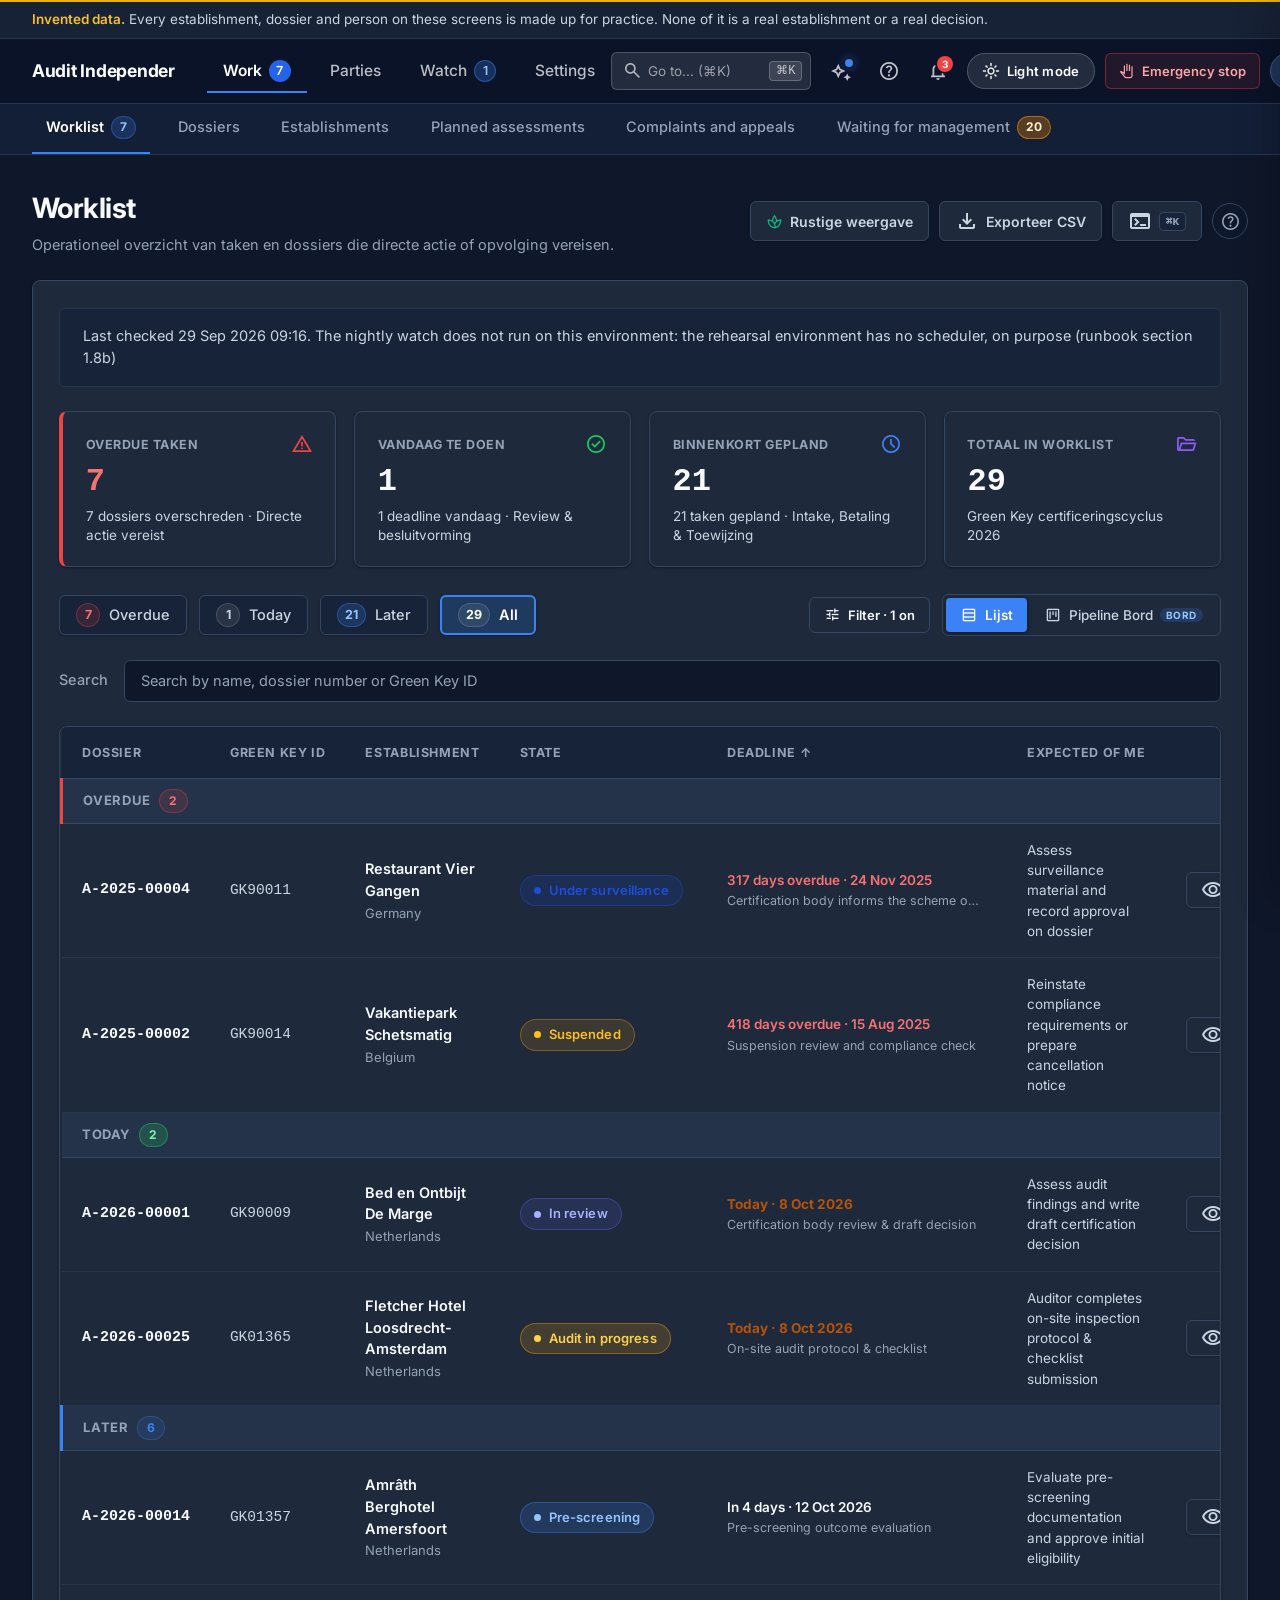
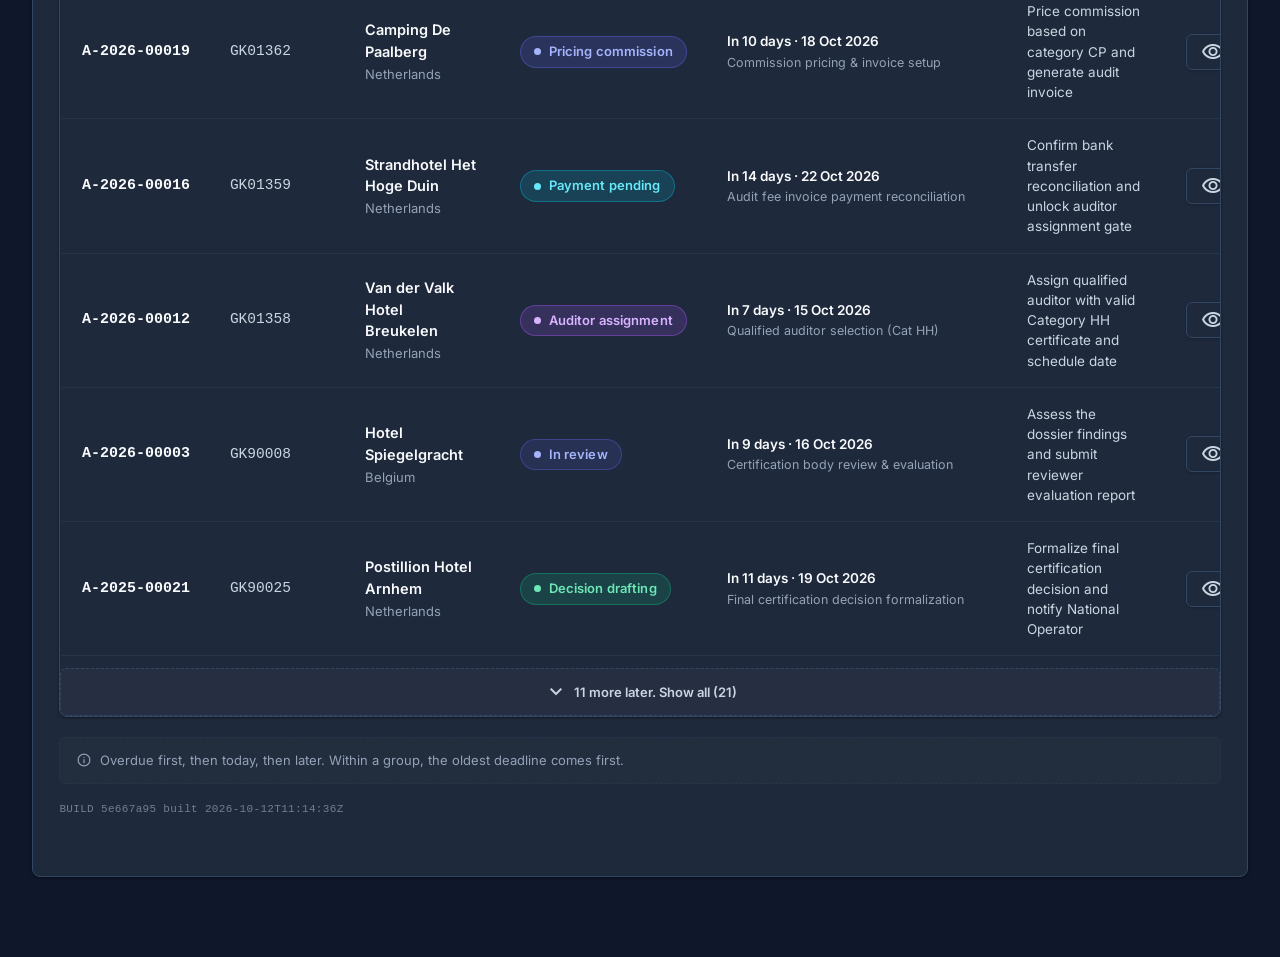
==== index.html @ bd691eee "feat: Audit Independer Dashboard Redesign - Rehearsal Frontend Parity" ====
<!DOCTYPE html>
<html lang="en">

<head>
  <meta charset="utf-8" />
  <meta name="viewport" content="width=device-width, initial-scale=1.0" />
  <title>Audit Independer — Worklist</title>
  <meta name="description" content="Audit Independer certification body dashboard for Green Key accreditation." />
  <link rel="preconnect" href="https://fonts.googleapis.com" />
  <link rel="preconnect" href="https://fonts.gstatic.com" crossorigin />
  <link href="https://fonts.googleapis.com/css2?family=Inter:wght@400;500;600;700&display=swap" rel="stylesheet" />
  <link href="https://fonts.googleapis.com/css2?family=Material+Symbols+Outlined:wght,FILL@100..700,0..1&display=swap"
    rel="stylesheet" />
  <link rel="stylesheet" href="styles.css" />
</head>

<body>
  <!-- ═══════════════════════ REHEARSAL BANNER ═══════════════════════ -->
  <div class="env-banner">
    <strong>Invented data.</strong> Every establishment, dossier and person on these screens is made up for practice.
    None of it is a real establishment or a real decision.
  </div>

  <!-- ═══════════════════════ TOPBAR NAVIGATION ═══════════════════════ -->
  <header class="topbar" id="topbar">
    <div class="topbar-inner">
      <div class="topbar-left">
        <div class="brand" id="brand-home" onclick="showWorklist()" title="Naar Worklist overzicht">
          <span class="brand-name">Audit Independer</span>
        </div>
        <nav class="main-nav" id="main-nav">
          <a href="#" class="nav-link active" id="nav-work" onclick="showWorkView(); event.preventDefault();">
            <span>Work</span>
            <span class="nav-pill" id="nav-work-pill">7</span>
          </a>
          <a href="#" class="nav-link" id="nav-parties" onclick="showPartiesNav(); event.preventDefault();">Parties</a>
          <a href="#" class="nav-link" id="nav-watch" onclick="showWatchNav(); event.preventDefault();">
            <span>Watch</span>
            <span class="nav-pill" id="nav-watch-pill">1</span>
          </a>
          <a href="#" class="nav-link" id="nav-settings"
            onclick="showSettingsNav(); event.preventDefault();">Settings</a>
        </nav>
      </div>

      <div class="topbar-right">
        <div class="search-box" onclick="openCommandPalette()" title="Go to... (⌘K)">
          <span class="material-symbols-outlined search-icon">search</span>
          <input type="text" placeholder="Go to... (⌘K)" class="search-input" id="search-input"
            readonly />
          <kbd class="search-shortcut">⌘K</kbd>
        </div>
        <button class="action-icon-btn whats-new-btn" title="What's new" onclick="openWhatsNewModal()" id="btn-whats-new">
          <span class="material-symbols-outlined">auto_awesome</span>
          <span class="whats-new-dot" title="Nieuwe updates"></span>
        </button>
        <button class="action-icon-btn help-btn" title="Help & Documentatie (?)" onclick="openHelpModal()" id="btn-help-topbar">
          <span class="material-symbols-outlined">help_outline</span>
        </button>
        <div class="notif-wrapper" id="notif-wrapper">
          <button class="action-icon-btn" title="Notificaties" onclick="toggleNotifications()" id="notif-bell-btn">
            <span class="material-symbols-outlined">notifications</span>
            <span class="notif-pill" id="notif-pill-badge">3</span>
          </button>
          <div class="notifications-popover hidden" id="notifications-popover">
            <div class="notif-popover-header">
              <span class="notif-popover-title">Notificaties</span>
              <button class="notif-popover-action" onclick="markAllNotificationsRead()">Alles gelezen</button>
            </div>
            <div class="notif-popover-list" id="notif-popover-list">
              <div class="notif-item urgent" onclick="showDossier('A-2025-00004'); toggleNotifications();">
                <div class="notif-item-icon">
                  <span class="material-symbols-outlined" style="color:var(--status-overdue);">warning</span>
                </div>
                <div class="notif-item-content">
                  <div class="notif-item-title">Surveillance deadline overschreden</div>
                  <div class="notif-item-desc">Dossier <strong>A-2025-00004</strong> (Restaurant Vier Gangen) is 317
                    dagen overdue.</div>
                  <div class="notif-item-time">Vandaag · 09:16</div>
                </div>
              </div>
              <div class="notif-item review" onclick="showDossier('A-2026-00001'); toggleNotifications();">
                <div class="notif-item-icon">
                  <span class="material-symbols-outlined" style="color:#f59e0b;">rate_review</span>
                </div>
                <div class="notif-item-content">
                  <div class="notif-item-title">Auditrapport wacht op 4-ogen review</div>
                  <div class="notif-item-desc">Dossier <strong>A-2026-00001</strong> (Bed en Ontbijt De Marge) rapport
                    ontvangen.</div>
                  <div class="notif-item-time">Gisteren · 16:45</div>
                </div>
              </div>
              <div class="notif-item info" onclick="showEstablishmentDetail('GK01357'); toggleNotifications();">
                <div class="notif-item-icon">
                  <span class="material-symbols-outlined" style="color:#3b82f6;">assignment</span>
                </div>
                <div class="notif-item-content">
                  <div class="notif-item-title">Pre-screening aanvraag gereed</div>
                  <div class="notif-item-desc">Vestiging <strong>GK01357</strong> (Amrâth Berghotel) wacht op toewijzing
                    auditor.</div>
                  <div class="notif-item-time">24 Sep 2026</div>
                </div>
              </div>
            </div>
            <div class="notif-popover-footer">
              <a href="#" onclick="showWatchMessages(); toggleNotifications(); event.preventDefault();">Bekijk alle
                logberichten in Watch →</a>
            </div>
          </div>
        </div>
        <button class="theme-toggle-btn" id="theme-toggle-btn" title="Wissel tussen Light en Dark mode"
          onclick="toggleTheme()" aria-label="Wissel thema">
          <span class="material-symbols-outlined theme-toggle-icon" id="theme-toggle-icon">dark_mode</span>
          <span class="theme-toggle-text" id="theme-toggle-text">Dark mode</span>
        </button>

        <!-- Emergency Stop (Rehearsal style) -->
        <button class="emergency-stop-btn" onclick="openEmergencyStopModal()" title="Emergency stop: blokkeer verzending van notificaties en rapporten">
          <span class="material-symbols-outlined" style="font-size:16px;">pan_tool</span>
          <span>Emergency stop</span>
        </button>


        <!-- User Avatar & Profile Menu (Screenshot 4) -->
        <div class="user-profile-menu-wrap" id="user-profile-menu-wrap">
          <div class="user-avatar" id="topbar-user-avatar" onclick="toggleUserProfileMenu()" title="Profiel & thema instellingen (George)">G</div>
          <div class="user-profile-dropdown hidden" id="user-profile-dropdown">
            <div class="user-profile-header">
              <div class="profile-name">George</div>
              <div class="profile-role-sub">George · Administrator</div>
            </div>
            <div class="profile-theme-quick-switch">
              <button class="theme-icon-quick-btn" id="btn-quick-light" onclick="setThemeMode('light');" title="Light mode"><span class="material-symbols-outlined">light_mode</span></button>
              <button class="theme-icon-quick-btn active" id="btn-quick-dark" onclick="setThemeMode('dark');" title="Dark mode"><span class="material-symbols-outlined">dark_mode</span></button>
              <button class="theme-icon-quick-btn" id="btn-quick-auto" onclick="setThemeMode('auto');" title="Auto / System"><span class="material-symbols-outlined">desktop_windows</span></button>
            </div>
            <div class="profile-menu-items">
              <a href="#" class="profile-menu-item" onclick="showToast('E-mail client', 'Standaard e-mailprogramma gekoppeld.', 'info'); toggleUserProfileMenu(); event.preventDefault();">
                <span class="material-symbols-outlined">mail</span>
                <span>My mail program: Standard mail progr...</span>
              </a>
              <a href="#" class="profile-menu-item" onclick="showSettingsNav(); showSettingsThemes(); toggleUserProfileMenu(); event.preventDefault();">
                <span class="material-symbols-outlined">palette</span>
                <span>My theme</span>
              </a>
              <a href="#" class="profile-menu-item" onclick="makePasswordLinkForSelectedUser(); toggleUserProfileMenu(); event.preventDefault();">
                <span class="material-symbols-outlined">vpn_key</span>
                <span>My password</span>
              </a>
              <a href="#" class="profile-menu-item reset-item" onclick="resetPracticeEnv(); toggleUserProfileMenu(); event.preventDefault();">
                <span class="material-symbols-outlined">refresh</span>
                <span>Reset the practice environment</span>
              </a>
              <div class="profile-divider"></div>
              <a href="#" class="profile-menu-item signout-item" onclick="showToast('Afmelden', 'U bent afgemeld van de oefenomgeving.', 'info'); toggleUserProfileMenu(); event.preventDefault();">
                <span class="material-symbols-outlined">logout</span>
                <span>Sign out</span>
              </a>
            </div>
          </div>
        </div>
      </div>
    </div>
  </header>

  <!-- ═══════════════════════ SUB-NAVIGATION BAR ═══════════════════════ -->
  <div class="sub-nav">
    <!-- Work Subnav -->
    <div class="sub-nav-inner" id="subnav-work">
      <a href="#" class="sub-nav-link active" id="sub-worklist" onclick="showWorklist(); event.preventDefault();">
        <span>Worklist</span>
        <span class="sub-pill">7</span>
      </a>
      <a href="#" class="sub-nav-link" id="sub-dossiers" onclick="showDossiersList(); event.preventDefault();">
        <span>Dossiers</span>
      </a>
      <a href="#" class="sub-nav-link" id="sub-establishments"
        onclick="showEstablishmentsList(); event.preventDefault();">Establishments</a>
      <a href="#" class="sub-nav-link" id="sub-planned"
        onclick="showPlannedAssessmentsList(); event.preventDefault();">Planned assessments</a>
      <a href="#" class="sub-nav-link" id="sub-complaints"
        onclick="showComplaintsList(); event.preventDefault();">Complaints and appeals</a>
      <a href="#" class="sub-nav-link" id="sub-waiting-mgmt"
        onclick="showWaitingManagement(); event.preventDefault();">
        <span>Waiting for management</span>
        <span class="sub-pill warning-pill">20</span>
      </a>
    </div>

    <!-- Parties Subnav -->
    <div class="sub-nav-inner hidden" id="subnav-parties">
      <a href="#" class="sub-nav-link active" id="sub-auditors" onclick="showAuditorsList(); event.preventDefault();">
        <span>Auditors</span>
      </a>
      <a href="#" class="sub-nav-link" id="sub-national-operators" onclick="showNationalOperators(); event.preventDefault();">
        <span>National Operators</span>
      </a>
      <a href="#" class="sub-nav-link" id="sub-relationship-mgmt"
        onclick="showRelationshipMgmt(); event.preventDefault();">
        <span>Relationship management</span>
      </a>
      <a href="#" class="sub-nav-link" id="sub-parties-requests" onclick="showPartiesRequests(); event.preventDefault();">
        <span>Requests</span>
      </a>
      <a href="#" class="sub-nav-link" id="sub-parties-outreach" onclick="showPartiesOutreach(); event.preventDefault();">
        <span>Outreach</span>
      </a>
      <a href="#" class="sub-nav-link" id="sub-parties-mail-texts" onclick="showPartiesMailTexts(); event.preventDefault();">
        <span>Mail texts</span>
      </a>
    </div>

    <!-- Watch Subnav -->
    <div class="sub-nav-inner hidden" id="subnav-watch">
      <a href="#" class="sub-nav-link active" id="sub-watch-daily"
        onclick="showWatchDailySummary(); event.preventDefault();">Daily summary</a>
      <a href="#" class="sub-nav-link" id="sub-watch-office"
        onclick="showWatchOfficeOverview(); event.preventDefault();">Office overview</a>
      <a href="#" class="sub-nav-link" id="sub-watch-deadlines"
        onclick="showWatchDeadlines(); event.preventDefault();">Deadlines</a>
      <a href="#" class="sub-nav-link" id="sub-watch-imports"
        onclick="showWatchImportRuns(); event.preventDefault();">Import runs</a>
      <a href="#" class="sub-nav-link" id="sub-watch-messages"
        onclick="showWatchMessages(); event.preventDefault();">Messages</a>
      <a href="#" class="sub-nav-link" id="sub-watch-bounces"
        onclick="showWatchBounces(); event.preventDefault();">Bounces</a>
      <a href="#" class="sub-nav-link" id="sub-watch-payments"
        onclick="showWatchPayments(); event.preventDefault();">Payments and bookings</a>
      <a href="#" class="sub-nav-link" id="sub-watch-sentback" onclick="showWatchSentBack(); event.preventDefault();">
        <span>Sent-back files</span>
        <span class="sub-pill">1</span>
      </a>
    </div>

    <!-- Settings Subnav -->
    <div class="sub-nav-inner hidden" id="subnav-settings">
      <a href="#" class="sub-nav-link" id="sub-settings-users"
        onclick="showSettingsUsersRoles(); event.preventDefault();">Users and roles</a>
      <a href="#" class="sub-nav-link" id="sub-settings-price-list"
        onclick="showSettingsPriceList(); event.preventDefault();">Price list</a>
      <a href="#" class="sub-nav-link" id="sub-settings-price-rules"
        onclick="showSettingsPriceRules(); event.preventDefault();">Price rules</a>
      <a href="#" class="sub-nav-link" id="sub-settings-tax-rates"
        onclick="showSettingsTaxRates(); event.preventDefault();">Tax rates in Moneybird</a>
      <a href="#" class="sub-nav-link" id="sub-settings-health-safety"
        onclick="showSettingsHealthSafety(); event.preventDefault();">Health and safety: points of attention</a>
      <a href="#" class="sub-nav-link" id="sub-settings-form-languages"
        onclick="showSettingsFormLanguages(); event.preventDefault();">Form languages</a>
      <a href="#" class="sub-nav-link" id="sub-settings-working-days"
        onclick="showSettingsWorkingDays(); event.preventDefault();">Working-day calendar</a>
      <a href="#" class="sub-nav-link" id="sub-settings-assumptions"
        onclick="showSettingsAssumptions(); event.preventDefault();">Assumptions</a>
      <a href="#" class="sub-nav-link" id="sub-settings-themes"
        onclick="showSettingsThemes(); event.preventDefault();">Themes</a>
    </div>
  </div>

  <!-- ═══════════════════════ WORKLIST VIEW ═══════════════════════ -->
  <main class="page-wrapper" id="worklist-view">
    <div class="page-title-row">
      <div class="page-title-area">
        <h1 class="page-title">Worklist</h1>
        <div class="page-subtitle">Operationeel overzicht van taken en dossiers die directe actie of opvolging vereisen.
        </div>
      </div>
      <div class="page-actions-group">
        <button class="tool-btn calm-mode-btn" id="calm-mode-btn" onclick="toggleCalmMode()" title="Wissel tussen Rustige weergave en Uitgebreide dashboard-weergave">
          <span class="material-symbols-outlined" id="calm-mode-icon" style="font-size:17px; color:#10b981;">spa</span>
          <span id="calm-mode-label">Rustige weergave</span>
        </button>
        <button class="tool-btn" onclick="exportWorklistCSV()" title="Download huidige werklijst als CSV bestand">
          <span class="material-symbols-outlined">download</span>
          <span>Exporteer CSV</span>
        </button>
        <button class="tool-btn" onclick="openCommandPalette()" title="Snelmenu (⌘K)">
          <span class="material-symbols-outlined">terminal</span>
          <kbd>⌘K</kbd>
        </button>
        <button class="page-help-btn" onclick="openShortcutsModal()" title="Toetsenbordsneltoetsen (?)">
          <span class="material-symbols-outlined">help_outline</span>
        </button>
      </div>
    </div>

    <div class="worklist-container" id="worklist-container-el">
      <div class="system-notice-box">
        Last checked 29 Sep 2026 09:16. The nightly watch does not run on this environment: the rehearsal environment
        has no scheduler, on purpose (runbook section 1.8b)
      </div>

      <!-- Compact Calm Status Bar (Visible in Calm Mode) -->
      <div class="calm-metrics-strip hidden" id="calm-metrics-strip">
        <div class="calm-metric-pill overdue" onclick="document.querySelector('[data-filter=overdue]').click()" title="Filter op achterstallige dossiers">
          <span class="calm-metric-dot overdue"></span>
          <span class="calm-metric-num">7</span>
          <span>Overdue taken</span>
        </div>
        <div class="calm-metric-pill today" onclick="document.querySelector('[data-filter=today]').click()" title="Filter op taken voor vandaag">
          <span class="calm-metric-dot today"></span>
          <span class="calm-metric-num">1</span>
          <span>Deadlines vandaag</span>
        </div>
        <div class="calm-metric-pill later" onclick="document.querySelector('[data-filter=later]').click()" title="Filter op binnenkort geplande taken">
          <span class="calm-metric-dot later"></span>
          <span class="calm-metric-num">21</span>
          <span>Binnenkort gepland</span>
        </div>
        <div class="calm-metric-pill total" onclick="showDossiersList()" title="Bekijk alle dossiers">
          <span class="calm-metric-dot total"></span>
          <span class="calm-metric-num">29</span>
          <span>Dossiers in cyclus</span>
        </div>
        <div class="calm-mode-badge-indicator">
          <span class="material-symbols-outlined" style="font-size:14px; color:#10b981;">verified</span>
          <span>Focus-modus actief</span>
        </div>
      </div>

      <!-- Executive Metric Highlights (Full Dashboard Mode) -->
      <div class="metrics-summary-strip" id="metrics-summary-strip">
        <div class="metric-summary-card overdue-card" onclick="document.querySelector('[data-filter=overdue]').click()">
          <div class="metric-card-top">
            <span class="metric-card-label">Overdue Taken</span>
            <span class="material-symbols-outlined metric-card-icon" style="color:var(--status-overdue);">warning</span>
          </div>
          <div class="metric-card-val" style="color:var(--status-overdue-text);">7</div>
          <div class="metric-card-desc">7 dossiers overschreden · Directe actie vereist</div>
        </div>

        <div class="metric-summary-card" onclick="document.querySelector('[data-filter=today]').click()">
          <div class="metric-card-top">
            <span class="metric-card-label">Vandaag Te Doen</span>
            <span class="material-symbols-outlined metric-card-icon" style="color:#22c55e;">check_circle</span>
          </div>
          <div class="metric-card-val">1</div>
          <div class="metric-card-desc">1 deadline vandaag · Review & besluitvorming</div>
        </div>

        <div class="metric-summary-card" onclick="document.querySelector('[data-filter=later]').click()">
          <div class="metric-card-top">
            <span class="metric-card-label">Binnenkort Gepland</span>
            <span class="material-symbols-outlined metric-card-icon" style="color:#3b82f6;">schedule</span>
          </div>
          <div class="metric-card-val">21</div>
          <div class="metric-card-desc">21 taken gepland · Intake, Betaling & Toewijzing</div>
        </div>

        <div class="metric-summary-card" onclick="showDossiersList()">
          <div class="metric-card-top">
            <span class="metric-card-label">Totaal in Worklist</span>
            <span class="material-symbols-outlined metric-card-icon" style="color:#8b5cf6;">folder_open</span>
          </div>
          <div class="metric-card-val">29</div>
          <div class="metric-card-desc">Green Key certificeringscyclus 2026</div>
        </div>
      </div>

      <!-- Toolbar Row: Filter Pills + Filter Popover + View Mode Toggle -->
      <div class="worklist-toolbar-row">
        <div class="filter-pills-row" id="worklist-filter-pills">
          <button class="filter-pill-btn" data-filter="overdue">
            <span class="pill-number overdue">7</span> Overdue
          </button>
          <button class="filter-pill-btn" data-filter="today">
            <span class="pill-number today">1</span> Today
          </button>
          <button class="filter-pill-btn" data-filter="later">
            <span class="pill-number later">21</span> Later
          </button>
          <button class="filter-pill-btn active" data-filter="all">
            <span class="pill-number all">29</span> All
          </button>
        </div>

        <div class="worklist-filter-controls">
          <div class="filter-popover-wrapper" id="filter-popover-wrapper">
            <button class="filter-popover-trigger-btn" id="filter-popover-trigger-btn" onclick="toggleWorklistFilterPopover()">
              <span class="material-symbols-outlined" style="font-size:17px;">tune</span>
              <span id="worklist-filter-count-label">Filter · 1 on</span>
            </button>
            <div class="filter-popover-menu hidden" id="worklist-filter-popover">
              <div class="filter-popover-title">Weergave filter</div>
              <label class="filter-popover-option">
                <input type="checkbox" id="check-me" checked onchange="handleWorklistFilterCheckboxChange()" />
                <span>Only what involves me</span>
              </label>
              <label class="filter-popover-option">
                <input type="checkbox" id="check-others" onchange="handleWorklistFilterCheckboxChange()" />
                <span>Also what waits on others</span>
              </label>
              <div class="filter-popover-footer">
                <button class="filter-popover-reset" onclick="resetWorklistFilters()">Reset filters</button>
              </div>
            </div>
          </div>

          <div class="view-mode-toggle" id="worklist-view-mode-toggle" role="tablist" aria-label="Weergave modus">
            <button class="view-mode-btn active" id="btn-view-table" onclick="setWorklistViewMode('table')"
              title="Tabel weergave (V)">
              <span class="material-symbols-outlined" style="font-size:18px;">table_rows</span>
              <span>Lijst</span>
            </button>
            <button class="view-mode-btn" id="btn-view-kanban" onclick="setWorklistViewMode('kanban')"
              title="Pipeline Kanban Bord (V)">
              <span class="material-symbols-outlined" style="font-size:18px;">view_kanban</span>
              <span>Pipeline Bord</span>
              <span class="kanban-badge-new">Bord</span>
            </button>
          </div>
        </div>
      </div>

      <!-- Search Row -->
      <div class="search-controls-row">
        <div class="search-input-group full-width">
          <label for="worklist-search">Search</label>
          <input type="text" class="worklist-search-field" id="worklist-search"
            placeholder="Search by name, dossier number or Green Key ID" />
        </div>
      </div>

      <!-- Table View Container -->
      <div class="table-responsive" id="worklist-table-container">
        <table class="standard-table" id="worklist-table-elem">
          <thead>
            <tr>
              <th>Dossier</th>
              <th>Green Key ID</th>
              <th>Establishment</th>
              <th>State</th>
              <th>Deadline ↑</th>
              <th>Expected of me</th>
              <th></th>
            </tr>
          </thead>
          <tbody>
            <!-- OVERDUE SECTION -->
            <tr class="table-section-row section-overdue-header">
              <td colspan="7">
                <div class="table-section-tag">
                  <span>OVERDUE</span>
                  <span class="table-section-count overdue">2</span>
                </div>
              </td>
            </tr>
            <tr class="clickable-row dossier-item-row" data-dossier-id="A-2025-00004" data-group="overdue"
              onclick="openDossierPeek('A-2025-00004')">
              <td class="col-dossier-id">A-2025-00004</td>
              <td class="col-gkid">GK90011</td>
              <td>
                <div class="est-name">Restaurant Vier Gangen</div>
                <div class="est-country">Germany</div>
              </td>
              <td>
                <span class="status-badge surveillance">Under surveillance</span>
              </td>
              <td>
                <div class="deadline-title overdue">317 days overdue · 24 Nov 2025</div>
                <div class="deadline-sub">Certification body informs the scheme owner</div>
              </td>
              <td class="expected-cell">
                Assess surveillance material and record approval on dossier
              </td>
              <td class="open-btn-cell">
                <button class="open-row-btn" onclick="event.stopPropagation(); showDossier('A-2025-00004', 'worklist')">
                  <span class="material-symbols-outlined">visibility</span> Open
                </button>
              </td>
            </tr>
            <tr class="clickable-row dossier-item-row" data-dossier-id="A-2025-00002" data-group="overdue"
              onclick="openDossierPeek('A-2025-00002')">
              <td class="col-dossier-id">A-2025-00002</td>
              <td class="col-gkid">GK90014</td>
              <td>
                <div class="est-name">Vakantiepark Schetsmatig</div>
                <div class="est-country">Belgium</div>
              </td>
              <td>
                <span class="status-badge suspended">Suspended</span>
              </td>
              <td>
                <div class="deadline-title overdue">418 days overdue · 15 Aug 2025</div>
                <div class="deadline-sub">Suspension review and compliance check</div>
              </td>
              <td class="expected-cell">
                Reinstate compliance requirements or prepare cancellation notice
              </td>
              <td class="open-btn-cell">
                <button class="open-row-btn" onclick="event.stopPropagation(); showDossier('A-2025-00002', 'worklist')">
                  <span class="material-symbols-outlined">visibility</span> Open
                </button>
              </td>
            </tr>

            <!-- TODAY SECTION -->
            <tr class="table-section-row section-today-header">
              <td colspan="7">
                <div class="table-section-tag">
                  <span>TODAY</span>
                  <span class="table-section-count today">2</span>
                </div>
              </td>
            </tr>
            <tr class="clickable-row dossier-item-row" data-dossier-id="A-2026-00001" data-group="today"
              onclick="openDossierPeek('A-2026-00001')">
              <td class="col-dossier-id">A-2026-00001</td>
              <td class="col-gkid">GK90009</td>
              <td>
                <div class="est-name">Bed en Ontbijt De Marge</div>
                <div class="est-country">Netherlands</div>
              </td>
              <td>
                <span class="status-badge review">In review</span>
              </td>
              <td>
                <div class="deadline-title" style="color:#b45309; font-weight:700;">Today · 8 Oct 2026</div>
                <div class="deadline-sub">Certification body review & draft decision</div>
              </td>
              <td class="expected-cell">
                Assess audit findings and write draft certification decision
              </td>
              <td class="open-btn-cell">
                <button class="open-row-btn" onclick="event.stopPropagation(); showDossier('A-2026-00001', 'worklist')">
                  <span class="material-symbols-outlined">visibility</span> Open
                </button>
              </td>
            </tr>
            <tr class="clickable-row dossier-item-row" data-dossier-id="A-2026-00025" data-group="today"
              onclick="openDossierPeek('A-2026-00025')">
              <td class="col-dossier-id">A-2026-00025</td>
              <td class="col-gkid">GK01365</td>
              <td>
                <div class="est-name">Fletcher Hotel Loosdrecht-Amsterdam</div>
                <div class="est-country">Netherlands</div>
              </td>
              <td>
                <span class="status-badge audit">Audit in progress</span>
              </td>
              <td>
                <div class="deadline-title" style="color:#b45309; font-weight:700;">Today · 8 Oct 2026</div>
                <div class="deadline-sub">On-site audit protocol & checklist</div>
              </td>
              <td class="expected-cell">
                Auditor completes on-site inspection protocol & checklist submission
              </td>
              <td class="open-btn-cell">
                <button class="open-row-btn" onclick="event.stopPropagation(); showDossier('A-2026-00025', 'worklist')">
                  <span class="material-symbols-outlined">visibility</span> Open
                </button>
              </td>
            </tr>

            <!-- LATER SECTION -->
            <tr class="table-section-row section-later-header">
              <td colspan="7">
                <div class="table-section-tag">
                  <span>LATER</span>
                  <span class="table-section-count later">6</span>
                </div>
              </td>
            </tr>
            <tr class="clickable-row dossier-item-row" data-dossier-id="A-2026-00014" data-group="later"
              onclick="openDossierPeek('A-2026-00014')">
              <td class="col-dossier-id">A-2026-00014</td>
              <td class="col-gkid">GK01357</td>
              <td>
                <div class="est-name">Amrâth Berghotel Amersfoort</div>
                <div class="est-country">Netherlands</div>
              </td>
              <td>
                <span class="status-badge prescreening">Pre-screening</span>
              </td>
              <td>
                <div class="deadline-title">In 4 days · 12 Oct 2026</div>
                <div class="deadline-sub">Pre-screening outcome evaluation</div>
              </td>
              <td class="expected-cell">
                Evaluate pre-screening documentation and approve initial eligibility
              </td>
              <td class="open-btn-cell">
                <button class="open-row-btn" onclick="event.stopPropagation(); showDossier('A-2026-00014', 'worklist')">
                  <span class="material-symbols-outlined">visibility</span> Open
                </button>
              </td>
            </tr>
            <tr class="clickable-row dossier-item-row" data-dossier-id="A-2026-00019" data-group="later"
              onclick="openDossierPeek('A-2026-00019')">
              <td class="col-dossier-id">A-2026-00019</td>
              <td class="col-gkid">GK01362</td>
              <td>
                <div class="est-name">Camping De Paalberg</div>
                <div class="est-country">Netherlands</div>
              </td>
              <td>
                <span class="status-badge pricing">Pricing commission</span>
              </td>
              <td>
                <div class="deadline-title">In 10 days · 18 Oct 2026</div>
                <div class="deadline-sub">Commission pricing & invoice setup</div>
              </td>
              <td class="expected-cell">
                Price commission based on category CP and generate audit invoice
              </td>
              <td class="open-btn-cell">
                <button class="open-row-btn" onclick="event.stopPropagation(); showDossier('A-2026-00019', 'worklist')">
                  <span class="material-symbols-outlined">visibility</span> Open
                </button>
              </td>
            </tr>
            <tr class="clickable-row dossier-item-row" data-dossier-id="A-2026-00016" data-group="later"
              onclick="openDossierPeek('A-2026-00016')">
              <td class="col-dossier-id">A-2026-00016</td>
              <td class="col-gkid">GK01359</td>
              <td>
                <div class="est-name">Strandhotel Het Hoge Duin</div>
                <div class="est-country">Netherlands</div>
              </td>
              <td>
                <span class="status-badge payment">Payment pending</span>
              </td>
              <td>
                <div class="deadline-title">In 14 days · 22 Oct 2026</div>
                <div class="deadline-sub">Audit fee invoice payment reconciliation</div>
              </td>
              <td class="expected-cell">
                Confirm bank transfer reconciliation and unlock auditor assignment gate
              </td>
              <td class="open-btn-cell">
                <button class="open-row-btn" onclick="event.stopPropagation(); showDossier('A-2026-00016', 'worklist')">
                  <span class="material-symbols-outlined">visibility</span> Open
                </button>
              </td>
            </tr>
            <tr class="clickable-row dossier-item-row" data-dossier-id="A-2026-00012" data-group="later"
              onclick="openDossierPeek('A-2026-00012')">
              <td class="col-dossier-id">A-2026-00012</td>
              <td class="col-gkid">GK01358</td>
              <td>
                <div class="est-name">Van der Valk Hotel Breukelen</div>
                <div class="est-country">Netherlands</div>
              </td>
              <td>
                <span class="status-badge assignment">Auditor assignment</span>
              </td>
              <td>
                <div class="deadline-title">In 7 days · 15 Oct 2026</div>
                <div class="deadline-sub">Qualified auditor selection (Cat HH)</div>
              </td>
              <td class="expected-cell">
                Assign qualified auditor with valid Category HH certificate and schedule date
              </td>
              <td class="open-btn-cell">
                <button class="open-row-btn" onclick="event.stopPropagation(); showDossier('A-2026-00012', 'worklist')">
                  <span class="material-symbols-outlined">visibility</span> Open
                </button>
              </td>
            </tr>
            <tr class="clickable-row dossier-item-row" data-dossier-id="A-2026-00003" data-group="later"
              onclick="openDossierPeek('A-2026-00003')">
              <td class="col-dossier-id">A-2026-00003</td>
              <td class="col-gkid">GK90008</td>
              <td>
                <div class="est-name">Hotel Spiegelgracht</div>
                <div class="est-country">Belgium</div>
              </td>
              <td>
                <span class="status-badge review">In review</span>
              </td>
              <td>
                <div class="deadline-title">In 9 days · 16 Oct 2026</div>
                <div class="deadline-sub">Certification body review & evaluation</div>
              </td>
              <td class="expected-cell">
                Assess the dossier findings and submit reviewer evaluation report
              </td>
              <td class="open-btn-cell">
                <button class="open-row-btn" onclick="event.stopPropagation(); showDossier('A-2026-00003', 'worklist')">
                  <span class="material-symbols-outlined">visibility</span> Open
                </button>
              </td>
            </tr>
            <tr class="clickable-row dossier-item-row" data-dossier-id="A-2025-00021" data-group="later"
              onclick="openDossierPeek('A-2025-00021')">
              <td class="col-dossier-id">A-2025-00021</td>
              <td class="col-gkid">GK90025</td>
              <td>
                <div class="est-name">Postillion Hotel Arnhem</div>
                <div class="est-country">Netherlands</div>
              </td>
              <td>
                <span class="status-badge decision">Decision drafting</span>
              </td>
              <td>
                <div class="deadline-title">In 11 days · 19 Oct 2026</div>
                <div class="deadline-sub">Final certification decision formalization</div>
              </td>
              <td class="expected-cell">
                Formalize final certification decision and notify National Operator
              </td>
              <td class="open-btn-cell">
                <button class="open-row-btn" onclick="event.stopPropagation(); showDossier('A-2025-00021', 'worklist')">
                  <span class="material-symbols-outlined">visibility</span> Open
                </button>
              </td>
            </tr>
          </tbody>
        </table>
        <button class="show-more-later-btn" id="btn-show-more-later" onclick="toggleMoreLaterItems()">
          <span class="material-symbols-outlined">expand_more</span>
          <span>11 more later. Show all (21)</span>
        </button>
      </div>
      <!-- Pipeline Kanban Board Container -->
      <div class="kanban-board-wrapper hidden" id="worklist-kanban-container">
        <!-- Rendered dynamically by renderKanbanBoard() in app.js -->
      </div>
      <div class="worklist-footnote-bar">
        <span class="material-symbols-outlined" style="font-size:16px; color:var(--text-muted);">info</span>
        <span>Overdue first, then today, then later. Within a group, the oldest deadline comes first.</span>
      </div>
      <div class="worklist-build-bar">
        <span class="mono">BUILD 5e667a95 built 2026-10-12T11:14:36Z</span>
      </div>
    </div>
  </main>

  <!-- ═══════════════════════ DOSSIERS LIST VIEW ═══════════════════════ -->
  <main class="page-wrapper hidden" id="dossiers-list-view">
    <div class="page-title-row">
      <div class="page-title-area">
        <h1 class="page-title">Dossiers</h1>
        <div class="page-subtitle">Certificeringsdossiers voor alle aangesloten vestigingen binnen het Green Key schema.
        </div>
      </div>
      <div class="page-actions-group">
        <button class="tool-btn" onclick="exportDossiersCSV()" title="Exporteer alle getoonde dossiers naar CSV">
          <span class="material-symbols-outlined">download</span>
          <span>Exporteer CSV</span>
        </button>
        <button class="page-help-btn" onclick="openShortcutsModal()" title="Toetsenbordsneltoetsen (?)">
          <span class="material-symbols-outlined">help_outline</span>
        </button>
      </div>
    </div>

    <!-- Filter Toggle Pills: Open 24 vs Closed 2 -->
    <div class="filter-pills-row" style="margin-bottom: 1.25rem;">
      <button class="filter-pill-btn active" id="btn-dossiers-open" onclick="toggleDossiersStateTab('open')">
        <span>Open</span>
        <span class="pill-number later" id="open-count-badge" style="margin-left: 4px;">24</span>
      </button>
      <button class="filter-pill-btn" id="btn-dossiers-closed" onclick="toggleDossiersStateTab('closed')">
        <span>Closed</span>
        <span class="pill-number all" id="closed-count-badge" style="margin-left: 4px;">2</span>
      </button>
    </div>

    <!-- Filters Box -->
    <div class="filters-box">
      <div class="filters-header-row">
        <span class="filters-title">Filters</span>
        <button class="filters-reset-link" onclick="resetDossierFilters()">Reset</button>
      </div>

      <div class="filters-grid">
        <div class="filter-field-group">
          <label class="filter-field-label">State</label>
          <select class="filter-select-input" id="dossier-filter-state" onchange="applyDossiersFilters()">
            <option value="all">All</option>
            <option value="Under surveillance">Under surveillance</option>
            <option value="In review">In review</option>
            <option value="Suspended">Suspended</option>
            <option value="Certified">Certified</option>
            <option value="Refused">Refused</option>
          </select>
        </div>
        <div class="filter-field-group">
          <label class="filter-field-label">Waiting on</label>
          <select class="filter-select-input" id="dossier-filter-waiting" onchange="applyDossiersFilters()">
            <option value="all">All</option>
            <option value="Us · Coordinator">Us · Coordinator</option>
            <option value="Us · Reviewer">Us · Reviewer</option>
            <option value="Us · Decider">Us · Decider</option>
            <option value="Establishment">Establishment</option>
            <option value="National Operator">National Operator</option>
          </select>
        </div>
        <div class="filter-field-group">
          <label class="filter-field-label">Deadline</label>
          <select class="filter-select-input" id="dossier-filter-deadline" onchange="applyDossiersFilters()">
            <option value="all">All</option>
            <option value="overdue">Overdue</option>
            <option value="tomorrow">Tomorrow</option>
            <option value="later">Later</option>
          </select>
        </div>
        <div class="filter-field-group">
          <label class="filter-field-label">Type</label>
          <select class="filter-select-input" id="dossier-filter-type" onchange="applyDossiersFilters()">
            <option value="all">All</option>
            <option value="First certification">First certification</option>
            <option value="Recertification">Recertification</option>
          </select>
        </div>
        <div class="filter-field-group">
          <label class="filter-field-label">Country</label>
          <select class="filter-select-input" id="dossier-filter-country" onchange="applyDossiersFilters()"
            style="border-color: #3b82f6;">
            <option value="all">All</option>
            <option value="Belgium">Belgium</option>
            <option value="Germany">Germany</option>
            <option value="Netherlands">Netherlands</option>
          </select>
        </div>
      </div>

      <div class="dossiers-search-row">
        <div class="dossiers-search-box">
          <span class="material-symbols-outlined dossiers-search-icon">search</span>
          <input type="text" class="dossiers-search-input" id="dossiers-search-input"
            placeholder="Search by name, dossier number or Green Key ID" oninput="applyDossiersFilters()" />
        </div>
      </div>
    </div>

    <!-- Dossiers Table Container -->
    <div class="worklist-container" style="padding: 0; overflow: hidden;">
      <div class="table-responsive">
        <table class="standard-table" id="dossiers-main-table">
          <thead>
            <tr>
              <th>Dossier</th>
              <th>Green Key ID</th>
              <th>Establishment</th>
              <th>Type</th>
              <th>State</th>
              <th>Waiting on</th>
              <th>Deadline</th>
              <th></th>
            </tr>
          </thead>
          <tbody id="dossiers-table-body">
            <!-- Populated via JavaScript for complete interactivity and filtering -->
          </tbody>
        </table>
      </div>
    </div>
  </main>

  <!-- ═══════════════════════ ESTABLISHMENTS LIST VIEW ═══════════════════════ -->
  <main class="page-wrapper hidden" id="establishments-list-view">
    <div class="page-title-row">
      <h1 class="page-title">Establishments</h1>
      <button class="page-help-btn" title="Help">
        <span class="material-symbols-outlined">help_outline</span>
      </button>
    </div>

    <div class="worklist-container" style="padding: 0; overflow: hidden;">
      <!-- Table top action bar with search, filter icon, columns icon -->
      <div
        style="display: flex; align-items: center; justify-content: flex-end; padding: 0.85rem 1.25rem; border-bottom: 1px solid var(--border-subtle); gap: 0.75rem;">
        <div class="dossiers-search-box">
          <span class="material-symbols-outlined dossiers-search-icon">search</span>
          <input type="text" class="dossiers-search-input" id="est-search-input" placeholder="Search"
            oninput="applyEstablishmentsSearch()" style="width: 220px;" />
        </div>
        <button class="icon-toggle-btn" title="Filter results">
          <span class="material-symbols-outlined" style="font-size: 17px;">tune</span>
          <span class="badge-sup">0</span>
        </button>
        <button class="icon-toggle-btn" title="Toggle columns">
          <span class="material-symbols-outlined" style="font-size: 17px;">view_column</span>
        </button>
      </div>

      <div class="table-responsive">
        <table class="standard-table" id="establishments-table">
          <thead>
            <tr>
              <th>Reference</th>
              <th>Name</th>
              <th>Country</th>
              <th>National Operator</th>
              <th>Categories</th>
              <th>Expiry <span class="material-symbols-outlined"
                  style="font-size: 14px; vertical-align: middle;">arrow_downward</span></th>
              <th></th>
            </tr>
          </thead>
          <tbody id="establishments-table-body">
            <!-- Populated via JavaScript with all establishments from screenshots -->
          </tbody>
        </table>
      </div>

      <!-- Pagination bar matching screenshot -->
      <div class="pagination-bar">
        <div>Showing 1 to 10 of 10,343 results</div>
        <div style="display: flex; align-items: center; gap: 1.5rem;">
          <div style="display: flex; align-items: center; gap: 6px;">
            <span>Per page</span>
            <span style="display: inline-flex; gap: 4px;">
              <button class="page-num-btn">5</button>
              <button class="page-num-btn active">10</button>
              <button class="page-num-btn">25</button>
              <button class="page-num-btn">50</button>
            </span>
          </div>
          <div class="pagination-pages">
            <button class="page-num-btn active">1</button>
            <button class="page-num-btn">2</button>
            <button class="page-num-btn">3</button>
            <button class="page-num-btn">4</button>
            <span>...</span>
            <button class="page-num-btn">1,034</button>
            <button class="page-num-btn">1,035</button>
          </div>
        </div>
      </div>
    </div>
  </main>

  <!-- ═══════════════════════ ESTABLISHMENT DETAIL VIEW ═══════════════════════ -->
  <main class="page-wrapper hidden" id="establishment-detail-view">
    <!-- Back to Establishments button -->
    <div class="dossier-back-row">
      <button class="back-to-worklist-btn" onclick="navigateBackFromEstablishment()">
        <span class="material-symbols-outlined">arrow_back</span>
        <span>Back</span>
      </button>
    </div>

    <div class="page-title-row" style="margin-bottom: 0.5rem;">
      <h1 class="page-title" id="est-detail-name">Amrâth Berghotel Amersfoort</h1>
      <button class="page-help-btn" title="Help">
        <span class="material-symbols-outlined">help_outline</span>
      </button>
    </div>

    <!-- Metadata line with tags -->
    <div class="est-meta-line" id="est-detail-meta">
      <span>Green Key ID <strong id="est-detail-gkid" class="mono"
          style="color: var(--text-primary);">GK01357</strong></span>
      <span>·</span>
      <span id="est-detail-country">Netherlands</span>
      <span>·</span>
      <span id="est-detail-category-type">Hotels and hostels</span>
      <span>·</span>
      <span id="est-detail-no">KMVK (Netherlands)</span>
      <span class="est-badge-opened" id="est-detail-status-badge">Dossier opened</span>
    </div>

    <!-- Tabs bar -->
    <div class="est-tabs-bar">
      <button class="est-tab-btn active" id="tab-est-btn-overview" onclick="switchEstTab('overview')">Overview</button>
      <button class="est-tab-btn" id="tab-est-btn-dossiers" onclick="switchEstTab('dossiers')">
        <span>Dossiers</span>
        <span class="tab-badge" id="est-tab-dossiers-count">1</span>
      </button>
      <button class="est-tab-btn" id="tab-est-btn-details" onclick="switchEstTab('details')">Details</button>
      <button class="est-tab-btn" id="tab-est-btn-history" onclick="switchEstTab('history')">
        <span>History</span>
        <span class="tab-badge">3</span>
      </button>
    </div>

    <!-- TAB 1: OVERVIEW -->
    <div id="est-pane-overview">
      <div class="stepper-card" style="margin-bottom: 1.25rem;">
        <div style="font-size: 13px; color: var(--text-secondary); margin-bottom: 1rem;">
          A dossier is open, at «Pre-screening». 1 thing is still missing before this dossier can be decided, and 1
          before an audit can be invoiced.
        </div>

        <div class="stepper-row">
          <div class="step-node current">
            <div class="step-circle">1</div>
            <div class="step-name">Application</div>
            <div class="step-state">now</div>
          </div>
          <div class="step-line"></div>
          <div class="step-node">
            <div class="step-circle">2</div>
            <div class="step-name">Auditor</div>
            <div class="step-state">pending</div>
          </div>
          <div class="step-line"></div>
          <div class="step-node">
            <div class="step-circle">3</div>
            <div class="step-name">Assessment</div>
            <div class="step-state">pending</div>
          </div>
          <div class="step-line"></div>
          <div class="step-node">
            <div class="step-circle">4</div>
            <div class="step-name">Audit</div>
            <div class="step-state">pending</div>
          </div>
          <div class="step-line"></div>
          <div class="step-node">
            <div class="step-circle">5</div>
            <div class="step-name">Review</div>
            <div class="step-state">pending</div>
          </div>
          <div class="step-line"></div>
          <div class="step-node">
            <div class="step-circle">6</div>
            <div class="step-name">Decision</div>
            <div class="step-state">pending</div>
          </div>
          <div class="step-line"></div>
          <div class="step-node">
            <div class="step-circle">7</div>
            <div class="step-name">Inform NO</div>
            <div class="step-state">pending</div>
          </div>
          <div class="step-line"></div>
          <div class="step-node">
            <div class="step-circle">8</div>
            <div class="step-name">Certificate</div>
            <div class="step-state">pending</div>
          </div>
        </div>

        <div class="stepper-callout" style="margin-top: 1rem;">
          <div class="stepper-callout-title">Now: the Coordinator</div>
          <div class="stepper-callout-text">
            Writes down the outcome of the pre-screening the National Operator sent.
            <a href="#" onclick="openDossierFromEst(); event.preventDefault();"
              style="color: #60a5fa; text-decoration: underline; margin-left: 4px;">Open the dossier</a>
          </div>
        </div>

        <div style="margin-top: 1rem;">
          <button class="steel-button" id="btn-open-dossier-main" onclick="openDossierFromEst()">Open dossier
            A-2026-00014</button>
        </div>
      </div>

      <!-- Two column grid -->
      <div class="est-two-column-grid">
        <!-- Left: Still missing -->
        <div class="dossier-card">
          <div class="card-header-bar" style="cursor: default;">
            <div class="card-header-title-group">
              <span class="card-header-title">Still missing</span>
            </div>
            <span style="font-size: 12px; color: var(--text-muted);">2 of 3 items</span>
          </div>
          <div class="card-body-content">
            <p class="body-paragraph" style="margin-bottom: 1rem;">2 of 3 items. Each one says what it holds up.</p>

            <div class="dossier-subheading">NEEDED BEFORE A DECISION</div>
            <div class="missing-item-card">
              <div class="missing-item-main">
                <span class="material-symbols-outlined missing-item-icon">warning</span>
                <div>
                  <div class="missing-item-title">The gate of the decision</div>
                  <div class="missing-item-desc">The open dossier has no assessment yet, so the gate cannot judge yet.
                  </div>
                </div>
              </div>
              <button class="missing-item-btn" onclick="openDossierFromEst()">Open the dossier</button>
            </div>

            <div class="dossier-subheading" style="margin-top: 1.25rem;">NEEDED BEFORE INVOICING</div>
            <div class="missing-item-card">
              <div class="missing-item-main">
                <span class="material-symbols-outlined missing-item-icon">warning</span>
                <div>
                  <div class="missing-item-title">VAT number</div>
                  <div class="missing-item-desc">Not on file: invoices carry 21% VAT, and the number is asked. Assumed
                    until the board decides.</div>
                </div>
              </div>
              <button class="missing-item-btn" onclick="switchEstTab('details')">See the details</button>
            </div>

            <div
              style="margin-top: 1.25rem; padding-top: 0.75rem; border-top: 1px solid var(--border-subtle); font-size: 12.5px; color: var(--text-muted); display: flex; align-items: center; gap: 6px;">
              <span class="material-symbols-outlined" style="font-size: 16px;">arrow_right</span>
              <span>Already in: <strong>1</strong></span>
            </div>

            <div class="body-note" style="margin-top: 1rem;">
              Last read: FEE export «September25_2026.xlsx», the version of 2 October 2026 (14 columns, tab «Green Key
              (FEE)»), read in on 2 Oct 2026
            </div>
          </div>
        </div>

        <!-- Right: Certificate and Dossiers -->
        <div>
          <!-- Certificate card -->
          <div class="dossier-card" style="margin-bottom: 1.25rem;">
            <div class="card-header-bar" style="cursor: default;">
              <span class="card-header-title">Certificate</span>
            </div>
            <div class="card-body-content">
              <p class="body-note" style="margin-bottom: 0.75rem;">As delivered by Green Key. We did not decide on it.
              </p>
              <table class="info-subtable">
                <tbody>
                  <tr>
                    <td>Expires</td>
                    <td id="est-cert-expires" style="color: var(--text-primary); font-weight: 600;">29 Apr 2027</td>
                  </tr>
                  <tr>
                    <td>Decision date</td>
                    <td>Not delivered</td>
                  </tr>
                  <tr>
                    <td>Previous procedure</td>
                    <td>No</td>
                  </tr>
                </tbody>
              </table>
            </div>
          </div>

          <!-- Dossiers card -->
          <div class="dossier-card">
            <div class="card-header-bar" style="cursor: default;">
              <span class="card-header-title">Dossiers</span>
            </div>
            <div class="card-body-content" style="padding: 0;">
              <table class="standard-table">
                <thead>
                  <tr>
                    <th>Dossier</th>
                    <th>Type</th>
                    <th>State</th>
                    <th>Opened</th>
                  </tr>
                </thead>
                <tbody id="est-overview-dossiers-body">
                  <tr class="clickable-row" onclick="openDossierFromEst()">
                    <td class="col-dossier-id" id="est-overview-dossier-num">A-2026-00014</td>
                    <td style="color: var(--text-secondary);">First certification</td>
                    <td><span class="status-badge review" style="font-size: 11px;">Pre-screening</span></td>
                    <td style="color: var(--text-muted); font-size: 12px;">24 Sep 2026</td>
                  </tr>
                </tbody>
              </table>
            </div>
          </div>
        </div>
      </div>
    </div>

    <!-- TAB 2: DOSSIERS TAB -->
    <div id="est-pane-dossiers" class="hidden">
      <div class="worklist-container" style="padding: 0;">
        <table class="standard-table">
          <thead>
            <tr>
              <th>Dossier</th>
              <th>Type</th>
              <th>State</th>
              <th>Opened</th>
              <th></th>
            </tr>
          </thead>
          <tbody id="est-dossiers-tab-body">
            <tr class="clickable-row" onclick="openDossierFromEst()">
              <td class="col-dossier-id" id="est-dossiers-tab-num">A-2026-00014</td>
              <td style="color: var(--text-secondary);">First certification</td>
              <td><span class="status-badge review">Pre-screening</span></td>
              <td style="color: var(--text-muted);">24 Sep 2026</td>
              <td class="open-btn-cell">
                <button class="open-row-btn" onclick="openDossierFromEst()">
                  <span class="material-symbols-outlined">visibility</span> Open
                </button>
              </td>
            </tr>
          </tbody>
        </table>
      </div>
    </div>

    <!-- TAB 3: DETAILS TAB -->
    <div id="est-pane-details" class="hidden">
      <div class="worklist-container" style="padding: 0;">
        <table class="standard-table" id="est-details-table">
          <thead>
            <tr>
              <th style="width: 25%;">Field</th>
              <th style="width: 30%;">Value</th>
              <th style="width: 30%;">Source</th>
              <th style="width: 15%;">Since</th>
            </tr>
          </thead>
          <tbody id="est-details-table-body">
            <!-- Dynamically populated from metadata database -->
          </tbody>
        </table>
      </div>
    </div>

    <!-- TAB 4: HISTORY TAB -->
    <div id="est-pane-history" class="hidden">
      <div class="worklist-container" style="padding: 0;">
        <table class="standard-table">
          <thead>
            <tr>
              <th>Date</th>
              <th>Action</th>
              <th>Source</th>
              <th>By</th>
            </tr>
          </thead>
          <tbody>
            <tr>
              <td class="mono">24 Sep 2026 09:15</td>
              <td>Dossier A-2026-00014 created and set to Pre-screening</td>
              <td>System</td>
              <td>Officer</td>
            </tr>
            <tr>
              <td class="mono">15 Sep 2026 14:22</td>
              <td>Establishment imported from Green Key planning export</td>
              <td>Planning export</td>
              <td>Scheduler</td>
            </tr>
            <tr>
              <td class="mono">15 Sep 2026 14:20</td>
              <td>Coordinates and address verified</td>
              <td>Registry</td>
              <td>System</td>
            </tr>
          </tbody>
        </table>
      </div>
    </div>
  </main>

  <!-- ═══════════════════════ PLANNED ASSESSMENTS LIST VIEW ═══════════════════════ -->
  <main class="page-wrapper hidden" id="planned-assessments-list-view">
    <div class="page-title-row">
      <h1 class="page-title">Planned assessments</h1>
      <button class="page-help-btn" title="Help">
        <span class="material-symbols-outlined">help_outline</span>
      </button>
    </div>

    <div class="worklist-container" style="padding: 0; overflow: hidden;">
      <div
        style="display: flex; align-items: center; justify-content: flex-end; padding: 0.85rem 1.25rem; border-bottom: 1px solid var(--border-subtle); gap: 0.75rem;">
        <div class="dossiers-search-box">
          <span class="material-symbols-outlined dossiers-search-icon">search</span>
          <input type="text" class="dossiers-search-input" placeholder="Search" style="width: 200px;" />
        </div>
        <button class="icon-toggle-btn" title="Toggle columns">
          <span class="material-symbols-outlined" style="font-size: 17px;">view_column</span>
        </button>
      </div>

      <div class="table-responsive">
        <table class="standard-table">
          <thead>
            <tr>
              <th>Establishment</th>
              <th>National Operator</th>
              <th>Kind of assessment</th>
              <th>Window opens <span class="material-symbols-outlined"
                  style="font-size: 14px; vertical-align: middle;">arrow_downward</span></th>
              <th>Window closes</th>
              <th>Where it stands</th>
              <th>Time left in the window</th>
              <th></th>
            </tr>
          </thead>
          <tbody>
            <tr class="clickable-row" onclick="showPlannedAssessmentDetail('GK01357')">
              <td>
                <div class="est-name">Amrâth Berghotel Amersfoort</div>
                <div class="est-country mono">GK01357</div>
              </td>
              <td style="color: var(--text-secondary);">KMVK (Netherlands)</td>
              <td style="color: var(--text-secondary);">Surveillance</td>
              <td style="color: var(--text-primary); font-weight: 500;">1 Oct 2027</td>
              <td style="color: var(--text-secondary);">31 Oct 2027</td>
              <td style="color: var(--text-secondary);">Announced — the round is not open yet</td>
              <td>
                <span class="badge-no-warning">No warning</span>
              </td>
              <td class="open-btn-cell">
                <button class="open-row-btn" onclick="event.stopPropagation(); showPlannedAssessmentDetail('GK01357')">
                  <span class="material-symbols-outlined">visibility</span> Open
                </button>
              </td>
            </tr>
          </tbody>
        </table>
      </div>

      <div class="pagination-bar">
        <div>Showing 1 result</div>
        <div style="display: flex; align-items: center; gap: 8px;">
          <span>Per page</span>
          <select class="filter-select-input" style="height: 26px; padding: 0 6px;">
            <option>10</option>
            <option>25</option>
            <option>50</option>
          </select>
        </div>
      </div>
    </div>
  </main>

  <!-- ═══════════════════════ PLANNED ASSESSMENT DETAIL VIEW ═══════════════════════ -->
  <main class="page-wrapper hidden" id="planned-assessment-detail-view">
    <div class="dossier-back-row">
      <button class="back-to-worklist-btn" onclick="showPlannedAssessmentsList()">
        <span class="material-symbols-outlined">arrow_back</span>
        <span>Back to Planned assessments</span>
      </button>
    </div>

    <div class="page-title-row" style="margin-bottom: 1.25rem;">
      <h1 class="page-title">Surveillance — Amrâth Berghotel Amersfoort</h1>
      <button class="page-help-btn" title="Help">
        <span class="material-symbols-outlined">help_outline</span>
      </button>
    </div>

    <!-- WHAT IS PLANNED METADATA -->
    <div class="dossier-meta-card">
      <div class="dossier-subheading" style="margin-bottom: 0.75rem;">WHAT IS PLANNED</div>
      <div class="dossier-meta-grid" style="grid-template-columns: repeat(6, 1fr); padding-top: 0; border-top: none;">
        <div class="meta-col">
          <div class="meta-col-label">Establishment</div>
          <div class="meta-col-val">
            <a href="#" onclick="showEstablishmentDetail('GK01357'); event.preventDefault();"
              style="color: #60a5fa; text-decoration: underline; font-weight: 600;">Amrâth Berghotel Amersfoort</a>
            <div class="mono" style="font-size: 11.5px; color: var(--text-muted);">GK01357</div>
          </div>
        </div>
        <div class="meta-col">
          <div class="meta-col-label">Kind of assessment</div>
          <div class="meta-col-val">Surveillance</div>
        </div>
        <div class="meta-col">
          <div class="meta-col-label">Window opens</div>
          <div class="meta-col-val">1 Oct 2027</div>
        </div>
        <div class="meta-col">
          <div class="meta-col-label">Window closes</div>
          <div class="meta-col-val">31 Oct 2027</div>
        </div>
        <div class="meta-col">
          <div class="meta-col-label">Window, as delivered</div>
          <div class="meta-col-val">October 2027</div>
        </div>
        <div class="meta-col">
          <div class="meta-col-label">National Operator</div>
          <div class="meta-col-val">KMVK (Netherlands)</div>
        </div>
      </div>
      <div
        style="margin-top: 1rem; padding-top: 0.75rem; border-top: 1px solid var(--border-subtle); font-size: 12px; color: var(--text-muted);">
        Source: <strong style="color: var(--text-primary);">Entered by hand</strong> · Recorded on 24 Sep 2026
      </div>
    </div>

    <!-- WHAT HAPPENS NOW -->
    <div class="dossier-card">
      <div class="card-header-bar" style="cursor: default;">
        <span class="card-header-title">WHAT HAPPENS NOW</span>
      </div>
      <div class="card-body-content">
        <p class="body-paragraph" style="margin-bottom: 1rem;">Next: open the round on the screen of the establishment.
        </p>
        <button class="steel-button" onclick="showEstablishmentDetail('GK01357')">To the establishment</button>
      </div>
    </div>

    <!-- WHERE IT STANDS -->
    <div class="dossier-card">
      <div class="card-header-bar" style="cursor: default;">
        <span class="card-header-title">WHERE IT STANDS</span>
      </div>
      <div class="card-body-content">
        <div style="font-size: 14.5px; font-weight: 700; color: var(--text-primary); margin-bottom: 3px;">Announced —
          the round is not open yet</div>
        <div class="body-paragraph">No round of this kind has been opened on this establishment</div>

        <div class="dossier-subheading" style="margin-top: 1.25rem;">TIME LEFT IN THE WINDOW</div>
        <div style="margin-bottom: 4px;">
          <span class="badge-no-warning">No warning</span>
        </div>
        <div style="font-size: 12.5px; color: var(--text-muted);">The window opens on 1 Oct 2027.</div>
      </div>
    </div>
  </main>

  <!-- ═══════════════════════ COMPLAINTS AND APPEALS VIEW ═══════════════════════ -->
  <main class="page-wrapper hidden" id="complaints-list-view">
    <div class="page-title-row">
      <h1 class="page-title">Complaints and appeals</h1>
      <button class="page-help-btn" title="Help">
        <span class="material-symbols-outlined">help_outline</span>
      </button>
    </div>
    <p style="font-size: 13px; color: var(--text-secondary); margin-bottom: 1.25rem;">
      A complaint has no screen of its own: its steps are the buttons in its row.
    </p>

    <div class="worklist-container" style="padding: 0; overflow: hidden;">
      <div
        style="display: flex; align-items: center; justify-content: flex-end; padding: 0.85rem 1.25rem; border-bottom: 1px solid var(--border-subtle);">
        <div class="dossiers-search-box">
          <span class="material-symbols-outlined dossiers-search-icon">search</span>
          <input type="text" class="dossiers-search-input" placeholder="Search" style="width: 200px;" />
        </div>
      </div>

      <div class="table-responsive">
        <table class="standard-table">
          <thead>
            <tr>
              <th>No.</th>
              <th>Reference</th>
              <th>Kind</th>
              <th>Complainant</th>
              <th>State</th>
              <th>Outcome</th>
            </tr>
          </thead>
          <tbody>
            <tr class="clickable-row" onclick="showDossier('A-2026-00003', 'dossiers')">
              <td style="font-weight: 600; color: var(--text-primary);">1</td>
              <td class="col-dossier-id mono">GK90008</td>
              <td><span class="cat-pill">Complaint</span></td>
              <td style="color: var(--text-secondary);">Anonymous</td>
              <td><span class="status-badge surveillance">Under investigation</span></td>
              <td style="color: var(--text-secondary);">Not decided</td>
            </tr>
          </tbody>
        </table>
      </div>

      <div class="pagination-bar">
        <div>Showing 1 result</div>
        <div style="display: flex; align-items: center; gap: 8px;">
          <span>Per page</span>
          <select class="filter-select-input" style="height: 26px; padding: 0 6px;">
            <option>10</option>
            <option>25</option>
            <option>50</option>
          </select>
        </div>
      </div>
    </div>
  </main>

  <!-- ═══════════════════════ AUDITORS LIST VIEW ═══════════════════════ -->
  <main class="page-wrapper hidden" id="auditors-list-view">
    <div class="page-title-row">
      <div class="title-with-help">
        <h1 class="page-title">Auditors</h1>
        <button class="page-help-btn" title="Help">
          <span class="material-symbols-outlined">help_outline</span>
        </button>
      </div>

      <!-- Right search and toolbar -->
      <div class="auditors-toolbar">
        <div class="auditor-search-box">
          <span class="material-symbols-outlined auditor-search-icon">search</span>
          <input type="text" class="auditor-search-input" id="auditors-search-input" placeholder="Search"
            oninput="filterAuditorsTable()" />
        </div>
        <button class="filter-badge-btn" title="Filters">
          <span class="material-symbols-outlined" style="font-size: 16px;">filter_alt</span>
          <span class="filter-count-badge">0</span>
        </button>
        <button class="action-icon-btn" title="Toggle columns">
          <span class="material-symbols-outlined" style="font-size: 18px;">view_column</span>
        </button>
      </div>
    </div>

    <div class="worklist-container" style="padding: 0; overflow: hidden; margin-top: 1rem;">
      <div class="table-responsive">
        <table class="standard-table">
          <thead>
            <tr>
              <th>Name</th>
              <th>Country</th>
              <th>Work area</th>
              <th>State</th>
              <th>Contract</th>
              <th>Last evaluated</th>
              <th>Legal hold</th>
              <th>Chains barred</th>
              <th style="text-align: right; width: 80px;"></th>
            </tr>
          </thead>
          <tbody id="auditors-table-body">
            <!-- Dynamically populated via app.js -->
          </tbody>
        </table>
      </div>

      <div class="pagination-bar">
        <div id="auditors-count-text">Showing 9 of 48 results</div>
        <div style="display: flex; align-items: center; gap: 8px;">
          <span>Per page</span>
          <select class="filter-select-input" style="height: 26px; padding: 0 6px;">
            <option>10</option>
            <option>25</option>
            <option>50</option>
          </select>
        </div>
      </div>
    </div>
  </main>

  <!-- ═══════════════════════ AUDITOR DETAIL VIEW ═══════════════════════ -->
  <main class="page-wrapper hidden" id="auditor-detail-view">
    <!-- Breadcrumb / Back button -->
    <div style="margin-bottom: 1.25rem;">
      <button class="back-link-btn" onclick="showAuditorsList()">
        <span class="material-symbols-outlined" style="font-size: 16px;">arrow_back</span>
        <span>Back to Auditors</span>
      </button>
    </div>

    <!-- Auditor Header -->
    <div class="auditor-header-block">
      <div class="auditor-header-top">
        <div class="auditor-title-row">
          <h1 class="auditor-title" id="auditor-detail-name">AIDONIS DIMITRIS</h1>
          <button class="page-help-btn" title="Help">
            <span class="material-symbols-outlined" style="font-size: 18px;">help_outline</span>
          </button>
        </div>
      </div>
      <div class="auditor-meta-row">
        <span id="auditor-detail-meta">Auditor · Greece (GR) · auditor-46e0d3dec78d@example.test · Last evaluated: Never
          recorded</span>
        <span class="auditor-warning-badge" id="auditor-detail-badge">
          <span class="material-symbols-outlined" style="font-size: 14px;">warning</span>
          <span id="auditor-detail-badge-text">Candidate: cannot be planned</span>
        </span>
      </div>
    </div>

    <!-- Auditor Tabs Navigation -->
    <div class="auditor-tabs-container">
      <button class="auditor-tab-btn active" id="tab-auditor-overview" onclick="switchAuditorTab('overview')">
        Overview
      </button>
      <button class="auditor-tab-btn" id="tab-auditor-prices" onclick="switchAuditorTab('prices')">
        <span>Prices</span>
        <span class="auditor-tab-pill" id="auditor-prices-pill">0 of 0</span>
      </button>
      <button class="auditor-tab-btn" id="tab-auditor-competence" onclick="switchAuditorTab('competence')">
        <span>Competence</span>
        <span class="auditor-tab-pill" id="auditor-comp-pill">0</span>
      </button>
      <button class="auditor-tab-btn" id="tab-auditor-documents" onclick="switchAuditorTab('documents')">
        <span>Documents</span>
        <span class="auditor-tab-pill" id="auditor-docs-pill">0</span>
      </button>
      <button class="auditor-tab-btn" id="tab-auditor-history" onclick="switchAuditorTab('history')">
        <span>History</span>
        <span class="auditor-tab-pill" id="auditor-hist-pill">1</span>
      </button>
    </div>

    <!-- ─── TAB 1: OVERVIEW ─── -->
    <div class="auditor-tab-pane-content" id="pane-auditor-overview">
      <div class="auditor-lead-box" id="auditor-lead-box">
        <p class="auditor-lead-primary" id="auditor-lead-text">Not active in the register (Candidate), so nobody can
          plan this auditor. 8 things are still missing.</p>
        <p class="auditor-lead-secondary" id="auditor-lead-sub">Nothing can be recorded on this auditor with your role.
        </p>
      </div>

      <div class="auditor-overview-grid">
        <!-- Left: Missing Checklist -->
        <div class="auditor-missing-section">
          <h2 class="auditor-section-heading">Still missing</h2>
          <div class="auditor-section-subheading" id="auditor-missing-count-text">8 of 8 items. Each one says what it
            holds up.</div>

          <div id="auditor-missing-checklist-container">
            <div class="auditor-group-tag">NEEDED BEFORE THIS AUDITOR CAN BE PLANNED</div>
            <div class="auditor-missing-list">
              <div class="auditor-missing-item">
                <span class="material-symbols-outlined auditor-missing-icon">warning</span>
                <div class="auditor-missing-content">
                  <div class="auditor-missing-title">Active in the register</div>
                  <div class="auditor-missing-desc">Now: Candidate.</div>
                </div>
              </div>
              <div class="auditor-missing-item">
                <span class="material-symbols-outlined auditor-missing-icon">warning</span>
                <div class="auditor-missing-content">
                  <div class="auditor-missing-title">Auditor Agreement, signed and valid</div>
                  <div class="auditor-missing-desc">Not on file.</div>
                </div>
              </div>
              <div class="auditor-missing-item">
                <span class="material-symbols-outlined auditor-missing-icon">warning</span>
                <div class="auditor-missing-content">
                  <div class="auditor-missing-title">Auditor Certificate, signed and valid</div>
                  <div class="auditor-missing-desc">Not on file.</div>
                </div>
              </div>
              <div class="auditor-missing-item">
                <span class="material-symbols-outlined auditor-missing-icon">warning</span>
                <div class="auditor-missing-content">
                  <div class="auditor-missing-title">Code of Conduct, signed and valid</div>
                  <div class="auditor-missing-desc">Not on file.</div>
                </div>
              </div>
              <div class="auditor-missing-item">
                <span class="material-symbols-outlined auditor-missing-icon">warning</span>
                <div class="auditor-missing-content">
                  <div class="auditor-missing-title">Competence for at least one category</div>
                  <div class="auditor-missing-desc">Nothing recorded: an assignment asks for a category he is qualified
                    for.</div>
                </div>
              </div>
              <div class="auditor-missing-item">
                <span class="material-symbols-outlined auditor-missing-icon">warning</span>
                <div class="auditor-missing-content">
                  <div class="auditor-missing-title">VAT number</div>
                  <div class="auditor-missing-desc">Without it the self-billed invoice is not paid out, and he cannot be
                    admitted to the register.</div>
                </div>
              </div>
            </div>

            <div class="auditor-group-tag" style="margin-top: 1.75rem;">NEEDED FOR PRICES AND PAYMENT</div>
            <div class="auditor-missing-list">
              <div class="auditor-missing-item">
                <span class="material-symbols-outlined auditor-missing-icon">warning</span>
                <div class="auditor-missing-content">
                  <div class="auditor-missing-title">Prices</div>
                  <div class="auditor-missing-desc">0 of 0 filled in. Without prices no audit can be paid.</div>
                </div>
              </div>
              <div class="auditor-missing-item">
                <span class="material-symbols-outlined auditor-missing-icon">warning</span>
                <div class="auditor-missing-content">
                  <div class="auditor-missing-title">Travel base</div>
                  <div class="auditor-missing-desc">Sets the travel estimate.</div>
                </div>
              </div>
            </div>
          </div>

          <div class="auditor-footer-note" id="auditor-source-note">
            Came in from the list «GR auditors (Data, 28 Sept 2026)», delivered 28 Sep 2026.
          </div>
        </div>

        <!-- Right: Summary cards -->
        <div class="auditor-side-panels">
          <div class="auditor-side-card">
            <h3 class="auditor-side-title">Competence</h3>
            <p class="auditor-side-desc" id="auditor-side-comp">No competence has been recorded.</p>
          </div>

          <div class="auditor-side-card">
            <h3 class="auditor-side-title">Assignments</h3>
            <p class="auditor-side-desc" id="auditor-side-assign">Not assigned to a dossier yet.</p>
          </div>

          <div class="auditor-side-card">
            <h3 class="auditor-side-title">Restrictions</h3>
            <table class="auditor-restrictions-table">
              <tbody>
                <tr>
                  <td>Legal hold</td>
                  <td id="auditor-side-hold">Nothing on file</td>
                </tr>
                <tr>
                  <td>Ties on file</td>
                  <td id="auditor-side-ties">Nothing on file</td>
                </tr>
                <tr>
                  <td>Chains barred</td>
                  <td id="auditor-side-chains">Nothing on file</td>
                </tr>
              </tbody>
            </table>
            <div class="auditor-side-subnote">Each can be added under «More actions».</div>
          </div>
        </div>
      </div>
    </div>

    <!-- ─── TAB 2: PRICES ─── -->
    <div class="auditor-tab-pane hidden" id="pane-auditor-prices">
      <div class="auditor-section-block">
        <h3 class="auditor-block-title">Prices</h3>
        <p class="auditor-block-text" style="margin-bottom: 0.75rem;">Price link sent: never.</p>
        <p class="auditor-block-text" id="auditor-prices-desc" style="margin-bottom: 0.75rem;">No prices yet: he is not
          qualified for any category.</p>
        <p class="auditor-block-text" style="color: var(--text-muted); font-size: 12.5px; margin-bottom: 0.5rem;">
          Travel costs: the auditor's own rate. · No travel base on record: the travel estimate says so. · VAT number:
          not on file
        </p>
        <p class="auditor-block-text" style="color: var(--text-muted); font-size: 12.5px;">
          Prices are the purchase price per audit, in euro, as the auditor fills them in. A Coordinator accepts them
          before they count.
        </p>
      </div>

      <div class="auditor-section-block">
        <h3 class="auditor-block-title">VAT number</h3>
        <p class="auditor-block-text" id="auditor-vat-val"
          style="font-weight: 600; color: var(--text-primary); margin-bottom: 0.35rem;">None on file</p>
        <p class="auditor-block-text" id="auditor-vat-sub">No VAT number has been recorded for this auditor here.</p>
      </div>
    </div>

    <!-- ─── TAB 3: COMPETENCE ─── -->
    <div class="auditor-tab-pane hidden" id="pane-auditor-competence">
      <div class="auditor-section-block">
        <h3 class="auditor-block-title">Competence</h3>
        <p class="auditor-block-text" id="auditor-comp-desc">No competence has been recorded.</p>
      </div>

      <div class="auditor-section-block">
        <h3 class="auditor-block-title">Work area</h3>
        <p class="auditor-block-text" id="auditor-workarea-val">No work area recorded</p>
      </div>

      <div class="auditor-section-block">
        <h3 class="auditor-block-title">Legal hold</h3>
        <p class="auditor-block-text" id="auditor-comp-hold">No hold</p>
      </div>

      <div class="auditor-section-block">
        <h3 class="auditor-block-title">Ties on file</h3>
        <p class="auditor-block-text" id="auditor-comp-ties">None on file</p>
      </div>

      <div class="auditor-section-block">
        <h3 class="auditor-block-title">Chains barred</h3>
        <p class="auditor-block-text" id="auditor-comp-chains">None</p>
      </div>
    </div>

    <!-- ─── TAB 4: DOCUMENTS ─── -->
    <div class="auditor-tab-pane hidden" id="pane-auditor-documents">
      <div class="auditor-section-block">
        <h3 class="auditor-block-title">Signed documents</h3>
        <p class="auditor-block-text" id="auditor-signed-docs-text">No document has been recorded.</p>
      </div>

      <div class="auditor-section-block">
        <h3 class="auditor-block-title">Where this auditor came from</h3>
        <table class="auditor-camefrom-table">
          <thead>
            <tr>
              <th style="width: 45%;">List</th>
              <th style="width: 15%;">Country</th>
              <th style="width: 18%;">Delivered</th>
              <th style="width: 22%;">Company, as the list names it</th>
            </tr>
          </thead>
          <tbody id="auditor-camefrom-body">
            <tr>
              <td>GR auditors (Data, 28 Sept 2026)</td>
              <td>GR</td>
              <td>28 Sep 2026</td>
              <td>Q-CERT</td>
            </tr>
          </tbody>
        </table>
      </div>
    </div>

    <!-- ─── TAB 5: HISTORY ─── -->
    <div class="auditor-tab-pane hidden" id="pane-auditor-history">
      <div class="auditor-section-block">
        <h3 class="auditor-block-title">What happened</h3>
        <div class="auditor-history-trail-row" id="auditor-history-row">
          <span>5 Oct 2026 20:42</span>
          <span>Recorded</span>
          <span>The scheduler</span>
        </div>
      </div>

      <div class="auditor-section-block">
        <h3 class="auditor-block-title">Assignments</h3>
        <p class="auditor-block-text" id="auditor-history-assignments">This auditor has not been assigned to a dossier.
        </p>
      </div>
    </div>

    <!-- Build footer -->
    <div class="build-footer">
      <span>BUILD 6d3ef5cb</span> · <span>built 2026-10-06T21:25:47Z</span>
    </div>
  </main>

  <!-- ═══════════════════════ RELATIONSHIP MANAGEMENT VIEW ═══════════════════════ -->
  <main class="page-wrapper hidden" id="relationship-mgmt-view">
    <div class="page-title-row">
      <div class="title-with-help">
        <h1 class="page-title">Relationship management</h1>
        <button class="page-help-btn" title="Help">
          <span class="material-symbols-outlined">help_outline</span>
        </button>
      </div>
    </div>

    <div class="rel-table-container">
      <div class="rel-header-controls">
        <input type="text" class="rel-search-input" id="rel-search-input"
          placeholder="Search by name, number, country or contact person" oninput="filterRelationshipTable()" />

        <div class="rel-filter-row">
          <div class="rel-filter-pills" id="rel-filter-pills">
            <button class="rel-filter-pill active" data-relfilter="all" onclick="setRelFilter('all')">All 58</button>
            <button class="rel-filter-pill" data-relfilter="establishments"
              onclick="setRelFilter('establishments')">Establishments 3</button>
            <button class="rel-filter-pill" data-relfilter="auditors" onclick="setRelFilter('auditors')">Auditors
              1</button>
            <button class="rel-filter-pill" data-relfilter="national-operators"
              onclick="setRelFilter('national-operators')">National Operators 54</button>
            <button class="rel-filter-pill" data-relfilter="auditing-companies"
              onclick="setRelFilter('auditing-companies')">Auditing companies 0</button>
            <button class="rel-filter-pill" data-relfilter="open-actions" onclick="setRelFilter('open-actions')">Open
              actions only 0</button>
          </div>

          <div class="rel-sort-info">
            <span>Sort:</span>
            <strong>needs attention first</strong>
          </div>
        </div>
      </div>

      <div class="table-responsive">
        <table class="standard-table">
          <thead>
            <tr>
              <th>Name</th>
              <th>Kind</th>
              <th>Country</th>
              <th>Contact person</th>
              <th>Last contact</th>
              <th>Open actions</th>
              <th>Next action</th>
              <th style="text-align: right; width: 80px;"></th>
            </tr>
          </thead>
          <tbody id="rel-table-body">
            <!-- Dynamically populated via app.js -->
          </tbody>
        </table>
      </div>
    </div>
  </main>

  <!-- ═══════════════════════ RELATIONSHIP DETAIL VIEW ═══════════════════════ -->
  <main class="page-wrapper hidden" id="relationship-detail-view">
    <div style="margin-bottom: 1.25rem;">
      <button class="back-link-btn" onclick="showRelationshipMgmt()">
        <span class="material-symbols-outlined">arrow_back</span>
        <span>Back to Relationship management</span>
      </button>
    </div>

    <div class="page-title-row" style="margin-bottom: 0.5rem;">
      <div class="title-with-help">
        <h1 class="page-title" id="rel-detail-title">Camping Het Lege Veld — Establishment</h1>
        <button class="page-help-btn" title="Help">
          <span class="material-symbols-outlined">help_outline</span>
        </button>
      </div>
    </div>

    <!-- Top Card -->
    <div class="rel-detail-top-card">
      <div style="font-size: 13px; color: var(--text-muted);" id="rel-detail-type">Establishment · Netherlands (NL)
      </div>

      <div class="rel-action-toolbar">
        <button class="steel-button" style="padding: 4px 12px; font-size: 12px;">Log a call</button>
        <button class="steel-button" style="padding: 4px 12px; font-size: 12px;">Add a note</button>
        <button class="steel-button" style="padding: 4px 12px; font-size: 12px;">Send by e-mail</button>
      </div>

      <div class="rel-info-three-col">
        <div class="rel-info-item">
          <label>Contact person</label>
          <span id="rel-detail-contact">No contacts recorded.</span>
        </div>
        <div class="rel-info-item">
          <label>E-mail</label>
          <span id="rel-detail-email">—</span>
        </div>
        <div class="rel-info-item">
          <label>Telephone</label>
          <span id="rel-detail-phone">—</span>
        </div>
      </div>
    </div>

    <!-- Middle Grid (Timeline on left, Open follow-ups / Linked / Other contacts on right) -->
    <div class="rel-middle-grid">
      <!-- Left: Timeline -->
      <div class="rel-card-box" style="margin-bottom: 0;">
        <h3>Timeline</h3>
        <p id="rel-detail-timeline">Nothing has been recorded or found for this party.</p>
      </div>

      <!-- Right: Side cards -->
      <div style="display: flex; flex-direction: column; gap: 1.25rem;">
        <div class="rel-card-box" style="margin-bottom: 0;">
          <h3>Open follow-ups</h3>
          <p id="rel-detail-followups">Nothing outstanding for this party.</p>
        </div>

        <div class="rel-card-box" style="margin-bottom: 0;">
          <h3>Linked</h3>
          <div id="rel-detail-linked">
            <a href="#" onclick="showEstablishmentsList(); return false;"
              style="color: #93c5fd; font-size: 13px; text-decoration: underline; display: block; margin-bottom: 4px;">The
              establishment in its screen</a>
            <span style="color: var(--text-muted); font-size: 12.5px;">No planned assessments</span>
          </div>
        </div>

        <div class="rel-card-box" style="margin-bottom: 0;">
          <h3>Other contact persons</h3>
          <p id="rel-detail-other-contacts">No other contact persons.</p>
        </div>
      </div>
    </div>

    <!-- Bottom Card 1: Contacts -->
    <div class="rel-card-box">
      <h3>Contacts</h3>
      <div class="rel-action-toolbar" style="margin-top: 0; margin-bottom: 12px;">
        <button class="steel-button" style="padding: 4px 12px; font-size: 12px;">Record a contact</button>
        <button class="steel-button" style="padding: 4px 12px; font-size: 12px;">Record a commitment</button>
        <button class="steel-button" style="padding: 4px 12px; font-size: 12px;">Remove the contact details</button>
      </div>
      <p id="rel-detail-contacts-desc">No contacts recorded.</p>
    </div>

    <!-- Bottom Card 2: Retention -->
    <div class="rel-card-box">
      <h3>Retention</h3>
      <p style="color: var(--text-muted); font-size: 12.5px; line-height: 1.5;" id="rel-detail-retention">
        Cannot judge — Cannot judge: the period establishment_contact_data_removed has no moment to count from — cannot
        be resolved: this establishment has no ended certification agreement for this scheme
      </p>
    </div>
  </main>

  <!-- ═══════════════════════ PARTIES: MAIL TEXTS VIEW ═══════════════════════ -->
  <main class="page-wrapper hidden" id="parties-mail-texts-view">
    <div class="page-title-row">
      <h1 class="page-title">Mail texts</h1>
      <button class="page-help-btn" onclick="showMailTextsHelp()" title="Help">
        <span class="material-symbols-outlined">help_outline</span>
      </button>
    </div>

    <div class="fl-subtitle" style="margin-bottom: 24px;">
      The two mails of the outreach round, in five languages. Only a confirmed text is sent: where a language has none, the English one goes. A changed text is a new version; every mail keeps which version and language it was.
    </div>

    <!-- Section 1: The mail to establishments -->
    <div class="mail-texts-section">
      <h2 class="mail-texts-section-title">The mail to establishments</h2>
      <div class="table-responsive">
        <table class="standard-table mail-texts-table">
          <thead>
            <tr>
              <th style="width: 140px;">Language</th>
              <th>Subject and text</th>
              <th style="width: 330px;">Standing</th>
              <th style="width: 250px; text-align: right;"></th>
            </tr>
          </thead>
          <tbody id="mail-texts-establishments-tbody">
            <!-- Rendered in app.js -->
          </tbody>
        </table>
      </div>
    </div>

    <!-- Section 2: The mail to auditors -->
    <div class="mail-texts-section" style="margin-top: 32px;">
      <h2 class="mail-texts-section-title">The mail to auditors</h2>
      <div class="table-responsive">
        <table class="standard-table mail-texts-table">
          <thead>
            <tr>
              <th style="width: 140px;">Language</th>
              <th>Subject and text</th>
              <th style="width: 330px;">Standing</th>
              <th style="width: 250px; text-align: right;"></th>
            </tr>
          </thead>
          <tbody id="mail-texts-auditors-tbody">
            <!-- Rendered in app.js -->
          </tbody>
        </table>
      </div>
    </div>

    <div class="rehearsal-build-footer">Build a2554722 built 2026-10-11T22:09:14Z</div>
  </main>

  <!-- ═══════════════════════ WATCH: DAILY SUMMARY VIEW ═══════════════════════ -->
  <main class="page-wrapper hidden" id="watch-daily-summary-view">
    <div class="page-title-row">
      <h1 class="page-title">Daily summary</h1>
      <button class="page-help-btn" title="Help">
        <span class="material-symbols-outlined">help_outline</span>
      </button>
    </div>

    <div class="watch-notice-card">
      <div class="watch-notice-title">The nightly watch does not run in this environment</div>
      <div class="watch-notice-body">
        This environment says so in its settings: the rehearsal environment has no scheduler, on purpose (runbook
        section 1.8b). A day without a summary is therefore shown in grey and not as missing. This is read from a
        setting; it does not prove whether anything runs here.
      </div>
    </div>

    <p class="watch-lead-text">
      One summary per day, also on quiet days. A day without one means nothing was composed that day; nobody can say
      what the monitor saw. Nothing on this screen is sent.
    </p>

    <div class="table-responsive">
      <table class="standard-table">
        <thead>
          <tr>
            <th style="width: 170px;">Day</th>
            <th>Summary</th>
            <th style="width: 150px;">What it says</th>
          </tr>
        </thead>
        <tbody id="watch-daily-summary-tbody">
          <!-- Rendered in app.js -->
        </tbody>
      </table>
    </div>
  </main>

  <!-- ═══════════════════════ WATCH: OFFICE OVERVIEW VIEW ═══════════════════════ -->
  <main class="page-wrapper hidden" id="watch-office-overview-view">
    <!-- Top info bar with clock -->
    <div class="office-header-row">
      <div class="office-title-area">
        <h1 class="page-title" style="margin-bottom: 0;">Office overview</h1>
      </div>
      <div class="office-clock-area">
        <div class="office-clock-time">
          <span class="material-symbols-outlined office-clock-icon">schedule</span>
          <span id="office-clock-digits">16:13</span>
        </div>
        <div class="office-clock-date">Wednesday 7 October 2026 · week 41 · updated just now</div>
      </div>
    </div>

    <!-- Alert / notification badges banner -->
    <div class="office-alerts-row">
      <div class="office-alert-chip chip-muted">Monitoring does not run in this environment</div>
      <div class="office-alert-chip chip-warning">
        <span class="material-symbols-outlined chip-icon">warning</span>
        No import today
      </div>
      <div class="office-alert-chip chip-muted">Sending is off</div>
      <div class="office-alert-chip chip-warning">
        <span class="material-symbols-outlined chip-icon">warning</span>
        Moneybird not connected
      </div>
      <div class="office-alert-chip chip-warning">
        <span class="material-symbols-outlined chip-icon">warning</span>
        20 questions waiting for management
      </div>
    </div>

    <!-- Continent filter bar -->
    <div class="office-continents-bar">
      <div class="office-continent-pills" id="office-continent-filters">
        <button class="office-continent-btn active" data-continent="all" onclick="setOfficeContinent('all', this)">All
          10,343</button>
        <button class="office-continent-btn" data-continent="europe" onclick="setOfficeContinent('europe', this)">Europe
          8,593</button>
        <button class="office-continent-btn" data-continent="americas"
          onclick="setOfficeContinent('americas', this)">Americas 581</button>
        <button class="office-continent-btn" data-continent="asia" onclick="setOfficeContinent('asia', this)">Asia
          1,020</button>
        <button class="office-continent-btn" data-continent="africa" onclick="setOfficeContinent('africa', this)">Africa
          133</button>
        <button class="office-continent-btn" data-continent="oceania"
          onclick="setOfficeContinent('oceania', this)">Oceania 30</button>
      </div>
      <div class="office-continent-actions">
        <span class="office-next-label">Next: Europe</span>
        <button class="office-pin-link" onclick="pinContinent()">Pin this continent</button>
      </div>
    </div>

    <!-- 3-Column KPI Dashboard Layout -->
    <div class="office-columns-grid">
      <!-- COLUMN 1: TODAY -->
      <div class="office-panel-card">
        <div class="office-panel-header">
          <span class="office-panel-name">TODAY</span>
          <span class="office-panel-sub" id="office-today-sub">Wed 7 Oct · All</span>
        </div>
        <div class="office-kpi-grid">
          <div class="office-kpi-box">
            <div class="office-kpi-num color-warning">11</div>
            <div class="office-kpi-label">deadlines today</div>
          </div>
          <div class="office-kpi-box">
            <div class="office-kpi-num color-danger">4,833</div>
            <div class="office-kpi-label">overdue deadlines</div>
          </div>
          <div class="office-kpi-box">
            <div class="office-kpi-num">0</div>
            <div class="office-kpi-label">new applications</div>
          </div>
          <div class="office-kpi-box">
            <div class="office-kpi-num">0</div>
            <div class="office-kpi-label">requests completed</div>
          </div>
        </div>

        <div class="office-panel-section">
          <div class="office-section-heading">AUDITS TODAY</div>
          <div class="office-empty-text">None</div>
        </div>

        <div class="office-panel-section">
          <div class="office-section-heading">DUE TODAY</div>
          <div class="office-item-list">
            <div class="office-list-item">
              <a href="#" class="office-item-name" onclick="showEstablishmentsList(); return false;">Hotel Arena
                Amsterdam</a>
              <span class="office-item-reason">Window for the renewal on-site audit (inherited cycle)</span>
            </div>
            <div class="office-list-item">
              <a href="#" class="office-item-name" onclick="showEstablishmentsList(); return false;">Hotel Lac Salin</a>
              <span class="office-item-reason">Certificate expired (inherited cycle)</span>
            </div>
            <div class="office-list-item">
              <a href="#" class="office-item-name" onclick="showEstablishmentsList(); return false;">Ibis budget Madrid
                Centro las Ventas</a>
              <span class="office-item-reason">Certificate expired (inherited cycle)</span>
            </div>
            <div class="office-list-item">
              <a href="#" class="office-item-name" onclick="showEstablishmentsList(); return false;">Ibis Madrid Centro
                las Ventas</a>
              <span class="office-item-reason">Certificate expired (inherited cycle)</span>
            </div>
            <div class="office-more-link-row">
              <button class="office-more-btn" onclick="showWatchDeadlines()">+ 7 more</button>
            </div>
          </div>
        </div>
      </div>

      <!-- COLUMN 2: THIS WEEK -->
      <div class="office-panel-card">
        <div class="office-panel-header">
          <span class="office-panel-name">THIS WEEK</span>
          <span class="office-panel-sub" id="office-week-sub">5 Oct – 11 Oct · All</span>
        </div>

        <div class="office-chart-section">
          <div class="office-section-heading" style="margin-bottom: 6px;">AUDITS PER DAY</div>
          <div class="office-barchart-container">
            <div class="office-chart-bars">
              <div class="office-bar-col">
                <span class="office-bar-count">0</span>
                <div class="office-bar-slot">
                  <div class="office-bar-fill" style="height: 0px;"></div>
                </div>
                <span class="office-bar-day">Mon</span>
              </div>
              <div class="office-bar-col">
                <span class="office-bar-count">0</span>
                <div class="office-bar-slot">
                  <div class="office-bar-fill" style="height: 0px;"></div>
                </div>
                <span class="office-bar-day">Tue</span>
              </div>
              <div class="office-bar-col today-active">
                <span class="office-bar-count">0</span>
                <div class="office-bar-slot">
                  <div class="office-bar-fill" style="height: 0px;"></div>
                </div>
                <span class="office-bar-day">Wed</span>
              </div>
              <div class="office-bar-col">
                <span class="office-bar-count">0</span>
                <div class="office-bar-slot">
                  <div class="office-bar-fill" style="height: 0px;"></div>
                </div>
                <span class="office-bar-day">Thu</span>
              </div>
              <div class="office-bar-col">
                <span class="office-bar-count">0</span>
                <div class="office-bar-slot">
                  <div class="office-bar-fill" style="height: 0px;"></div>
                </div>
                <span class="office-bar-day">Fri</span>
              </div>
              <div class="office-bar-col">
                <span class="office-bar-count">0</span>
                <div class="office-bar-slot">
                  <div class="office-bar-fill" style="height: 0px;"></div>
                </div>
                <span class="office-bar-day">Sat</span>
              </div>
              <div class="office-bar-col">
                <span class="office-bar-count" style="color: #93c5fd;">1</span>
                <div class="office-bar-slot">
                  <div class="office-bar-fill has-data" style="height: 38px;"></div>
                </div>
                <span class="office-bar-day">Sun</span>
              </div>
            </div>
          </div>
        </div>

        <div class="office-kpi-grid">
          <div class="office-kpi-box">
            <div class="office-kpi-num">1</div>
            <div class="office-kpi-label">reviews and decisions due</div>
          </div>
          <div class="office-kpi-box">
            <div class="office-kpi-num">1</div>
            <div class="office-kpi-label">Audit Fee not paid, audit within 30 days</div>
          </div>
          <div class="office-kpi-box">
            <div class="office-kpi-num">0</div>
            <div class="office-kpi-label">surveillance windows opening</div>
          </div>
          <div class="office-kpi-box">
            <div class="office-kpi-num">7</div>
            <div class="office-kpi-label">dossiers without an auditor</div>
          </div>
        </div>

        <div class="office-panel-section">
          <div class="office-section-heading">NEEDS ATTENTION THIS WEEK</div>
          <div class="office-item-list">
            <div class="office-list-item">
              <a href="#" class="office-item-name" onclick="openEstablishmentByRef('GK03232'); return false;">Hostel
                Drieluik</a>
              <span class="office-item-tag tag-warning">Audit Fee not paid</span>
            </div>
            <div class="office-list-item">
              <a href="#" class="office-item-name" onclick="showEstablishmentsList(); return false;">Congrescentrum
                Proefopstelling</a>
              <span class="office-item-tag tag-muted">no auditor</span>
            </div>
            <div class="office-list-item">
              <a href="#" class="office-item-name" onclick="showEstablishmentsList(); return false;">Camping De
                Verzonnen Duinen</a>
              <span class="office-item-tag tag-muted">no auditor</span>
            </div>
            <div class="office-list-item">
              <a href="#" class="office-item-name" onclick="openEstablishmentByRef('GK01357'); return false;">Amrâth
                Berghotel Amersfoort</a>
              <span class="office-item-tag tag-muted">no auditor</span>
            </div>
            <div class="office-more-link-row">
              <button class="office-more-btn" onclick="showWorklist()">+ 4 more</button>
            </div>
          </div>
        </div>
      </div>

      <!-- COLUMN 3: THIS MONTH -->
      <div class="office-panel-card">
        <div class="office-panel-header">
          <span class="office-panel-name">THIS MONTH</span>
          <span class="office-panel-sub" id="office-month-sub">October 2026 · All</span>
        </div>

        <div class="office-kpi-grid">
          <div class="office-kpi-box">
            <div class="office-kpi-num">288</div>
            <div class="office-kpi-label">certificates expiring this month</div>
          </div>
          <div class="office-kpi-box">
            <div class="office-kpi-num">996</div>
            <div class="office-kpi-label">to be invited to recertify (month 18)</div>
          </div>
          <div class="office-kpi-box">
            <div class="office-kpi-num">4</div>
            <div class="office-kpi-label">dossiers opened</div>
          </div>
          <div class="office-kpi-box">
            <div class="office-kpi-num">0</div>
            <div class="office-kpi-label">certification decisions taken</div>
          </div>
          <div class="office-kpi-box">
            <div class="office-kpi-num">0</div>
            <div class="office-kpi-label">new auditors signed</div>
          </div>
          <div class="office-kpi-box">
            <div class="office-kpi-num color-warning" style="font-size: 14.5px; font-weight: 600; line-height: 1.4;">
              Cannot tell</div>
            <div class="office-kpi-label">invoices: Moneybird is not connected</div>
          </div>
        </div>

        <div class="office-panel-section">
          <div class="office-section-heading">COUNTRIES WITH THE MOST EXPIRING CERTIFICATES</div>
          <div class="office-country-list">
            <div class="office-country-row">
              <span class="office-country-name">Germany (DE)</span>
              <span class="office-country-count">46</span>
            </div>
            <div class="office-country-row">
              <span class="office-country-name">Denmark (DK)</span>
              <span class="office-country-count">46</span>
            </div>
            <div class="office-country-row">
              <span class="office-country-name">United Arab Emirates (AE)</span>
              <span class="office-country-count">31</span>
            </div>
          </div>
        </div>
      </div>
    </div>

    <!-- Footer meta bar -->
    <div class="office-footer-bar">
      <span class="office-footer-left">Numbers come from the same counts as the worklist and the deadlines. The week
        runs Monday to Sunday, Dutch time.</span>
      <span class="office-footer-center">BUILD 4d0e7feb built 2026-10-06T21:39:47Z</span>
      <span class="office-footer-right">Health and safety criteria: <strong>5 criteria marked</strong></span>
    </div>
  </main>

  <!-- ═══════════════════════ WATCH: DEADLINES VIEW ═══════════════════════ -->
  <main class="page-wrapper hidden" id="watch-deadlines-view">
    <div class="page-title-row">
      <h1 class="page-title">Deadlines</h1>
      <button class="page-help-btn" onclick="showDeadlinesHelp()" title="Help">
        <span class="material-symbols-outlined">help_outline</span>
      </button>
    </div>

    <!-- Search & Filter Controls -->
    <div class="deadlines-controls-row">
      <div class="search-box" style="width: 260px;">
        <span class="material-symbols-outlined search-icon">search</span>
        <input type="text" placeholder="Search" class="search-input" id="deadlines-search-input"
          oninput="onDeadlinesSearchChange()" />
      </div>
      <button class="btn-filter-deadlines" id="deadlines-filter-btn" onclick="openDeadlinesFilterModal()" title="Filter results">
        <span class="material-symbols-outlined" style="font-size: 16px;">filter_list</span>
        <span>Filter</span>
        <span class="filter-count-badge" id="deadlines-filter-badge">0</span>
      </button>
    </div>

    <div class="deadlines-results-count" id="deadlines-results-count">287 results</div>

    <div class="table-responsive">
      <table class="standard-table" id="deadlines-table">
        <thead>
          <tr>
            <th style="width: 120px;">Subject</th>
            <th style="width: 65px;">Number</th>
            <th style="width: 250px;">Establishment</th>
            <th>Deadline</th>
            <th style="width: 100px;">Status</th>
            <th style="width: 110px;">Due</th>
            <th style="width: 270px;">Counted from</th>
            <th style="width: 140px;">Observed</th>
            <th style="width: 80px;"></th>
          </tr>
        </thead>
        <tbody id="deadlines-tbody">
          <!-- Rendered in app.js -->
        </tbody>
      </table>
    </div>

    <!-- Pagination footer -->
    <div class="pagination-footer">
      <div class="pagination-count" id="deadlines-pagination-count">Showing 1 to 10 of 287 results</div>
      <div class="pagination-controls">
        <div class="per-page-select">
          <span>Per page</span>
          <div class="per-page-options" id="deadlines-per-page-options">
            <button class="per-page-btn" onclick="setDeadlinesPerPage(5)">5</button>
            <button class="per-page-btn active" onclick="setDeadlinesPerPage(10)">10</button>
            <button class="per-page-btn" onclick="setDeadlinesPerPage(25)">25</button>
            <button class="per-page-btn" onclick="setDeadlinesPerPage(50)">50</button>
          </div>
        </div>
        <div class="page-numbers" id="deadlines-page-numbers">
          <!-- Rendered in app.js -->
        </div>
      </div>
    </div>

    <div class="rehearsal-build-footer">Build a2554722 built 2026-10-11T22:09:14Z</div>
  </main>

  <!-- ═══════════════════════ WATCH: PAYMENTS AND BOOKINGS VIEW ═══════════════════════ -->
  <main class="page-wrapper hidden" id="watch-payments-view">
    <div class="page-title-row">
      <h1 class="page-title">Payments and bookings</h1>
      <button class="page-help-btn" onclick="showPaymentsBookingsHelp()" title="Help">
        <span class="material-symbols-outlined">help_outline</span>
      </button>
    </div>

    <!-- Explanatory note -->
    <div class="pb-note-box">
      What came in, and what the bookkeeping is being asked to do. Nothing is booked or sent from here, and while the bookkeeping has no key, nothing leaves this system: a booking is written down and waits.
    </div>

    <!-- Refused section -->
    <div class="pb-section-card">
      <div class="pb-section-title">Refused: no invoice was drawn up</div>
      <div class="pb-empty-text">No booking was refused.</div>
    </div>

    <!-- Bookings prepared section -->
    <div class="pb-section-card">
      <div class="pb-section-title">Bookings prepared</div>
      <div class="pb-empty-text">No booking has been prepared yet.</div>
    </div>

    <!-- Payments received section -->
    <div class="pb-section-card pb-table-card">
      <div class="pb-section-header">
        <div class="pb-section-title">Payments received</div>
        <div class="pb-section-sub">The newest 32 of 32.</div>
      </div>
      <div class="table-responsive">
        <table class="standard-table pb-table">
          <thead>
            <tr>
              <th style="width: 170px;">Received</th>
              <th style="width: 170px;">Fee</th>
              <th>About</th>
              <th style="width: 130px;">Amount</th>
              <th style="width: 110px;">Reference</th>
              <th style="width: 80px; text-align: right;"></th>
            </tr>
          </thead>
          <tbody id="payments-received-tbody">
            <!-- Rendered in app.js -->
          </tbody>
        </table>
      </div>
    </div>

    <div class="rehearsal-build-footer">Build a2554722 built 2026-10-11T22:09:14Z</div>
  </main>

  <!-- ═══════════════════════ WATCH: IMPORT RUNS VIEW ═══════════════════════ -->
  <main class="page-wrapper hidden" id="watch-import-runs-view">
    <div class="page-title-row">
      <h1 class="page-title">Import runs</h1>
      <button class="page-help-btn" title="Help">
        <span class="material-symbols-outlined">help_outline</span>
      </button>
    </div>

    <p class="watch-lead-text">
      An import run is one line: when it ran, from which source, and how many rows came in, changed or were refused.
      There is nothing more to open; where a run waits for a person, «Confirm and run again» is in its row.
    </p>

    <div class="table-responsive">
      <table class="standard-table" id="import-runs-table">
        <thead>
          <tr>
            <th style="width: 140px;">Started</th>
            <th>Source</th>
            <th style="width: 100px;">Status</th>
            <th style="width: 65px; text-align: right;">Read</th>
            <th style="width: 65px; text-align: right;">Created</th>
            <th style="width: 65px; text-align: right;">Changed</th>
            <th style="width: 65px; text-align: right;">Refused</th>
            <th style="width: 250px;">Not read</th>
          </tr>
        </thead>
        <tbody id="import-runs-tbody">
          <!-- Rendered in app.js -->
        </tbody>
      </table>
    </div>

    <!-- Pagination footer -->
    <div class="pagination-footer">
      <div class="pagination-count">Showing 1 to 10 of 44 results</div>
      <div class="pagination-controls">
        <div class="per-page-select">
          <span>Per page</span>
          <select>
            <option value="10" selected>10</option>
            <option value="25">25</option>
          </select>
        </div>
        <div class="page-numbers">
          <button class="page-btn active">1</button>
          <button class="page-btn">2</button>
          <button class="page-btn">3</button>
          <button class="page-btn">4</button>
          <button class="page-btn">5</button>
          <button class="page-btn next"><span class="material-symbols-outlined">chevron_right</span></button>
        </div>
      </div>
    </div>
  </main>

  <!-- ═══════════════════════ WATCH: MESSAGES VIEW ═══════════════════════ -->
  <main class="page-wrapper hidden" id="watch-messages-view">
    <div class="page-title-row">
      <h1 class="page-title">Messages</h1>
      <button class="page-help-btn" title="Help">
        <span class="material-symbols-outlined">help_outline</span>
      </button>
    </div>

    <p class="watch-lead-text">
      Messages the system sends by itself. Sending is off, so nothing here leaves yet. Links you send with your own
      e-mail are under Parties &gt; Requests.
    </p>

    <div class="search-controls-row" style="margin-bottom: 1rem; justify-content: flex-end;">
      <div style="display: flex; gap: 8px; align-items: center;">
        <div class="search-box" style="width: 240px;">
          <span class="material-symbols-outlined search-icon">search</span>
          <input type="text" placeholder="Search" class="search-input" />
        </div>
        <button class="steel-button" title="Filter" style="height: 34px; padding: 0 10px;">
          <span class="material-symbols-outlined" style="font-size: 17px;">filter_list</span>
        </button>
        <button class="steel-button" title="View" style="height: 34px; padding: 0 10px;">
          <span class="material-symbols-outlined" style="font-size: 17px;">view_agenda</span>
        </button>
      </div>
    </div>

    <div class="table-responsive">
      <table class="standard-table">
        <thead>
          <tr>
            <th>Message</th>
            <th>What it says</th>
            <th>To</th>
            <th>Language</th>
            <th>Status</th>
            <th>Occasioned by</th>
            <th>Due</th>
            <th>Sent</th>
            <th>Arrived</th>
          </tr>
        </thead>
        <tbody>
          <tr>
            <td colspan="9" style="text-align: center; padding: 4.5rem 1rem;">
              <div
                style="display: flex; flex-direction: column; align-items: center; justify-content: center; gap: 10px; color: var(--text-muted);">
                <span class="material-symbols-outlined" style="font-size: 38px; color: #475569;">mail</span>
                <span style="font-size: 13.5px; font-weight: 500;">No Messages</span>
              </div>
            </td>
          </tr>
        </tbody>
      </table>
    </div>
  </main>

  <!-- ═══════════════════════ WATCH: BOUNCES VIEW ═══════════════════════ -->
  <main class="page-wrapper hidden" id="watch-bounces-view">
    <div class="page-title-row">
      <h1 class="page-title">Bounces</h1>
      <button class="page-help-btn" title="Help">
        <span class="material-symbols-outlined">help_outline</span>
      </button>
    </div>

    <p class="watch-lead-text">
      A bounce is one line: when a mail came back, for which message, and why.<br />
      There is nothing more to open.
    </p>

    <div class="table-responsive">
      <table class="standard-table">
        <thead>
          <tr>
            <th style="width: 140px;">Reported</th>
            <th style="width: 220px;">On the message</th>
            <th style="width: 180px;">To</th>
            <th style="width: 140px;">About number</th>
            <th style="width: 120px;">Kind</th>
            <th>Reason</th>
          </tr>
        </thead>
        <tbody>
          <tr>
            <td colspan="6" style="text-align: center; padding: 4.5rem 1rem;">
              <div
                style="display: flex; flex-direction: column; align-items: center; justify-content: center; gap: 6px;">
                <div
                  style="width: 36px; height: 36px; border-radius: 50%; background: rgba(255, 255, 255, 0.05); display: flex; align-items: center; justify-content: center; margin-bottom: 4px;">
                  <span class="material-symbols-outlined" style="font-size: 19px; color: #64748b;">mail</span>
                </div>
                <div style="font-size: 13.5px; font-weight: 600; color: var(--text-primary);">Nothing has been sent yet
                </div>
                <div
                  style="font-size: 12px; color: var(--text-muted); max-width: 460px; line-height: 1.45; margin-top: 2px;">
                  A bounce is an answer to a message that went out. No message has left this system, so nothing can have
                  come back.
                </div>
              </div>
            </td>
          </tr>
        </tbody>
      </table>
    </div>
  </main>

  <!-- ═══════════════════════ WATCH: SENT-BACK FILES VIEW ═══════════════════════ -->
  <main class="page-wrapper hidden" id="watch-sentback-view">
    <div class="page-title-row">
      <h1 class="page-title">Sent-back files</h1>
      <button class="page-help-btn" title="Help">
        <span class="material-symbols-outlined">help_outline</span>
      </button>
    </div>

    <p class="watch-lead-text">
      These files were sent back because people are in the picture. They no longer count as evidence and are not handed
      over. They stay in the dossier until it is settled how long such material may be kept; removing them now would
      anticipate that answer.
    </p>

    <div class="table-responsive">
      <table class="standard-table" id="sentback-table">
        <thead>
          <tr>
            <th style="width: 140px;">Green Key ID</th>
            <th style="width: 100px;">Criterion</th>
            <th style="width: 140px;">File</th>
            <th style="width: 220px;">Sent back</th>
            <th style="width: 120px;">Ground</th>
            <th>Retention</th>
            <th style="width: 150px; text-align: right;"></th>
          </tr>
        </thead>
        <tbody id="sentback-tbody">
          <tr id="sentback-row-1">
            <td>
              <a href="#" class="establishment-link" onclick="openDossierFromSentBack('GK90011'); return false;">
                GK90011
              </a>
            </td>
            <td class="mono" style="color: var(--text-secondary); font-size: 12.5px;">2.2</td>
            <td>
              <span style="color: #93c5fd; font-size: 12.5px;">2.2.jpg</span>
            </td>
            <td style="white-space: nowrap; color: var(--text-secondary); font-size: 12px;">7 Oct 2026 15:10 by George
            </td>
            <td style="color: var(--text-secondary); font-size: 12.5px;">asd</td>
            <td style="color: var(--text-muted); font-size: 12.5px;">no retention period named</td>
            <td style="text-align: right;">
              <button class="btn-remove-file" onclick="removeSentBackFile('sentback-row-1')">
                Remove the file
              </button>
            </td>
          </tr>
        </tbody>
      </table>
    </div>
  </main>

  <!-- ═══════════════════════ DOSSIER DETAIL VIEW ═══════════════════════ -->
  <main class="page-wrapper hidden" id="dossier-view">
    <!-- Back Button with dynamic origin & Header Actions -->
    <div class="dossier-back-row">
      <button class="back-to-worklist-btn" id="dossier-back-btn" onclick="navigateBackFromDossier()">
        <span class="material-symbols-outlined">arrow_back</span>
        <span id="dossier-back-btn-text">Back to Dossiers</span>
      </button>
      <div class="dossier-header-actions">
        <button class="tool-btn" onclick="exportDossierPDF()"
          title="Exporteer of print dit dossier als formeel audit rapport">
          <span class="material-symbols-outlined">print</span>
          <span>Print / PDF</span>
        </button>
        <button class="tool-btn" onclick="copyDossierShareLink()" title="Kopieer link naar dit dossier">
          <span class="material-symbols-outlined">share</span>
          <span>Deel link</span>
        </button>
      </div>
    </div>

    <!-- Dossier Header & Core Metadata -->
    <div class="dossier-meta-card">
      <div class="dossier-main-title">
        <span id="dossier-display-title">GK90011 — Restaurant Vier Gangen</span>
        <button class="page-help-btn" title="Help with this dossier" onclick="openShortcutsModal()">
          <span class="material-symbols-outlined">help_outline</span>
        </button>
      </div>

      <div class="dossier-meta-grid">
        <div class="meta-col">
          <div class="meta-col-label">State</div>
          <div class="meta-col-val" id="dossier-state-val">Under surveillance</div>
        </div>
        <div class="meta-col">
          <div class="meta-col-label">Categories</div>
          <div class="meta-col-val">HH</div>
        </div>
        <div class="meta-col">
          <div class="meta-col-label">The route this dossier runs</div>
          <div class="meta-col-val">The ordinary certification cycle of this scheme.</div>
        </div>
        <div class="meta-col">
          <div class="meta-col-label">Our number</div>
          <div class="meta-col-val mono" id="dossier-number-val">A-2025-00004</div>
        </div>
      </div>
    </div>

    <!-- 8-Step Process Stepper (Dynamic) -->
    <div class="stepper-card" id="stepper-card">
      <div class="stepper-row" id="stepper-row">
        <!-- Rendered dynamically by renderDossierStepper() -->
      </div>

      <div class="stepper-callout" id="stepper-callout">
        <div class="stepper-callout-title" id="stepper-callout-title">With the National Operator</div>
        <div class="stepper-callout-text" id="stepper-callout-text">Has the certificate. The file is under surveillance.
        </div>
      </div>
    </div>

    <!-- RBAC & State Transition Action Bar -->
    <div class="dossier-actions-panel" id="dossier-actions-panel">
      <!-- Injected by renderDossierActions() -->
    </div>

    <!-- ═══════════════════════════════════════════════════════════════════
         NEW: IN ÉÉN OOGOPSLAG (QUICK SUMMARY CARDS)
         ═══════════════════════════════════════════════════════════════════ -->
    <div class="kpi-summary-strip">
      <div class="kpi-stat-card">
        <div class="kpi-stat-label">Huidige status</div>
        <div class="kpi-stat-value">
          <span class="status-badge surveillance" style="font-size:11px;">Under surveillance</span>
        </div>
        <div class="kpi-stat-sub">Cyclus S-2026-00002</div>
      </div>
      <div class="kpi-stat-card">
        <div class="kpi-stat-label">Poortcontroles</div>
        <div class="kpi-stat-value">
          <span style="color:var(--status-passed-text)">14</span> / 15 Akkoord
        </div>
        <div class="kpi-stat-sub">1 vervallen heffing</div>
      </div>
      <div class="kpi-stat-card">
        <div class="kpi-stat-label">Criteria</div>
        <div class="kpi-stat-value">7 van 7</div>
        <div class="kpi-stat-sub">100% bewijs aanwezig</div>
      </div>
      <div class="kpi-stat-card">
        <div class="kpi-stat-label">Audit & Auditor</div>
        <div class="kpi-stat-value">5 Nov 2025</div>
        <div class="kpi-stat-sub">Auditor: J. Bedacht 12</div>
      </div>
    </div>

    <!-- ═══════════════════════════════════════════════════════════════════
         NEW: DOSSIER TABS & TOOLBAR (CLEAR SEPARATION)
         ═══════════════════════════════════════════════════════════════════ -->
    <div class="dossier-tab-toolbar">
      <div class="dossier-nav-tabs">
        <button class="dossier-tab-btn active" data-dossier-tab="current" onclick="switchDossierTab('current')">
          <span class="material-symbols-outlined" style="font-size:16px;">bolt</span>
          <span>Actueel & Besluit</span>
          <span class="tab-badge">Actie</span>
        </button>
        <button class="dossier-tab-btn" data-dossier-tab="gates" onclick="switchDossierTab('gates')">
          <span class="material-symbols-outlined" style="font-size:16px;">verified_user</span>
          <span>Poortcontroles & Criteria</span>
          <span class="tab-badge">15 checks</span>
        </button>
        <button class="dossier-tab-btn" data-dossier-tab="audit" onclick="switchDossierTab('audit')">
          <span class="material-symbols-outlined" style="font-size:16px;">calendar_month</span>
          <span>Audit & Planning</span>
        </button>
        <button class="dossier-tab-btn" data-dossier-tab="history" onclick="switchDossierTab('history')">
          <span class="material-symbols-outlined" style="font-size:16px;">history</span>
          <span>Historie & Trail</span>
          <span class="tab-badge">11</span>
        </button>
        <button class="dossier-tab-btn" data-dossier-tab="all" onclick="switchDossierTab('all')">
          <span class="material-symbols-outlined" style="font-size:16px;">view_agenda</span>
          <span>Alles weergeven</span>
        </button>
      </div>

      <div class="dossier-tab-actions">
        <button class="accordion-ctrl-btn" onclick="toggleAllCards(false)">
          <span class="material-symbols-outlined" style="font-size:15px;">unfold_less</span>
          <span>Alles inklappen</span>
        </button>
        <button class="accordion-ctrl-btn" onclick="toggleAllCards(true)">
          <span class="material-symbols-outlined" style="font-size:15px;">unfold_more</span>
          <span>Alles uitklappen</span>
        </button>
      </div>
    </div>

    <!-- ═══════════════════════════════════════════════════════════════════
         TAB CONTENT SECTIONS (ORGANIZED LOGICALLY)
         ═══════════════════════════════════════════════════════════════════ -->

    <!-- ─── TAB 1: ACTUEEL & BESLUIT (WHAT REQUIRES IMMEDIATE ACTION) ─── -->
    <div class="dossier-tab-pane" id="pane-current">
      <!-- Section: What happens now -->
      <div class="dossier-card" id="card-what-happens">
        <div class="card-header-bar" onclick="toggleCard('card-what-happens')">
          <div class="card-header-title-group">
            <span class="material-symbols-outlined" style="color:#60a5fa; font-size:18px;">flag</span>
            <span class="card-header-title">WHAT HAPPENS NOW</span>
            <span class="card-header-badge info">National Operator</span>
          </div>
          <span class="material-symbols-outlined card-header-toggle-icon">keyboard_arrow_down</span>
        </div>
        <div class="card-body-content">
          <div class="dossier-subheading">Next on this dossier</div>
          <div style="margin-bottom: 1rem;">
            <button class="steel-button">National Operator informed</button>
          </div>
          <div class="body-paragraph">
            <strong>As it stood at the decision of 17 Nov 2025:</strong>
            <span style="display:inline-flex; align-items:center; gap:6px; margin: 0 10px;">
              <span class="material-symbols-outlined"
                style="font-size:14px; color:var(--status-passed);">check_circle</span>
              <strong style="color:var(--status-passed-text)">Passed</strong> All fourteen passed.
            </span>
            <span style="display:inline-flex; align-items:center; gap:4px;">
              <span class="material-symbols-outlined"
                style="font-size:14px; color:var(--status-passed);">check_circle</span>
              <strong style="color:var(--status-passed-text)">Passed 14</strong>
            </span>
          </div>
        </div>
      </div>

      <!-- Section: Decision -->
      <div class="dossier-card" id="card-decision">
        <div class="card-header-bar" onclick="toggleCard('card-decision')">
          <div class="card-header-title-group">
            <span class="material-symbols-outlined" style="color:#93c5fd; font-size:18px;">gavel</span>
            <span class="card-header-title">Decision</span>
            <span class="card-header-badge info">Concept / Draft</span>
          </div>
          <span class="material-symbols-outlined card-header-toggle-icon">keyboard_arrow_down</span>
        </div>
        <div class="card-body-content">
          <p class="body-paragraph">
            The draft decision is the decision record, in draft. It can be rewritten until the decision is taken; after
            that it cannot be changed.
          </p>
          <p class="body-paragraph">
            The draft is written by the reviewer of this dossier, on a dossier in review or at the decision. Below is
            the draft as it was saved.
          </p>

          <div class="decision-btn-group">
            <button class="decision-action-btn">Grant</button>
            <button class="decision-action-btn">Certify subject to additional evidence</button>
            <button class="decision-action-btn">Refuse</button>
          </div>

          <p class="body-note">
            «Certify subject to additional evidence» certifies now; the establishment then has 3 months to deliver the
            additional evidence.
          </p>

          <div class="alert-box-notice">
            <span class="material-symbols-outlined">warning</span>
            <div>
              <strong>This step is not available to you:</strong>
              <div>there is no declared transition from [under_surveillance] to [in_decision]</div>
            </div>
          </div>
        </div>
      </div>

      <!-- Section: Surveillance of this cycle -->
      <div class="dossier-card" id="card-surveillance">
        <div class="card-header-bar" onclick="toggleCard('card-surveillance')">
          <div class="card-header-title-group">
            <span class="material-symbols-outlined" style="color:#a855f7; font-size:18px;">monitoring</span>
            <span class="card-header-title">The surveillance of this cycle</span>
            <span class="card-header-badge info">S-2026-00002</span>
          </div>
          <span class="material-symbols-outlined card-header-toggle-icon">keyboard_arrow_down</span>
        </div>
        <div class="card-body-content">
          <p class="body-paragraph">Our number: <strong>S-2026-00002</strong></p>
          <p class="body-paragraph">
            Opened on 17 Sep 2026, not yet approved by the certification body. The recertification of this establishment
            waits for that approval.
          </p>
          <div class="dossier-subheading" style="margin-top:1rem;">What the National Operator delivered</div>
          <p class="body-note" style="margin-bottom:1rem;">
            Nothing has been delivered for this surveillance. An approval now would rest on material that is not in this
            dossier.
          </p>
          <div class="decision-btn-group">
            <button class="decision-action-btn primary">Approve the surveillance</button>
            <button class="decision-action-btn">Record: continued conformity not established</button>
          </div>
        </div>
      </div>
    </div>

    <!-- ─── TAB 2: POORTCONTROLES & CRITERIA ─── -->
    <div class="dossier-tab-pane hidden" id="pane-gates">
      <!-- Section: Gate checks -->
      <div class="dossier-card" id="card-gate-checks">
        <div class="card-header-bar" onclick="toggleCard('card-gate-checks')">
          <div class="card-header-title-group">
            <span class="material-symbols-outlined" style="color:#4ade80; font-size:18px;">fact_check</span>
            <span class="card-header-title">What it rests on: Gate checks</span>
            <span class="card-header-badge success">14 Passed, 1 Lapsed</span>
          </div>
          <span class="material-symbols-outlined card-header-toggle-icon">keyboard_arrow_down</span>
        </div>
        <div class="card-body-content">
          <p class="body-paragraph">Fourteen checks come before the decision. All of them must pass.</p>
          <p class="body-note" style="margin-bottom: 1rem;">
            This is the gate as it stood when the decision was taken on 17 Nov 2025. It is kept with the decision and
            not worked out again afterwards: the decision rested on it.
          </p>

          <!-- Gate check filter pills -->
          <div class="gate-filter-bar">
            <button class="gate-filter-btn active" data-gate-filter="all" onclick="filterGateChecks('all')">Alle
              (15)</button>
            <button class="gate-filter-btn" data-gate-filter="passed" onclick="filterGateChecks('passed')">Akkoord
              (14)</button>
            <button class="gate-filter-btn" data-gate-filter="lapsed" onclick="filterGateChecks('lapsed')">Vervallen
              (1)</button>
          </div>

          <div class="gate-items-list" id="gate-items-list-container">
            <div class="gate-check-item" data-gate-status="passed">
              <div class="gate-check-item-head" onclick="toggleGateDetail(this)">
                <div class="gate-check-title-wrap">
                  <span class="gate-idx">1</span>
                  <span class="gate-desc">every in-scope criterion answered</span>
                </div>
                <div class="gate-badge-wrap">
                  <span class="gate-tag passed">Passed</span>
                  <span class="material-symbols-outlined"
                    style="font-size:16px; color:var(--text-muted)">expand_more</span>
                </div>
              </div>
              <div class="gate-item-body">all 7 in-scope criteria carry an answer</div>
            </div>

            <div class="gate-check-item" data-gate-status="passed">
              <div class="gate-check-item-head" onclick="toggleGateDetail(this)">
                <div class="gate-check-title-wrap">
                  <span class="gate-idx">2</span>
                  <span class="gate-desc">the required evidence is present</span>
                </div>
                <div class="gate-badge-wrap">
                  <span class="gate-tag passed">Passed</span>
                  <span class="material-symbols-outlined"
                    style="font-size:16px; color:var(--text-muted)">expand_more</span>
                </div>
              </div>
              <div class="gate-item-body">7 pieces of evidence, each with a hash, cover all 7 criteria that need them
              </div>
            </div>

            <div class="gate-check-item" data-gate-status="passed">
              <div class="gate-check-item-head" onclick="toggleGateDetail(this)">
                <div class="gate-check-title-wrap">
                  <span class="gate-idx">3</span>
                  <span class="gate-desc">a signed certification agreement is on file</span>
                </div>
                <div class="gate-badge-wrap">
                  <span class="gate-tag passed">Passed</span>
                  <span class="material-symbols-outlined"
                    style="font-size:16px; color:var(--text-muted)">expand_more</span>
                </div>
              </div>
              <div class="gate-item-body">signed on 2025-07-23, effective from 2025-07-28</div>
            </div>

            <div class="gate-check-item" data-gate-status="lapsed">
              <div class="gate-check-item-head" onclick="toggleGateDetail(this)">
                <div class="gate-check-title-wrap">
                  <span class="gate-idx">4</span>
                  <span class="gate-desc">the scheme owner's levy has been paid</span>
                </div>
                <div class="gate-badge-wrap">
                  <span class="gate-tag lapsed">Lapsed</span>
                  <span class="material-symbols-outlined"
                    style="font-size:16px; color:var(--text-muted)">expand_more</span>
                </div>
              </div>
              <div class="gate-item-body">Withdrawn on 14 August 2026: the scheme owner invoices and watches this levy
                itself, so it no longer holds the dossier.</div>
            </div>

            <div class="gate-check-item" data-gate-status="passed">
              <div class="gate-check-item-head" onclick="toggleGateDetail(this)">
                <div class="gate-check-title-wrap">
                  <span class="gate-idx">5</span>
                  <span class="gate-desc">required percentage of guidelines met</span>
                </div>
                <div class="gate-badge-wrap">
                  <span class="gate-tag passed">Passed</span>
                  <span class="material-symbols-outlined"
                    style="font-size:16px; color:var(--text-muted)">expand_more</span>
                </div>
              </div>
              <div class="gate-item-body">period 1 requires 0 %; 2 of 2 guidelines met with the required evidence is
                100.0 %</div>
            </div>

            <div class="gate-check-item" data-gate-status="passed">
              <div class="gate-check-item-head" onclick="toggleGateDetail(this)">
                <div class="gate-check-title-wrap">
                  <span class="gate-idx">6</span>
                  <span class="gate-desc">not-applicable within 30 % of the imperative criteria</span>
                </div>
                <div class="gate-badge-wrap">
                  <span class="gate-tag passed">Passed</span>
                  <span class="material-symbols-outlined"
                    style="font-size:16px; color:var(--text-muted)">expand_more</span>
                </div>
              </div>
              <div class="gate-item-body">0 of 5 imperative criteria are not applicable, which is 0.00 % and within 30 %
              </div>
            </div>

            <div class="gate-check-item" data-gate-status="passed">
              <div class="gate-check-item-head" onclick="toggleGateDetail(this)">
                <div class="gate-check-title-wrap">
                  <span class="gate-idx">7</span>
                  <span class="gate-desc">every not-applicable carries an explanation</span>
                </div>
                <div class="gate-badge-wrap">
                  <span class="gate-tag passed">Passed</span>
                  <span class="material-symbols-outlined"
                    style="font-size:16px; color:var(--text-muted)">expand_more</span>
                </div>
              </div>
              <div class="gate-item-body">all 0 not-applicable claims carry an explanation</div>
            </div>

            <div class="gate-check-item" data-gate-status="passed">
              <div class="gate-check-item-head" onclick="toggleGateDetail(this)">
                <div class="gate-check-title-wrap">
                  <span class="gate-idx">8</span>
                  <span class="gate-desc">no not-applicable on a health or safety criterion</span>
                </div>
                <div class="gate-badge-wrap">
                  <span class="gate-tag passed">Passed</span>
                  <span class="material-symbols-outlined"
                    style="font-size:16px; color:var(--text-muted)">expand_more</span>
                </div>
              </div>
              <div class="gate-item-body">none of the 1 health or safety criteria in scope was set aside as not
                applicable</div>
            </div>

            <div class="gate-check-item" data-gate-status="passed">
              <div class="gate-check-item-head" onclick="toggleGateDetail(this)">
                <div class="gate-check-title-wrap">
                  <span class="gate-idx">9</span>
                  <span class="gate-desc">the auditor assessed every applicable criterion</span>
                </div>
                <div class="gate-badge-wrap">
                  <span class="gate-tag passed">Passed</span>
                  <span class="material-symbols-outlined"
                    style="font-size:16px; color:var(--text-muted)">expand_more</span>
                </div>
              </div>
              <div class="gate-item-body">the auditor assessed all 7 in-scope criteria</div>
            </div>

            <div class="gate-check-item" data-gate-status="passed">
              <div class="gate-check-item-head" onclick="toggleGateDetail(this)">
                <div class="gate-check-title-wrap">
                  <span class="gate-idx">10</span>
                  <span class="gate-desc">the auditor confirmed the not-applicable requests</span>
                </div>
                <div class="gate-badge-wrap">
                  <span class="gate-tag passed">Passed</span>
                  <span class="material-symbols-outlined"
                    style="font-size:16px; color:var(--text-muted)">expand_more</span>
                </div>
              </div>
              <div class="gate-item-body">the auditor ruled on all 0 not-applicable requests</div>
            </div>

            <div class="gate-check-item" data-gate-status="passed">
              <div class="gate-check-item-head" onclick="toggleGateDetail(this)">
                <div class="gate-check-title-wrap">
                  <span class="gate-idx">11</span>
                  <span class="gate-desc">the on-site audit took place within six months of submission</span>
                </div>
                <div class="gate-badge-wrap">
                  <span class="gate-tag passed">Passed</span>
                  <span class="material-symbols-outlined"
                    style="font-size:16px; color:var(--text-muted)">expand_more</span>
                </div>
              </div>
              <div class="gate-item-body">the audit was carried out on 2025-11-05, within the deadline of 2026-02-17
              </div>
            </div>

            <div class="gate-check-item" data-gate-status="passed">
              <div class="gate-check-item-head" onclick="toggleGateDetail(this)">
                <div class="gate-check-title-wrap">
                  <span class="gate-idx">12</span>
                  <span class="gate-desc">the decision is within twelve months and the review within thirty working
                    days</span>
                </div>
                <div class="gate-badge-wrap">
                  <span class="gate-tag passed">Passed</span>
                  <span class="material-symbols-outlined"
                    style="font-size:16px; color:var(--text-muted)">expand_more</span>
                </div>
              </div>
              <div class="gate-item-body">the twelve months hold until 2026-08-17 and the thirty working days until
                2025-12-22</div>
            </div>

            <div class="gate-check-item" data-gate-status="passed">
              <div class="gate-check-item-head" onclick="toggleGateDetail(this)">
                <div class="gate-check-title-wrap">
                  <span class="gate-idx">13</span>
                  <span class="gate-desc">open complaints and appeals are resolved</span>
                </div>
                <div class="gate-badge-wrap">
                  <span class="gate-tag passed">Passed</span>
                  <span class="material-symbols-outlined"
                    style="font-size:16px; color:var(--text-muted)">expand_more</span>
                </div>
              </div>
              <div class="gate-item-body">no complaint or appeal on this dossier is still open</div>
            </div>

            <div class="gate-check-item" data-gate-status="passed">
              <div class="gate-check-item-head" onclick="toggleGateDetail(this)">
                <div class="gate-check-title-wrap">
                  <span class="gate-idx">14</span>
                  <span class="gate-desc">open surveillance issues are resolved</span>
                </div>
                <div class="gate-badge-wrap">
                  <span class="gate-tag passed">Passed</span>
                  <span class="material-symbols-outlined"
                    style="font-size:16px; color:var(--text-muted)">expand_more</span>
                </div>
              </div>
              <div class="gate-item-body">this is a first certification, so there has been no surveillance round to
                raise an issue</div>
            </div>

            <div class="gate-check-item" data-gate-status="passed">
              <div class="gate-check-item-head" onclick="toggleGateDetail(this)">
                <div class="gate-check-title-wrap">
                  <span class="gate-idx">15</span>
                  <span class="gate-desc">the draft decision and the register update are prepared</span>
                </div>
                <div class="gate-badge-wrap">
                  <span class="gate-tag passed">Passed</span>
                  <span class="material-symbols-outlined"
                    style="font-size:16px; color:var(--text-muted)">expand_more</span>
                </div>
              </div>
              <div class="gate-item-body">the draft decision of 2025-11-15 proposes «granted», and the register update
                names all 5 details</div>
            </div>
          </div>
        </div>
      </div>

      <!-- Section: Criteria -->
      <div class="dossier-card" id="card-criteria">
        <div class="card-header-bar" onclick="toggleCard('card-criteria')">
          <div class="card-header-title-group">
            <span class="material-symbols-outlined" style="color:#60a5fa; font-size:18px;">checklist</span>
            <span class="card-header-title">Criteria</span>
            <span class="card-header-badge success">7 beoordeeld</span>
          </div>
          <span class="material-symbols-outlined card-header-toggle-icon">keyboard_arrow_down</span>
        </div>
        <div class="card-body-content">
          <p class="body-note" style="margin-bottom: 0.75rem;">The answers of the establishment were frozen on 5 Nov
            2025 and cannot be changed here.</p>
          <div class="table-responsive">
            <table class="standard-table">
              <thead>
                <tr>
                  <th>Number</th>
                  <th>Status</th>
                  <th>Establishment</th>
                  <th>Auditor</th>
                  <th>Certification body</th>
                  <th>Reference</th>
                </tr>
              </thead>
              <tbody>
                <tr>
                  <td class="mono" style="font-weight:600;">1.1</td>
                  <td><span class="criteria-badge imperative">Imperative</span></td>
                  <td>Yes</td>
                  <td>Yes</td>
                  <td>Yes</td>
                  <td><span class="file-pill">1.1.jpg</span><span class="ref-comment">Send back: people in the
                      picture</span></td>
                </tr>
                <tr>
                  <td class="mono" style="font-weight:600;">1.2</td>
                  <td><span class="criteria-badge imperative">Imperative</span></td>
                  <td>Yes</td>
                  <td>Yes</td>
                  <td>Yes</td>
                  <td><span class="file-pill">1.2.jpg</span><span class="ref-comment">Send back: people in the
                      picture</span></td>
                </tr>
                <tr>
                  <td class="mono" style="font-weight:600;">1.3</td>
                  <td><span class="criteria-badge imperative">Imperative</span></td>
                  <td>Yes</td>
                  <td>Yes</td>
                  <td>Yes</td>
                  <td><span class="file-pill">1.3.jpg</span><span class="ref-comment">Send back: people in the
                      picture</span></td>
                </tr>
                <tr>
                  <td class="mono" style="font-weight:600;">1.4</td>
                  <td><span class="criteria-badge imperative">Imperative</span></td>
                  <td>Yes</td>
                  <td>Yes</td>
                  <td>Yes</td>
                  <td><span class="file-pill">1.4.jpg</span><span class="ref-comment">Send back: people in the
                      picture</span></td>
                </tr>
                <tr>
                  <td class="mono" style="font-weight:600;">1.5</td>
                  <td><span class="criteria-badge imperative">Imperative</span></td>
                  <td>Yes</td>
                  <td>Yes</td>
                  <td>Yes</td>
                  <td><span class="file-pill">1.5.jpg</span><span class="ref-comment">Send back: people in the
                      picture</span></td>
                </tr>
                <tr>
                  <td class="mono" style="font-weight:600;">2.1</td>
                  <td><span class="criteria-badge guideline">Guideline</span></td>
                  <td>Yes</td>
                  <td>Yes</td>
                  <td>Yes</td>
                  <td><span class="file-pill">2.1.jpg</span><span class="ref-comment">Send back: people in the
                      picture</span></td>
                </tr>
                <tr>
                  <td class="mono" style="font-weight:600;">2.2</td>
                  <td><span class="criteria-badge guideline">Guideline</span></td>
                  <td>Yes</td>
                  <td>Yes</td>
                  <td>Yes</td>
                  <td><span class="file-pill">2.2.jpg</span><span class="ref-comment">Send back: people in the
                      picture</span></td>
                </tr>
              </tbody>
            </table>
          </div>
        </div>
      </div>
    </div>

    <!-- ─── TAB 3: AUDIT & PLANNING ─── -->
    <div class="dossier-tab-pane hidden" id="pane-audit">
      <!-- Section: The on-site audit -->
      <div class="dossier-card" id="card-onsite">
        <div class="card-header-bar" onclick="toggleCard('card-onsite')">
          <div class="card-header-title-group">
            <span class="material-symbols-outlined" style="color:#60a5fa; font-size:18px;">location_on</span>
            <span class="card-header-title">The on-site audit</span>
            <span class="card-header-badge info">5 Nov 2025</span>
          </div>
          <span class="material-symbols-outlined card-header-toggle-icon">keyboard_arrow_down</span>
        </div>
        <div class="card-body-content">
          <p class="body-paragraph">
            J. Bedacht 12 has not been sent this audit yet: issue the link for this audit and send it by e-mail. The two
            working days start then.
          </p>

          <div style="display:flex; gap:2rem; margin:1rem 0; flex-wrap:wrap;">
            <div>
              <div class="meta-col-label">Planned for</div>
              <div style="font-weight:600; color:var(--text-primary);">5 Nov 2025 (Europe/Amsterdam)</div>
            </div>
            <div>
              <div class="meta-col-label">Carried out on</div>
              <div style="font-weight:600; color:var(--text-primary);">5 Nov 2025</div>
            </div>
          </div>

          <div class="dossier-subheading" style="margin-top:1.25rem;">What happened to this day</div>
          <table class="info-subtable">
            <tbody>
              <tr>
                <td>planned for</td>
                <td style="font-weight:600; color:var(--text-primary);">5 Nov 2025</td>
                <td>23 Aug 2025 14:35</td>
                <td>Officer</td>
              </tr>
              <tr>
                <td>carried out, and it was standing on</td>
                <td style="font-weight:600; color:var(--text-primary);">5 Nov 2025 → 5 Nov 2025</td>
                <td>5 Nov 2025 13:35</td>
                <td>Officer</td>
              </tr>
            </tbody>
          </table>

          <div class="dossier-subheading" style="margin-top:1.5rem;">Price of the commission</div>
          <table class="info-subtable">
            <thead>
              <tr>
                <th>Part</th>
                <th>Sale</th>
                <th>Purchase</th>
              </tr>
            </thead>
            <tbody>
              <tr>
                <td>Audit</td>
                <td>EUR 450.00</td>
                <td>EUR 300.00</td>
              </tr>
              <tr>
                <td>Travel</td>
                <td>EUR 0.00</td>
                <td>EUR 0.00</td>
              </tr>
              <tr>
                <td>Stay</td>
                <td>None</td>
                <td>None</td>
              </tr>
              <tr class="highlight-row">
                <td>Margin</td>
                <td colspan="2">EUR 150.00 (33.3 % of the sale)</td>
              </tr>
            </tbody>
          </table>

          <div style="margin-top:1rem;">
            <button class="steel-button">Issue a delivery link</button>
          </div>
        </div>
      </div>

      <!-- Section: Auditor -->
      <div class="dossier-card" id="card-auditor">
        <div class="card-header-bar" onclick="toggleCard('card-auditor')">
          <div class="card-header-title-group">
            <span class="material-symbols-outlined" style="color:#93c5fd; font-size:18px;">person</span>
            <span class="card-header-title">Auditor</span>
            <span class="card-header-badge info">J. Bedacht 12</span>
          </div>
          <span class="material-symbols-outlined card-header-toggle-icon">keyboard_arrow_down</span>
        </div>
        <div class="card-body-content">
          <div style="display:flex; align-items:center; gap:12px;">
            <span style="font-size:15px; font-weight:700; color:var(--text-primary);">J. Bedacht 12</span>
            <span style="font-size:12.5px; color:var(--text-muted)">proposed on 2025-08-22</span>
          </div>
        </div>
      </div>

      <!-- Section: Pre-screening -->
      <div class="dossier-card" id="card-prescreening">
        <div class="card-header-bar" onclick="toggleCard('card-prescreening')">
          <div class="card-header-title-group">
            <span class="material-symbols-outlined" style="color:#93c5fd; font-size:18px;">assignment_turned_in</span>
            <span class="card-header-title">Pre-screening</span>
            <span class="card-header-badge success">Eligible</span>
          </div>
          <span class="material-symbols-outlined card-header-toggle-icon">keyboard_arrow_down</span>
        </div>
        <div class="card-body-content">
          <p class="body-paragraph">
            The National Operator or the scheme owner carries out the pre-screening, not this certification body. What
            is recorded here is the outcome as they sent it.
          </p>
          <table class="info-subtable">
            <thead>
              <tr>
                <th>Received on</th>
                <th>Outcome they sent</th>
                <th>Ground for refusal</th>
                <th>Sent by</th>
                <th>Recorded by</th>
              </tr>
            </thead>
            <tbody>
              <tr>
                <td>20 Aug 2025</td>
                <td><span class="gate-tag passed">Eligible</span></td>
                <td>—</td>
                <td>National Operator</td>
                <td>Officer</td>
              </tr>
            </tbody>
          </table>
        </div>
      </div>

      <!-- Section: Clocks -->
      <div class="dossier-card" id="card-clocks">
        <div class="card-header-bar" onclick="toggleCard('card-clocks')">
          <div class="card-header-title-group">
            <span class="material-symbols-outlined" style="color:#f59e0b; font-size:18px;">schedule</span>
            <span class="card-header-title">Clocks (Termijnen en deadlines)</span>
            <span class="card-header-badge info">6 records</span>
          </div>
          <span class="material-symbols-outlined card-header-toggle-icon">keyboard_arrow_down</span>
        </div>
        <div class="card-body-content">
          <p class="body-note" style="margin-bottom:0.75rem;">From the trail; not editable.</p>
          <table class="info-subtable">
            <tbody>
              <tr>
                <td style="font-weight:600; color:var(--text-primary);">Submitted</td>
                <td style="color:#93c5fd; font-weight:600;">17 Aug 2025</td>
                <td>the dossier was submitted, transition 55 on 17 Aug 2025 14:35</td>
              </tr>
              <tr>
                <td style="font-weight:600; color:var(--text-primary);">Audit</td>
                <td style="color:#93c5fd; font-weight:600;">5 Nov 2025</td>
                <td>the on-site audit was carried out, on 5 Nov 2025</td>
              </tr>
              <tr>
                <td style="font-weight:600; color:var(--text-primary);">Audit report received</td>
                <td style="color:#93c5fd; font-weight:600;">10 Nov 2025</td>
                <td>the file reached the certification body for review, on 10 Nov 2025</td>
              </tr>
              <tr>
                <td style="font-weight:600; color:var(--text-primary);">On-site audit due</td>
                <td style="color:#93c5fd; font-weight:600;">17 Feb 2026</td>
                <td>the dossier was submitted, transition 55 on 17 Aug 2025 14:35</td>
              </tr>
              <tr>
                <td style="font-weight:600; color:var(--text-primary);">Review due</td>
                <td style="color:#93c5fd; font-weight:600;">22 Dec 2025</td>
                <td>the file reached the certification body for review, on 10 Nov 2025</td>
              </tr>
              <tr>
                <td style="font-weight:600; color:var(--text-primary);">Decision due</td>
                <td style="color:#93c5fd; font-weight:600;">17 Aug 2026</td>
                <td>the dossier was submitted, transition 55 on 17 Aug 2025 14:35</td>
              </tr>
            </tbody>
          </table>
        </div>
      </div>
    </div>

    <!-- ─── TAB 4: HISTORIE & TRAIL ─── -->
    <div class="dossier-tab-pane hidden" id="pane-history">
      <!-- Section: Trail -->
      <div class="dossier-card" id="card-trail">
        <div class="card-header-bar" onclick="toggleCard('card-trail')">
          <div class="card-header-title-group">
            <span class="material-symbols-outlined" style="color:#93c5fd; font-size:18px;">timeline</span>
            <span class="card-header-title">What happened: Trail</span>
            <span class="card-header-badge info">11 stappen</span>
          </div>
          <span class="material-symbols-outlined card-header-toggle-icon">keyboard_arrow_down</span>
        </div>
        <div class="card-body-content">
          <p class="body-note" style="margin-bottom:0.75rem;">From the trail; not editable.</p>
          <table class="info-subtable">
            <thead>
              <tr>
                <th>At</th>
                <th>From</th>
                <th>To</th>
                <th>By</th>
                <th>Grounds</th>
              </tr>
            </thead>
            <tbody>
              <tr>
                <td class="mono">17 Aug 2025</td>
                <td>—</td>
                <td>Application</td>
                <td>Officer</td>
                <td></td>
              </tr>
              <tr>
                <td class="mono">19 Aug 2025</td>
                <td>Application</td>
                <td>Pre-screening</td>
                <td>Officer</td>
                <td></td>
              </tr>
              <tr>
                <td class="mono">22 Aug 2025</td>
                <td>Pre-screening</td>
                <td>Auditor proposed</td>
                <td>Officer</td>
                <td></td>
              </tr>
              <tr>
                <td class="mono">26 Aug 2025</td>
                <td>Auditor proposed</td>
                <td>Accepted by the establishment</td>
                <td>Officer</td>
                <td></td>
              </tr>
              <tr>
                <td class="mono">28 Aug 2025</td>
                <td>Accepted by the establishment</td>
                <td>Invoiced</td>
                <td>Officer</td>
                <td></td>
              </tr>
              <tr>
                <td class="mono">31 Aug 2025</td>
                <td>Invoiced</td>
                <td>Paid</td>
                <td>Officer</td>
                <td></td>
              </tr>
              <tr>
                <td class="mono">5 Nov 2025</td>
                <td>Paid</td>
                <td>In audit</td>
                <td>Officer</td>
                <td></td>
              </tr>
              <tr>
                <td class="mono">11 Nov 2025</td>
                <td>In audit</td>
                <td>In review</td>
                <td>Officer</td>
                <td></td>
              </tr>
              <tr>
                <td class="mono">15 Nov 2025</td>
                <td>In review</td>
                <td>In decision</td>
                <td>Reviewer</td>
                <td></td>
              </tr>
              <tr>
                <td class="mono">17 Nov 2025</td>
                <td>In decision</td>
                <td>Certified</td>
                <td>Decider</td>
                <td></td>
              </tr>
              <tr>
                <td class="mono">17 Aug 2026</td>
                <td>Certified</td>
                <td>Under surveillance</td>
                <td>Officer</td>
                <td></td>
              </tr>
            </tbody>
          </table>
        </div>
      </div>

      <!-- Section: Certificate measure -->
      <div class="dossier-card" id="card-cert-measure">
        <div class="card-header-bar" onclick="toggleCard('card-cert-measure')">
          <div class="card-header-title-group">
            <span class="material-symbols-outlined" style="color:#ef4444; font-size:18px;">shield</span>
            <span class="card-header-title">The measure on this certificate</span>
            <span class="card-header-badge success">Niet geschorst</span>
          </div>
          <span class="material-symbols-outlined card-header-toggle-icon">keyboard_arrow_down</span>
        </div>
        <div class="card-body-content">
          <p class="body-paragraph">This certificate is not suspended.</p>
          <button class="decision-action-btn danger">Suspend the certificate</button>
        </div>
      </div>
    </div>

    <!-- Build footer -->
    <div class="build-footer">
      <span>6d3ef5cb</span> · <span>built 2026-10-06T21:25:47Z</span>
    </div>
  </main>

  <!-- ═══════════════════════ SETTINGS: USERS AND ROLES VIEW ═══════════════════════ -->
  <main class="page-wrapper hidden" id="settings-users-roles-view">
    <div class="ur-page-header">
      <div class="ur-title-section">
        <h1 class="ur-page-title">Users and roles</h1>
        <p class="ur-page-subtitle">A role decides what someone may see and do. It never lifts the rule that whoever assessed a dossier cannot decide on it. Every change is recorded with who made it and why.</p>
      </div>
      <div class="ur-header-actions">
        <button class="ur-btn-primary" onclick="openAddPersonModal()">
          <span class="material-symbols-outlined" style="font-size:18px;">add</span>
          <span>Add a person</span>
        </button>
        <button class="ur-icon-btn" title="About users and roles" onclick="showUsersRolesExplainerModal()">
          <span class="material-symbols-outlined" style="font-size:18px;">help_outline</span>
        </button>
      </div>
    </div>

    <!-- Sub-tabs: People 12 / Role changes 91 -->
    <div class="ur-tabs-bar">
      <button class="ur-tab-btn active" id="ur-tab-people" onclick="switchUsersRolesTab('people')">
        <span>People</span>
        <span class="ur-tab-pill" id="ur-count-people">12</span>
      </button>
      <button class="ur-tab-btn" id="ur-tab-changes" onclick="switchUsersRolesTab('changes')">
        <span>Role changes</span>
        <span class="ur-tab-pill" id="ur-count-changes">91</span>
      </button>
    </div>

    <!-- PANE 1: PEOPLE VIEW -->
    <div id="ur-pane-people">
      <!-- Filter Toolbar -->
      <div class="ur-filter-toolbar">
        <div class="ur-search-input-wrap">
          <span class="material-symbols-outlined ur-search-icon">search</span>
          <input type="text" id="ur-search-input" class="ur-search-input" placeholder="Search by name or e-mail" oninput="applyUsersRolesFilters()" />
          <button class="ur-search-clear hidden" id="ur-search-clear" onclick="clearUsersRolesSearch()">✕</button>
        </div>

        <div class="ur-filter-group">
          <label class="ur-filter-label" for="ur-role-select">Role</label>
          <select id="ur-role-select" class="ur-select" onchange="applyUsersRolesFilters()">
            <option value="all">all</option>
            <option value="Administrator">Administrator</option>
            <option value="Reviewer">Reviewer</option>
            <option value="Decision maker">Decision maker</option>
            <option value="Assigner">Assigner</option>
            <option value="Coordinator">Coordinator</option>
            <option value="Complaint handler">Complaint handler</option>
            <option value="Wall screen">Wall screen</option>
            <option value="Test mail sender">Test mail sender</option>
            <option value="Observer">Observer</option>
          </select>
        </div>

        <div class="ur-filter-group">
          <label class="ur-filter-label" for="ur-status-select">Status</label>
          <select id="ur-status-select" class="ur-select" onchange="applyUsersRolesFilters()">
            <option value="all">all</option>
            <option value="Active">Active</option>
            <option value="Deactivated">Deactivated</option>
          </select>
        </div>

        <label class="ur-checkbox-label">
          <input type="checkbox" id="ur-show-practice" onchange="applyUsersRolesFilters()" checked />
          <span>Show practice accounts</span>
        </label>
      </div>

      <!-- Main Split Layout: Table on Left + Role Drawer on Right -->
      <div class="ur-main-layout" id="ur-main-layout">
        <!-- Table container -->
        <div class="ur-table-container">
          <table class="ur-table" id="ur-people-table">
            <thead>
              <tr>
                <th style="width: 25%;">Name</th>
                <th style="width: 38%;">Roles</th>
                <th style="width: 14%;">Status</th>
                <th style="width: 17%;">Last signed in</th>
                <th style="width: 6%; text-align: center;"></th>
              </tr>
            </thead>
            <tbody id="ur-people-tbody">
              <!-- Populated by JS -->
            </tbody>
          </table>
          <div class="ur-table-footer" id="ur-table-footer">
            Showing 12 people · 5 practice accounts hidden · System accounts: 1 (the scheduler) · sign-ins are recorded since 1 October 2026
          </div>
        </div>

        <!-- Right Side Drawer/Panel -->
        <div class="ur-drawer" id="ur-drawer">
          <div class="ur-drawer-header">
            <div class="ur-drawer-user-info">
              <h3 class="ur-drawer-name" id="ur-drawer-name">George</h3>
              <div class="ur-drawer-meta" id="ur-drawer-meta">
                george@auditindepender.com · <span class="ur-status-text">Active</span> · last signed in 12 Oct 2026 08:42
              </div>
              <a href="#" class="ur-view-as-link" id="ur-view-as-link" onclick="viewAsSelectedUser(); event.preventDefault();">View as George</a>
            </div>
            <button class="ur-drawer-close" onclick="closeUserDrawer()" title="Close panel">✕</button>
          </div>

          <div class="ur-drawer-body">
            <!-- ROLES SECTION -->
            <div class="ur-section-title">ROLES</div>
            <div class="ur-roles-list" id="ur-roles-list">
              <!-- Populated dynamically with the 9 roles & descriptions -->
            </div>

            <!-- ALSO SECTION -->
            <div class="ur-section-title" style="margin-top: 1.5rem;">ALSO</div>
            <div class="ur-also-list" id="ur-also-list">
              <!-- technical staff & impartiality committee -->
            </div>

            <!-- REASON FIELD -->
            <div class="ur-field-group">
              <label class="ur-field-label" for="ur-reason-input">Reason for this change (required)</label>
              <textarea id="ur-reason-input" class="ur-textarea" placeholder="Explain the reason for changing roles (required for compliance audit trail)..." rows="3"></textarea>
            </div>

            <!-- SAVE BUTTON -->
            <div class="ur-actions-row">
              <button class="ur-btn-primary" id="ur-save-btn" onclick="saveSelectedUserRoles()">Save roles</button>
            </div>

            <!-- PASSWORD SECTION -->
            <div class="ur-section-title" style="margin-top: 1.5rem;">PASSWORD</div>
            <div class="ur-password-section">
              <button class="ur-btn-secondary" onclick="makePasswordLinkForSelectedUser()">Make a password link</button>
              <p class="ur-deactivate-hint">They can no longer sign in. Their name stays in the trail. It asks for a reason and a confirmation.</p>
              <button class="ur-btn-danger-outline" id="ur-deactivate-btn" onclick="toggleSelectedUserActiveStatus()">Deactivate person</button>
            </div>
          </div>
        </div>
      </div>
    </div>

    <!-- PANE 2: ROLE CHANGES (AUDIT LOG) VIEW -->
    <div id="ur-pane-changes" class="hidden">
      <div class="ur-filter-toolbar">
        <div class="ur-search-input-wrap">
          <span class="material-symbols-outlined ur-search-icon">search</span>
          <input type="text" id="ur-changes-search" class="ur-search-input" placeholder="Search role changes by person, changer or reason..." oninput="filterRoleChanges()" />
        </div>
        <div class="ur-filter-group">
          <span class="ur-filter-label" style="font-size:13px; color:var(--text-muted);" id="ur-changes-count-label">Showing 91 recorded changes</span>
        </div>
      </div>

      <div class="ur-table-container">
        <table class="ur-table" id="ur-changes-table">
          <thead>
            <tr>
              <th style="width: 17%;">When</th>
              <th style="width: 19%;">Person</th>
              <th style="width: 24%;">Role change</th>
              <th style="width: 18%;">Changed by</th>
              <th style="width: 22%;">Reason</th>
            </tr>
          </thead>
          <tbody id="ur-changes-tbody">
            <!-- Populated by JS -->
          </tbody>
        </table>
      </div>
    </div>

    <!-- Collapsible 'How this screen works' card -->
    <div class="ur-explainer-card" id="ur-explainer-card">
      <button class="ur-explainer-header" onclick="toggleUrExplainer()" aria-expanded="true">
        <span class="ur-explainer-title">How this screen works</span>
        <span class="material-symbols-outlined ur-explainer-chevron" id="ur-explainer-chevron">expand_less</span>
      </button>
      <div class="ur-explainer-content" id="ur-explainer-content">
        <p>No mail goes out from this screen. A new person sets their own password with a password link: it is shown once, here, and you hand it over in person.</p>
        <p>Nobody is deleted. A person who leaves is deactivated: every act they ever performed stays in the file with their name on it.</p>
        <p>«Also» names two things that are not roles: technical staff and the impartiality committee. Neither opens a screen or a button. They are ticked in the panel of a person and saved with a reason, and both are written down with who did it and why.</p>
        <p>«The scheduler» is not a person. It is the account the nightly import runs under: nobody can sign in as it, it holds no role, it was created by the installation and not by anybody here, and nothing on this screen is done to it.</p>
      </div>
    </div>

    <div class="build-footer">
      <span>Builda2554722</span> · <span>built 2026-10-11T22:09:14Z</span>
    </div>
  </main>

  <!-- ═══════════════════════ SETTINGS: HEALTH AND SAFETY VIEW ═══════════════════════ -->
  <main class="page-wrapper hidden" id="settings-health-safety-view">
    <div class="page-title-row">
      <div class="page-title-area">
        <h1 class="page-title">Health and safety: points of attention</h1>
        <div class="page-subtitle">These criteria need particular attention when an establishment asks to treat them as not applicable. The auditor and the reviewer decide per case.</div>
      </div>
      <div class="page-actions-group">
        <button class="action-icon-btn" title="About health and safety points of attention and Gate check 8" onclick="showHealthSafetyHelp()">
          <span class="material-symbols-outlined">help_outline</span>
        </button>
      </div>
    </div>

    <!-- Summary Count Badge -->
    <div class="hs-summary-bar">
      <span class="hs-badge-pill" id="hs-summary-count-badge">6</span>
      <span class="hs-summary-text">criteria are points of attention.</span>
    </div>

    <!-- Collapsible Note / Disclosure Header -->
    <div class="hs-disclosure-card">
      <div class="hs-disclosure-header" onclick="toggleHsDisclosure()">
        <span class="hs-disclosure-caret" id="hs-disclosure-caret">▼</span>
        <span class="hs-disclosure-title">All 146 criteria, to add or take one away later</span>
      </div>
      <div class="hs-disclosure-body" id="hs-disclosure-body">
        <p class="hs-disclosure-text">
          A point of attention blocks nothing: gate check 8 reads, per not-applicable, whether the auditor and the reviewer found a direct negative impact on health or safety. The scheme gives no list; examples from Green Key are added with Green Key as the source, and every change is recorded with a reason.
        </p>
      </div>
    </div>

    <!-- Filter and Search Controls -->
    <div class="hs-toolbar">
      <div class="hs-toolbar-left">
        <label class="hs-checkbox-control">
          <input type="checkbox" id="hs-filter-marked" onchange="applyHealthSafetyFilters()">
          <span class="hs-checkbox-custom"></span>
          <span class="hs-checkbox-text">Only the marked criteria</span>
        </label>
        <div class="hs-search-control">
          <label class="hs-search-label" for="hs-search-input">Search</label>
          <div class="hs-search-input-wrap">
            <span class="material-symbols-outlined hs-search-icon">search</span>
            <input type="text" id="hs-search-input" class="hs-search-input" placeholder="Search by number or text" oninput="applyHealthSafetyFilters()">
            <button class="hs-search-clear hidden" id="hs-search-clear" onclick="clearHealthSafetySearch()" title="Wis zoekopdracht">
              <span class="material-symbols-outlined">close</span>
            </button>
          </div>
        </div>
      </div>
      <div class="hs-toolbar-right">
        <div class="hs-count-caption" id="hs-count-caption">146 of 146 criteria shown.</div>
      </div>
    </div>

    <!-- Table Container -->
    <div class="data-table-container settings-table-container">
      <table class="data-table hs-table" id="hs-table">
        <thead>
          <tr>
            <th style="width: 220px;">Criteria set</th>
            <th style="width: 85px;">Number</th>
            <th style="width: 38%;">Criterion</th>
            <th style="width: 170px;">Point of attention</th>
            <th style="min-width: 290px;">Last change</th>
            <th style="width: 220px; text-align: right;">Action</th>
          </tr>
        </thead>
        <tbody id="hs-table-tbody">
          <!-- Populated by renderHealthSafetyTable() -->
        </tbody>
      </table>
    </div>

    <!-- Table Bottom Legend / Info -->
    <div class="hs-table-footer-legend">
      <span class="material-symbols-outlined" style="font-size:16px; color:#38bdf8;">verified_user</span>
      <span>Poortcontrole 8 (Gate check 8): Bij elk als "niet van toepassing" aangemerkt criterium toetst het systeem of de auditeur en beoordelaar een direct negatief effect op gezondheid of veiligheid hebben uitgesloten.</span>
    </div>

    <!-- Build footer matching screenshot -->
    <div class="build-footer">
      <span>Builda2554722</span> · <span>built 2026-10-11T22:09:14Z</span>
    </div>
  </main>

  <!-- ═══════════════════════ SETTINGS: WORKING-DAY CALENDAR VIEW ═══════════════════════ -->
  <main class="page-wrapper hidden" id="settings-working-days-view">
    <div class="page-title-row">
      <div class="page-title-area">
        <h1 class="page-title">Working-day calendar</h1>
        <div class="page-subtitle">A day is one line: its date, what kind of day it is and where that comes from. There is nothing more to open.</div>
      </div>
      <div class="page-actions-group">
        <button class="tool-btn" id="cal-kpi-toggle-btn" onclick="toggleCalendarKpiGrid()" title="Wissel tussen compacte rustige weergave en uitgebreide statistieken">
          <span class="material-symbols-outlined" style="font-size:17px; color:#10b981;">spa</span>
          <span id="cal-kpi-toggle-label">Rustige weergave</span>
        </button>
        <button class="tool-btn" style="background:#2563eb; color:#ffffff; border-color:#1d4ed8; font-weight:600;" onclick="openRecordBoardDecisionModal()">
          <span class="material-symbols-outlined" style="font-size:17px;">edit_calendar</span>
          <span>Record a decision of the board on a day</span>
        </button>
        <button class="action-icon-btn" title="About working-day calendar and SLA calculations" onclick="showWorkingDaysHelp()">
          <span class="material-symbols-outlined">help_outline</span>
        </button>
      </div>
    </div>

    <!-- KPI Metric Cards for Working Days -->
    <div class="cal-kpi-grid" id="cal-kpi-grid-elem">
      <div class="cal-kpi-card">
        <div class="cal-kpi-icon-wrap" style="background:rgba(37,99,235,0.12); color:#2563eb;">
          <span class="material-symbols-outlined">work</span>
        </div>
        <div class="cal-kpi-info">
          <div class="cal-kpi-label">Werkbare dagen (2026)</div>
          <div class="cal-kpi-val" id="cal-stat-workdays">254 dagen</div>
          <div class="cal-kpi-sub">Gemiddeld 21.2 dagen per maand</div>
        </div>
      </div>

      <div class="cal-kpi-card">
        <div class="cal-kpi-icon-wrap" style="background:rgba(239,68,68,0.12); color:#ef4444;">
          <span class="material-symbols-outlined">celebration</span>
        </div>
        <div class="cal-kpi-info">
          <div class="cal-kpi-label">Officiële feestdagen</div>
          <div class="cal-kpi-val" id="cal-stat-holidays">11 dagen</div>
          <div class="cal-kpi-sub">Wettelijk erkend (Algemene termijnenwet)</div>
        </div>
      </div>

      <div class="cal-kpi-card">
        <div class="cal-kpi-icon-wrap" style="background:rgba(245,158,11,0.14); color:#f59e0b;">
          <span class="material-symbols-outlined">gavel</span>
        </div>
        <div class="cal-kpi-info">
          <div class="cal-kpi-label">Assumed (Bestuursbesluit)</div>
          <div class="cal-kpi-val">2 dagen</div>
          <div class="cal-kpi-sub">Goede Vrijdag & Bevrijdingsdag</div>
        </div>
      </div>

      <div class="cal-kpi-card">
        <div class="cal-kpi-icon-wrap" style="background:rgba(16,185,129,0.12); color:#10b981;">
          <span class="material-symbols-outlined">schedule</span>
        </div>
        <div class="cal-kpi-info">
          <div class="cal-kpi-label">SLA Termijn Impact</div>
          <div class="cal-kpi-val">+1 dag verlenging</div>
          <div class="cal-kpi-sub">Verschuift deadlines automatisch</div>
        </div>
      </div>
    </div>

    <!-- Calendar View Controls Bar -->
    <div class="cal-controls-bar">
      <div class="cal-nav-group">
        <button class="cal-nav-btn" onclick="navigateCalendarMonth(-1)" title="Vorige maand">
          <span class="material-symbols-outlined">chevron_left</span>
        </button>
        <div class="cal-current-label-wrap">
          <span class="cal-current-month-label" id="cal-month-label">Oktober 2026</span>
          <span class="cal-month-quick-pill" id="cal-month-badge">Huidige maand</span>
        </div>
        <button class="cal-nav-btn" onclick="navigateCalendarMonth(1)" title="Volgende maand">
          <span class="material-symbols-outlined">chevron_right</span>
        </button>
        <button class="cal-nav-btn today-btn" onclick="jumpToCalendarToday()" title="Spring naar vandaag">Vandaag</button>
      </div>

      <!-- Quick Month Selector Pills -->
      <div class="cal-quick-pills">
        <button class="cal-quick-pill" onclick="setCalendarMonth(3, 2026)">Apr (Pasen/Koningsdag)</button>
        <button class="cal-quick-pill" onclick="setCalendarMonth(4, 2026)">Mei (Bevrijding/Hemelvaart)</button>
        <button class="cal-quick-pill active" onclick="setCalendarMonth(9, 2026)">Okt (Auditseizoen)</button>
        <button class="cal-quick-pill" onclick="setCalendarMonth(11, 2026)">Dec (Kerst)</button>
      </div>

      <!-- View Mode Segmented Controls -->
      <div class="cal-view-modes">
        <button class="cal-mode-btn active" id="btn-mode-month" onclick="setCalendarViewMode('month')">
          <span class="material-symbols-outlined">calendar_view_month</span>
          <span>Maandkalender</span>
        </button>
        <button class="cal-mode-btn" id="btn-mode-year" onclick="setCalendarViewMode('year')">
          <span class="material-symbols-outlined">grid_view</span>
          <span>Jaaroverzicht (12 Maanden)</span>
        </button>
        <button class="cal-mode-btn" id="btn-mode-list" onclick="setCalendarViewMode('list')">
          <span class="material-symbols-outlined">list</span>
          <span>Wettekst Lijst</span>
        </button>
      </div>
    </div>

    <!-- 1. MONTH CALENDAR GRID VIEW CONTAINER -->
    <div class="cal-grid-card" id="cal-month-view-container">
      <div class="cal-weekdays-header">
        <div class="cal-weekday-col">Maandag</div>
        <div class="cal-weekday-col">Dinsdag</div>
        <div class="cal-weekday-col">Woensdag</div>
        <div class="cal-weekday-col">Donderdag</div>
        <div class="cal-weekday-col">Vrijdag</div>
        <div class="cal-weekday-col weekend-col">Zaterdag</div>
        <div class="cal-weekday-col weekend-col">Zondag</div>
      </div>
      <div class="cal-days-grid" id="cal-days-grid-elem">
        <!-- Rendered dynamically by renderMonthCalendarGrid() -->
      </div>
    </div>

    <!-- 2. YEAR AT A GLANCE (12 MONTHS) VIEW CONTAINER -->
    <div class="cal-year-grid-container hidden" id="cal-year-view-container">
      <!-- Injected dynamically by renderYearCalendarGrid() -->
    </div>

    <!-- 3. DETAILED LIST VIEW CONTAINER (Existing list) -->
    <div class="data-table-container settings-table-container hidden" id="cal-list-view-container">
      <div class="settings-table-toolbar">
        <div class="settings-toolbar-left">
          <div class="search-input-group" style="margin:0; width:340px;">
            <input type="text" class="worklist-search-field" id="working-days-search" placeholder="Filter op datum, feestdag of bron..." oninput="filterWorkingDaysTable()">
          </div>
        </div>
        <div class="settings-toolbar-right">
          <button class="settings-filter-funnel-btn" onclick="showToast('Filter actief', 'Momenteel worden alle wettelijke en bestuursrechtelijke feestdagen getoond.', 'info')" title="Filter working days">
            <span class="material-symbols-outlined" style="font-size:18px;">filter_alt</span>
            <span class="filter-funnel-badge">0</span>
          </button>
        </div>
      </div>
      <table class="data-table" id="working-days-table">
        <thead>
          <tr>
            <th style="width: 16%;">Date</th>
            <th style="width: 22%;">Day</th>
            <th style="width: 24%;">Assumed</th>
            <th style="width: 18%;">Working value</th>
            <th style="width: 20%;">Source</th>
          </tr>
        </thead>
        <tbody id="working-days-tbody">
          <!-- Populated by renderWorkingDaysTable() -->
        </tbody>
      </table>
    </div>
  </main>

  <!-- ═══════════════════════ SETTINGS: ASSUMPTIONS VIEW ═══════════════════════ -->
  <main class="page-wrapper hidden" id="settings-assumptions-view">
    <div class="page-title-row">
      <div class="page-title-area">
        <h1 class="page-title">Assumptions</h1>
      </div>
      <div class="page-actions-group">
        <button class="action-icon-btn" title="Over de 15 vastgestelde aannames in het auditsysteem" onclick="showAssumptionsHelp()">
          <span class="material-symbols-outlined">help_outline</span>
        </button>
      </div>
    </div>

    <!-- Distinct Assumptions Banner matching screenshot -->
    <div class="assumptions-callout-banner">
      <span class="assumptions-banner-text">
        These 15 markings decide real outcomes, and not one of them is a statement by the client. They are our reading, or a standard held until the client answers.
      </span>
    </div>

    <!-- Assumptions Table Card -->
    <div class="data-table-container settings-table-container">
      <table class="data-table assumptions-table" id="assumptions-table">
        <thead>
          <tr>
            <th style="width: 90px;">Mark</th>
            <th style="width: 27%;">Subject</th>
            <th style="width: 23%;">What this system holds</th>
            <th style="width: 27%;">Where it comes from</th>
            <th style="width: 20%;">Answer of management</th>
          </tr>
        </thead>
        <tbody id="assumptions-tbody">
          <!-- Populated by renderAssumptionsTable() -->
        </tbody>
      </table>
    </div>

    <!-- Read-Only Notice matching real application -->
    <div class="assumptions-footer-notice">
      <span class="material-symbols-outlined" style="font-size:17px; color:var(--text-muted); margin-top:2px;">lock</span>
      <span>
        Read-only on purpose. Turning one of these round is a decision of the board with a source, and it happens where the value lives — a setting or a row — not in a field somebody can nudge.
      </span>
    </div>
  </main>

  <!-- ═══════════════════════ SETTINGS: MY THEME VIEW ═══════════════════════ -->
  <main class="page-wrapper hidden" id="settings-themes-view">
    <div class="ur-page-header">
      <div class="ur-title-section">
        <h1 class="ur-page-title">My theme</h1>
        <p class="ur-page-subtitle">The look of your own screens. Whoever chooses nothing follows the default of the certification body; this changes nobody's screen but yours.</p>
        <div class="theme-status-note" id="theme-status-note">
          You follow the default: <strong id="theme-active-name">Calm</strong>.
        </div>
      </div>
      <div class="ur-header-actions">
        <button class="ur-icon-btn" title="About themes and visual personalization" onclick="showThemesHelp()">
          <span class="material-symbols-outlined" style="font-size:18px;">help_outline</span>
        </button>
      </div>
    </div>

    <!-- 5 Theme Preset Cards -->
    <div class="theme-presets-grid" id="theme-presets-grid">
      <!-- 1. Calm -->
      <div class="theme-preset-card active" data-preset="calm" onclick="selectThemePreset('calm')">
        <div class="theme-mini-previews">
          <div class="theme-mini-screen light-calm">
            <div class="mini-topbar"></div>
            <div class="mini-body"><div class="mini-line w60"></div><div class="mini-pill"></div><div class="mini-dots"><span></span><span></span></div></div>
          </div>
          <div class="theme-mini-screen dark-calm">
            <div class="mini-topbar"></div>
            <div class="mini-body"><div class="mini-line w60"></div><div class="mini-pill"></div><div class="mini-dots"><span></span><span></span></div></div>
          </div>
        </div>
        <div class="theme-card-title">Calm</div>
        <div class="theme-card-desc">The house style: navy on ivory. Quiet and familiar.</div>
        <div class="theme-check-mark"><span class="material-symbols-outlined">check_circle</span></div>
      </div>

      <!-- 2. Petrol -->
      <div class="theme-preset-card" data-preset="petrol" onclick="selectThemePreset('petrol')">
        <div class="theme-mini-previews">
          <div class="theme-mini-screen light-petrol">
            <div class="mini-topbar"></div>
            <div class="mini-body"><div class="mini-line w60"></div><div class="mini-pill"></div><div class="mini-dots"><span></span><span></span></div></div>
          </div>
          <div class="theme-mini-screen dark-petrol">
            <div class="mini-topbar"></div>
            <div class="mini-body"><div class="mini-line w60"></div><div class="mini-pill"></div><div class="mini-dots"><span></span><span></span></div></div>
          </div>
        </div>
        <div class="theme-card-title">Petrol</div>
        <div class="theme-card-desc">Fresh blue-green. Calm, with a little more colour.</div>
        <div class="theme-check-mark"><span class="material-symbols-outlined">check_circle</span></div>
      </div>

      <!-- 3. Aubergine -->
      <div class="theme-preset-card" data-preset="aubergine" onclick="selectThemePreset('aubergine')">
        <div class="theme-mini-previews">
          <div class="theme-mini-screen light-aubergine">
            <div class="mini-topbar"></div>
            <div class="mini-body"><div class="mini-line w60"></div><div class="mini-pill"></div><div class="mini-dots"><span></span><span></span></div></div>
          </div>
          <div class="theme-mini-screen dark-aubergine">
            <div class="mini-topbar"></div>
            <div class="mini-body"><div class="mini-line w60"></div><div class="mini-pill"></div><div class="mini-dots"><span></span><span></span></div></div>
          </div>
        </div>
        <div class="theme-card-title">Aubergine</div>
        <div class="theme-card-desc">Warm and a little bolder.</div>
        <div class="theme-check-mark"><span class="material-symbols-outlined">check_circle</span></div>
      </div>

      <!-- 4. Graphite -->
      <div class="theme-preset-card" data-preset="graphite" onclick="selectThemePreset('graphite')">
        <div class="theme-mini-previews">
          <div class="theme-mini-screen light-graphite">
            <div class="mini-topbar"></div>
            <div class="mini-body"><div class="mini-line w60"></div><div class="mini-pill"></div><div class="mini-dots"><span></span><span></span></div></div>
          </div>
          <div class="theme-mini-screen dark-graphite">
            <div class="mini-topbar"></div>
            <div class="mini-body"><div class="mini-line w60"></div><div class="mini-pill"></div><div class="mini-dots"><span></span><span></span></div></div>
          </div>
        </div>
        <div class="theme-card-title">Graphite</div>
        <div class="theme-card-desc">Grey and black. Colour only where you can click.</div>
        <div class="theme-check-mark"><span class="material-symbols-outlined">check_circle</span></div>
      </div>

      <!-- 5. High contrast -->
      <div class="theme-preset-card" data-preset="high-contrast" onclick="selectThemePreset('high-contrast')">
        <div class="theme-mini-previews">
          <div class="theme-mini-screen light-contrast">
            <div class="mini-topbar"></div>
            <div class="mini-body"><div class="mini-line w60"></div><div class="mini-pill"></div><div class="mini-dots"><span></span><span></span></div></div>
          </div>
          <div class="theme-mini-screen dark-contrast">
            <div class="mini-topbar"></div>
            <div class="mini-body"><div class="mini-line w60"></div><div class="mini-pill"></div><div class="mini-dots"><span></span><span></span></div></div>
          </div>
        </div>
        <div class="theme-card-title">High contrast</div>
        <div class="theme-card-desc">Black on white. For bright light or tired eyes.</div>
        <div class="theme-check-mark"><span class="material-symbols-outlined">check_circle</span></div>
      </div>
    </div>

    <!-- Section: Light or dark -->
    <div class="theme-section-block">
      <div class="theme-control-heading">Light or dark</div>
      <div class="theme-segmented-group" id="theme-mode-segmented">
        <button class="theme-seg-btn" id="seg-mode-light" onclick="setThemeMode('light')">Light</button>
        <button class="theme-seg-btn active" id="seg-mode-dark" onclick="setThemeMode('dark')">Dark</button>
        <button class="theme-seg-btn" id="seg-mode-auto" onclick="setThemeMode('auto')">Same as my computer</button>
      </div>
    </div>

    <!-- Section: Text size -->
    <div class="theme-section-block">
      <div class="theme-control-heading">Text size</div>
      <div class="theme-segmented-group" id="theme-size-segmented">
        <button class="theme-seg-btn" id="seg-size-smaller" onclick="setTextSize('smaller')">
          <span style="font-size:12px; margin-right:4px;">Aa</span> Smaller
        </button>
        <button class="theme-seg-btn active" id="seg-size-normal" onclick="setTextSize('normal')">
          <span style="font-size:14px; margin-right:4px;">Aa</span> Normal
        </button>
        <button class="theme-seg-btn" id="seg-size-larger" onclick="setTextSize('larger')">
          <span style="font-size:16px; margin-right:4px;">Aa</span> Larger
        </button>
      </div>
    </div>

    <!-- Section: Live Customizer (Eigen thema bijwerken) -->
    <div class="theme-customizer-card">
      <div class="customizer-header">
        <div class="customizer-title-area">
          <div class="customizer-badge"><span class="material-symbols-outlined" style="font-size:15px;">palette</span> Personal Studio</div>
          <h3 class="customizer-title">Eigen thema verfijnen & bijwerken</h3>
          <p class="customizer-sub">Kies je favoriete accentkleur en controleer direct het resultaat in de live preview hieronder.</p>
        </div>
        <button class="ur-btn-secondary" onclick="resetThemeToDefault()">
          <span class="material-symbols-outlined" style="font-size:16px;">restart_alt</span>
          <span>Herstel naar standaard</span>
        </button>
      </div>

      <div class="customizer-grid">
        <div class="customizer-controls">
          <label class="customizer-label">Snelkeuze accentkleur</label>
          <div class="accent-swatches-row">
            <button class="accent-swatch active" style="--c:#1d4ed8;" onclick="setCustomAccent('#1d4ed8', 'Independer Blauw')" title="Independer Blauw"></button>
            <button class="accent-swatch" style="--c:#0d9488;" onclick="setCustomAccent('#0d9488', 'Petrol Groenblauw')" title="Petrol Groenblauw"></button>
            <button class="accent-swatch" style="--c:#7c3aed;" onclick="setCustomAccent('#7c3aed', 'Aubergine Paars')" title="Aubergine Paars"></button>
            <button class="accent-swatch" style="--c:#475569;" onclick="setCustomAccent('#475569', 'Graphite Leisteen')" title="Graphite Leisteen"></button>
            <button class="accent-swatch" style="--c:#d97706;" onclick="setCustomAccent('#d97706', 'Warm Amber')" title="Warm Amber"></button>
            <button class="accent-swatch" style="--c:#059669;" onclick="setCustomAccent('#059669', 'Smaragd Groen')" title="Smaragd Groen"></button>
            <label class="accent-picker-wrap" title="Kies een eigen hexadecimale kleur">
              <input type="color" id="custom-accent-picker" oninput="setCustomAccent(this.value, 'Aangepast', false)" onchange="setCustomAccent(this.value, 'Aangepast')" value="#1d4ed8" />
              <span class="material-symbols-outlined" style="font-size:16px;">colorize</span>
            </label>
          </div>

          <div style="margin-top:1.25rem;">
            <label class="customizer-label">Gekozen accentkleur: <span id="custom-accent-name" style="font-weight:700; color:var(--text-primary);">Independer Blauw</span></label>
            <div style="font-size:12.5px; color:var(--text-muted); line-height:1.4;">
              Deze accentkleur kleurt alle knoppen, selecties, badges en actieve navigatie-items door het hele platform direct in.
            </div>
          </div>
        </div>

        <!-- Live Component Preview -->
        <div class="customizer-preview-box">
          <div class="preview-box-label">LIVE VOORBEELD IN DIT THEMA</div>
          <div class="preview-sample-row">
            <button class="ur-btn-primary preview-btn" style="pointer-events:none;">Primaire actie</button>
            <span class="ur-role-pill preview-pill">Reviewer</span>
            <span class="status-badge surveillance">Under surveillance</span>
          </div>
          <div class="preview-sample-table">
            <div class="preview-table-header"><span>Dossier A-2026-00001</span><span>4-ogen controle</span></div>
            <div class="preview-table-body">Restaurant De Zwaan · Deadline over 5 dagen</div>
          </div>
        </div>
      </div>
    </div>

    <!-- Build footer matching screenshot -->
    <div class="build-footer">
      <span>BUILD a2554722</span> · <span>built 2026-10-11T22:09:14Z</span>
    </div>
  </main>

  <!-- ═══════════════════════ SETTINGS: PRICE LIST VIEW ═══════════════════════ -->
  <main class="page-wrapper hidden" id="settings-price-list-view">
    <div class="ur-page-header">
      <div class="ur-title-section">
        <h1 class="ur-page-title">Price list</h1>
      </div>
      <div class="ur-header-actions" style="display:flex; align-items:center; gap:10px;">
        <button class="btn-download-sheet" onclick="downloadPriceSheet()">
          <span>Download the sheet to fill in</span>
        </button>
        <button class="btn-read-sheet" onclick="openReadSheetModal()">
          <span>Read in a filled-in sheet</span>
        </button>
        <button class="ur-icon-btn" title="About price lists and standard tariffs" onclick="showPriceListHelp()">
          <span class="material-symbols-outlined" style="font-size:18px;">help_outline</span>
        </button>
      </div>
    </div>

    <!-- Subtitle & Rules Callout -->
    <div class="price-list-meta-block">
      <p class="price-list-sub">Standard prices for every audit, for all auditors · in euro, excluding VAT · All countries</p>
      <p class="price-list-rule">These prices count for every audit until an auditor has their own accepted prices.</p>
      
      <div class="price-warning-callout">
        <span class="diamond-amber">◆</span>
        <strong>20 of 30 not set</strong>
        <span>10 of 30 classes have a price; an audit in the other 20 cannot be priced yet.</span>
      </div>
    </div>

    <!-- Inner Tabs -->
    <div class="price-tabs-bar">
      <button class="price-tab-btn active" id="tab-prices" onclick="switchPriceTab('prices')">
        <span>Prices</span>
        <span class="price-tab-count">10 of 30</span>
      </button>
      <button class="price-tab-btn" id="tab-per-country" onclick="switchPriceTab('country')">
        <span>Per country</span>
        <span class="price-tab-count">0</span>
      </button>
      <button class="price-tab-btn" id="tab-history" onclick="switchPriceTab('history')">
        <span>History</span>
      </button>
    </div>

    <!-- Price Matrix Grid -->
    <div class="price-matrix-container" id="price-matrix-container">
      <table class="price-matrix-table">
        <thead>
          <tr>
            <th class="col-category">Category</th>
            <th>
              <div class="th-main">Very small</div>
              <div class="th-sub">fewer than 5 · 5 h</div>
            </th>
            <th>
              <div class="th-main">Small</div>
              <div class="th-sub">6-25 · 7 h</div>
            </th>
            <th>
              <div class="th-main">Medium</div>
              <div class="th-sub">26-100 · 8 h</div>
            </th>
            <th>
              <div class="th-main">Large</div>
              <div class="th-sub">101-250 · 9 h</div>
            </th>
            <th>
              <div class="th-main">Very large</div>
              <div class="th-sub">more than 250 · 10 h</div>
            </th>
          </tr>
        </thead>
        <tbody>
          <!-- 1. Hotels and hostels (HH) -->
          <tr>
            <td class="category-name-cell">Hotels and hostels (HH)</td>
            <td class="price-cell" onclick="openEditPriceCell('Hotels and hostels (HH)', 'Very small', 350, 230)">
              <div class="price-amount">€ 350</div>
              <div class="price-breakdown">auditor € 230 · margin € 120</div>
            </td>
            <td class="price-cell" onclick="openEditPriceCell('Hotels and hostels (HH)', 'Small', 400, 270)">
              <div class="price-amount">€ 400</div>
              <div class="price-breakdown">auditor € 270 · margin € 130</div>
            </td>
            <td class="price-cell" onclick="openEditPriceCell('Hotels and hostels (HH)', 'Medium', 450, 300)">
              <div class="price-amount">€ 450</div>
              <div class="price-breakdown">auditor € 300 · margin € 150</div>
            </td>
            <td class="price-cell" onclick="openEditPriceCell('Hotels and hostels (HH)', 'Large', 500, 340)">
              <div class="price-amount">€ 500</div>
              <div class="price-breakdown">auditor € 340 · margin € 160</div>
            </td>
            <td class="price-cell" onclick="openEditPriceCell('Hotels and hostels (HH)', 'Very large', 550, 380)">
              <div class="price-amount">€ 550</div>
              <div class="price-breakdown">auditor € 380 · margin € 170</div>
            </td>
          </tr>

          <!-- 2. Campsites and holiday parks (CHP) -->
          <tr>
            <td class="category-name-cell">Campsites and holiday parks (CHP)</td>
            <td class="price-cell" onclick="openEditPriceCell('Campsites and holiday parks (CHP)', 'Very small', 350, 230)">
              <div class="price-amount">€ 350</div>
              <div class="price-breakdown">auditor € 230 · margin € 120</div>
            </td>
            <td class="price-cell negative-margin-cell" onclick="openEditPriceCell('Campsites and holiday parks (CHP)', 'Small', 400, 420)">
              <div class="price-amount">€ 400</div>
              <div class="price-breakdown">auditor € 420 · <span class="negative-margin-tag">◆ margin −€ 20</span></div>
            </td>
            <td class="price-cell" onclick="openEditPriceCell('Campsites and holiday parks (CHP)', 'Medium', 450, 300)">
              <div class="price-amount">€ 450</div>
              <div class="price-breakdown">auditor € 300 · margin € 150</div>
            </td>
            <td class="price-cell not-set-cell" onclick="openEditPriceCell('Campsites and holiday parks (CHP)', 'Large', 0, 0)">
              <div class="price-dash">—</div>
              <div class="price-not-set">not set</div>
            </td>
            <td class="price-cell not-set-cell" onclick="openEditPriceCell('Campsites and holiday parks (CHP)', 'Very large', 0, 0)">
              <div class="price-dash">—</div>
              <div class="price-not-set">not set</div>
            </td>
          </tr>

          <!-- 3. Small accommodations (SA) -->
          <tr>
            <td class="category-name-cell">Small accommodations (SA)</td>
            <td class="price-cell not-set-cell" onclick="openEditPriceCell('Small accommodations (SA)', 'Very small', 0, 0)">
              <div class="price-dash">—</div>
              <div class="price-not-set">not set</div>
            </td>
            <td class="price-cell not-set-cell" onclick="openEditPriceCell('Small accommodations (SA)', 'Small', 0, 0)">
              <div class="price-dash">—</div>
              <div class="price-not-set">not set</div>
            </td>
            <td class="price-cell not-set-cell" onclick="openEditPriceCell('Small accommodations (SA)', 'Medium', 0, 0)">
              <div class="price-dash">—</div>
              <div class="price-not-set">not set</div>
            </td>
            <td class="price-cell not-set-cell" onclick="openEditPriceCell('Small accommodations (SA)', 'Large', 0, 0)">
              <div class="price-dash">—</div>
              <div class="price-not-set">not set</div>
            </td>
            <td class="price-cell not-set-cell" onclick="openEditPriceCell('Small accommodations (SA)', 'Very large', 0, 0)">
              <div class="price-dash">—</div>
              <div class="price-not-set">not set</div>
            </td>
          </tr>

          <!-- 4. Conference centres (CC) -->
          <tr>
            <td class="category-name-cell">Conference centres (CC)</td>
            <td class="price-cell not-set-cell" onclick="openEditPriceCell('Conference centres (CC)', 'Very small', 0, 0)">
              <div class="price-dash">—</div>
              <div class="price-not-set">not set</div>
            </td>
            <td class="price-cell" onclick="openEditPriceCell('Conference centres (CC)', 'Small', 400, 270)">
              <div class="price-amount">€ 400</div>
              <div class="price-breakdown">auditor € 270 · margin € 130</div>
            </td>
            <td class="price-cell" onclick="openEditPriceCell('Conference centres (CC)', 'Medium', 450, 300)">
              <div class="price-amount">€ 450</div>
              <div class="price-breakdown">auditor € 300 · margin € 150</div>
            </td>
            <td class="price-cell not-set-cell" onclick="openEditPriceCell('Conference centres (CC)', 'Large', 0, 0)">
              <div class="price-dash">—</div>
              <div class="price-not-set">not set</div>
            </td>
            <td class="price-cell not-set-cell" onclick="openEditPriceCell('Conference centres (CC)', 'Very large', 0, 0)">
              <div class="price-dash">—</div>
              <div class="price-not-set">not set</div>
            </td>
          </tr>

          <!-- 5. Restaurants (R) -->
          <tr>
            <td class="category-name-cell">Restaurants (R)</td>
            <td class="price-cell not-set-cell" onclick="openEditPriceCell('Restaurants (R)', 'Very small', 0, 0)">
              <div class="price-dash">—</div>
              <div class="price-not-set">not set</div>
            </td>
            <td class="price-cell not-set-cell" onclick="openEditPriceCell('Restaurants (R)', 'Small', 0, 0)">
              <div class="price-dash">—</div>
              <div class="price-not-set">not set</div>
            </td>
            <td class="price-cell not-set-cell" onclick="openEditPriceCell('Restaurants (R)', 'Medium', 0, 0)">
              <div class="price-dash">—</div>
              <div class="price-not-set">not set</div>
            </td>
            <td class="price-cell not-set-cell" onclick="openEditPriceCell('Restaurants (R)', 'Large', 0, 0)">
              <div class="price-dash">—</div>
              <div class="price-not-set">not set</div>
            </td>
            <td class="price-cell not-set-cell" onclick="openEditPriceCell('Restaurants (R)', 'Very large', 0, 0)">
              <div class="price-dash">—</div>
              <div class="price-not-set">not set</div>
            </td>
          </tr>

          <!-- 6. Attractions (A) -->
          <tr>
            <td class="category-name-cell">Attractions (A)</td>
            <td class="price-cell not-set-cell" onclick="openEditPriceCell('Attractions (A)', 'Very small', 0, 0)">
              <div class="price-dash">—</div>
              <div class="price-not-set">not set</div>
            </td>
            <td class="price-cell not-set-cell" onclick="openEditPriceCell('Attractions (A)', 'Small', 0, 0)">
              <div class="price-dash">—</div>
              <div class="price-not-set">not set</div>
            </td>
            <td class="price-cell not-set-cell" onclick="openEditPriceCell('Attractions (A)', 'Medium', 0, 0)">
              <div class="price-dash">—</div>
              <div class="price-not-set">not set</div>
            </td>
            <td class="price-cell not-set-cell" onclick="openEditPriceCell('Attractions (A)', 'Large', 0, 0)">
              <div class="price-dash">—</div>
              <div class="price-not-set">not set</div>
            </td>
            <td class="price-cell not-set-cell" onclick="openEditPriceCell('Attractions (A)', 'Very large', 0, 0)">
              <div class="price-dash">—</div>
              <div class="price-not-set">not set</div>
            </td>
          </tr>
        </tbody>
      </table>
    </div>

    <!-- Country view placeholder (hidden by default) -->
    <div class="price-country-view hidden" id="price-country-view">
      <div class="price-empty-box">
        <span class="material-symbols-outlined" style="font-size:36px; color:var(--text-muted); margin-bottom:8px;">public</span>
        <h4 style="font-size:16px; font-weight:700; color:var(--text-primary); margin-bottom:4px;">Geen landspecifieke uitzonderingen</h4>
        <p style="font-size:13px; color:var(--text-muted);">Alle landen volgen momenteel de standaardprijslijst van de certificatie-instelling.</p>
      </div>
    </div>

    <!-- History view placeholder (hidden by default) -->
    <div class="price-history-view hidden" id="price-history-view">
      <div class="price-history-log">
        <div class="history-item">
          <div class="history-bullet"></div>
          <div class="history-content">
            <div class="history-date">7 Oct 2026 · 14:22 door Officer</div>
            <div class="history-text">Tarief ingesteld voor <strong>Conference centres (CC)</strong>, Medium (26-100 · 8 h) op € 450 (auditor € 300, marge € 150).</div>
          </div>
        </div>
        <div class="history-item">
          <div class="history-bullet"></div>
          <div class="history-content">
            <div class="history-date">24 Sep 2026 · 09:15 door Administrator (George)</div>
            <div class="history-text">Prijslijst 2026-Q4 ingelezen via spreadsheet import. 10 categorieën geactiveerd.</div>
          </div>
        </div>
      </div>
    </div>

    <!-- Footnotes matching rehearsal screenshot -->
    <div class="price-list-footnotes">
      <p>Travel and stay: on top of these prices, estimated per commission; above € 300 the establishment agrees first. What the establishment pays for travel is filled in per commission until the sheet says otherwise.</p>
      <p>€ 15 for the self-billing invoice is taken off what the auditor receives.</p>
      <p class="footnote-audit-trail">Set by Officer on 7 Oct 2026: Conference centres (CC), Medium, All countries. A changed price counts for new commissions; a commission that already has a price keeps it.</p>
    </div>

    <!-- Build footer -->
    <div class="build-footer">
      <span>BUILD a2554722</span> · <span>built 2026-10-11T22:09:14Z</span>
    </div>
  </main>

  <!-- ═══════════════════════ SETTINGS: PRICE RULES VIEW ═══════════════════════ -->
  <main class="page-wrapper hidden" id="settings-price-rules-view">
    <!-- Header Row -->
    <div class="price-rules-header-row">
      <h1 class="price-rules-title">Price rules</h1>
      <div class="price-rules-actions">
        <button class="btn-record-price-rule" onclick="openRecordPriceRuleModal()">
          Record a price rule
        </button>
        <button class="btn-where-missing" onclick="openMissingPricesModal()">
          Where a price is missing
        </button>
        <button class="price-list-help-btn" onclick="showPriceRulesHelp()" title="Help">?</button>
      </div>
    </div>

    <!-- Toolbar: Results Count & Filter Button -->
    <div class="price-rules-toolbar">
      <div class="price-rules-count-label" id="price-rules-count-text">13 results</div>
      <div class="price-rules-toolbar-right">
        <button class="btn-filter-toggle" id="price-rules-filter-toggle-btn" onclick="togglePriceRulesFilterPanel()">
          <span class="material-symbols-outlined" style="font-size: 16px;">tune</span>
          <span>Filter</span>
          <span class="filter-count-badge" id="price-rules-filter-badge">0</span>
        </button>
      </div>
    </div>

    <!-- Filter Drawer/Panel (Collapsible) -->
    <div class="price-rules-filter-panel hidden" id="price-rules-filter-panel">
      <div class="filter-panel-inner">
        <div class="filter-field">
          <label>Search keyword / source</label>
          <input type="text" id="price-rules-filter-search" placeholder="Search rules, notes, code..." oninput="applyPriceRulesFilters()" />
        </div>
        <div class="filter-field">
          <label>Country</label>
          <select id="price-rules-filter-country" onchange="applyPriceRulesFilters()">
            <option value="">All countries</option>
            <option value="Finland (FI)">Finland (FI)</option>
            <option value="Belgium (BE)">Belgium (BE)</option>
            <option value="All countries">Generic (All countries)</option>
          </select>
        </div>
        <div class="filter-field">
          <label>Category</label>
          <select id="price-rules-filter-category" onchange="applyPriceRulesFilters()">
            <option value="">All categories</option>
            <option value="Hotels and hostels (HH)">Hotels and hostels (HH)</option>
            <option value="Campsites and holiday parks (CHP)">Campsites and holiday parks (CHP)</option>
            <option value="Conference centres (CC)">Conference centres (CC)</option>
            <option value="Small accommodations (SA)">Small accommodations (SA)</option>
            <option value="Restaurants (R)">Restaurants (R)</option>
            <option value="Attractions (A)">Attractions (A)</option>
          </select>
        </div>
        <div class="filter-field">
          <label>Pricing Type</label>
          <select id="price-rules-filter-type" onchange="applyPriceRulesFilters()">
            <option value="">All types</option>
            <option value="lump sum">Lump sum</option>
            <option value="per hour">Per hour</option>
          </select>
        </div>
        <div class="filter-actions">
          <button class="btn-filter-clear" onclick="clearPriceRulesFilters()">Reset filters</button>
        </div>
      </div>
    </div>

    <!-- Data Table -->
    <div class="price-rules-table-container">
      <table class="price-rules-table">
        <thead>
          <tr>
            <th class="th-rule">Rule</th>
            <th class="th-country">Country</th>
            <th class="th-category">Category</th>
            <th class="th-size">Size</th>
            <th class="th-auditor">Auditor</th>
            <th class="th-hours">Hours</th>
            <th class="th-sale">Sale</th>
            <th class="th-purchase">Purchase</th>
            <th class="th-source">Source</th>
            <th class="th-date">Last changed</th>
            <th class="th-action"></th>
          </tr>
        </thead>
        <tbody id="price-rules-tbody">
          <!-- Injected by renderPriceRulesTable() -->
        </tbody>
      </table>
    </div>

    <!-- Pagination & Footer -->
    <div class="price-rules-pagination-row">
      <div class="price-rules-showing-info" id="price-rules-showing-info">
        Showing 1 to 10 of 13 results
      </div>
      <div class="price-rules-pagination-controls">
        <div class="price-rules-per-page">
          <span class="per-page-label">Per page</span>
          <div class="per-page-buttons" id="price-rules-per-page-btns">
            <button class="per-page-pill" onclick="setPriceRulesPerPage(5)">5</button>
            <button class="per-page-pill active" onclick="setPriceRulesPerPage(10)">10</button>
            <button class="per-page-pill" onclick="setPriceRulesPerPage(25)">25</button>
            <button class="per-page-pill" onclick="setPriceRulesPerPage(50)">50</button>
          </div>
        </div>
        <div class="price-rules-pages" id="price-rules-pages-container">
          <button class="page-pill active" onclick="setPriceRulesPage(1)">1</button>
          <button class="page-pill" onclick="setPriceRulesPage(2)">2</button>
        </div>
      </div>
    </div>

    <!-- Build Stamp -->
    <div class="price-list-build-stamp" style="margin-top: 36px;">
      <span>Build a2554722</span> · <span>built 2026-10-11T22:09:14Z</span>
    </div>
  </main>

  <!-- ═══════════════════════ SETTINGS: TAX RATES IN MONEYBIRD ═══════════════════════ -->
  <main class="page-wrapper hidden" id="settings-tax-rates-view">
    <!-- Header Row -->
    <div class="mb-header-row">
      <div class="mb-title-area">
        <h1 class="mb-title">Tax rates in Moneybird</h1>
        <p class="mb-subtitle">On production an invoice goes to Moneybird only when its rate is confirmed.</p>
        <p class="mb-recording-summary">
          Invoices to establishments · Dutch VAT: already recorded (Confirmed, «21% btw»), left as it is. Invoices to establishments · Reverse charged within the EU: already recorded (Confirmed, «Dienst binnen EU (btw verlegd)»), left as it is. Invoices to establishments · No VAT, outside the EU: already recorded (Confirmed, «Geen btw»), left as it is. Self-billed invoices of auditors · Dutch VAT: already recorded (Confirmed, «21% btw»), left as it is. Self-billed invoices of auditors · Reverse charged within the EU: already recorded (Confirmed, «Binnen EU 21% (btw verlegd)»), left as it is. Self-billed invoices of auditors · No VAT, outside the EU: already recorded (Confirmed, «Buiten EU 21% (btw verlegd)»), left as it is.
        </p>
        <p class="mb-admin-line">Administration <span class="mb-admin-id">499501440123799044</span>.</p>
      </div>
      <div class="mb-actions-area">
        <button class="mb-help-btn" onclick="showMoneybirdHelp()" title="Help">
          <span class="material-symbols-outlined" style="font-size:18px;">help_outline</span>
        </button>
      </div>
    </div>

    <!-- Propose Button -->
    <div class="mb-top-action-bar">
      <button class="btn-mb-propose" onclick="proposeTaxRatesFromMoneybird()">
        Propose from Moneybird
      </button>
    </div>

    <!-- Section 1: Moneybird ready -->
    <section class="mb-section">
      <h2 class="mb-section-title">Moneybird ready</h2>
      <p class="mb-section-desc">
        Everything an invoice in Moneybird needs, in this environment. On production no invoice goes to Moneybird while one line of the set-up is not Ready; it waits on the worklist with the reason.
      </p>

      <div class="mb-ready-cards-grid">
        <!-- Card 1 -->
        <div class="mb-ready-card" id="mb-ready-card-key">
          <div class="mb-card-header">
            <span class="mb-card-num">1. The key</span>
            <span class="mb-status-pill status-ready">
              <span class="status-dot-green">●</span> Ready
            </span>
          </div>
          <div class="mb-card-actor">Wilco sets it on the server.</div>
          <div class="mb-card-note">This environment has a key, for administration 499501440123799044.</div>
        </div>

        <!-- Card 2 -->
        <div class="mb-ready-card" id="mb-ready-card-tax">
          <div class="mb-card-header">
            <span class="mb-card-num">2. Tax rates</span>
            <span class="mb-status-pill status-ready" id="mb-pill-tax">
              <span class="status-dot-green">●</span> Ready
            </span>
          </div>
          <div class="mb-card-actor">A coordinator, on this screen.</div>
          <div class="mb-card-note" id="mb-note-tax">
            Every VAT treatment has a confirmed Moneybird rate.
          </div>
        </div>

        <!-- Card 3 -->
        <div class="mb-ready-card" id="mb-ready-card-ledger">
          <div class="mb-card-header">
            <span class="mb-card-num">3. Ledger accounts</span>
            <span class="mb-status-pill status-not-ready" id="mb-pill-ledger">
              <span class="status-diamond-amber">◆</span> Not ready
            </span>
          </div>
          <div class="mb-card-actor">A coordinator, on this screen.</div>
          <div class="mb-card-note" id="mb-note-ledger">
            No confirmed ledger account: Audit work of the auditor; Travel costs of the auditor; Stay of the auditor; Invoicing costs of the certification body (deducted); Establishment Fee; Licence fee, passed on to the scheme owner; Audit Fee; Travel costs; Stay; Other costs; Administration fee (no VAT number).
          </div>
        </div>

        <!-- Card 4 -->
        <div class="mb-ready-card" id="mb-ready-card-layout">
          <div class="mb-card-header">
            <span class="mb-card-num">4. Layout</span>
            <span class="mb-status-pill status-not-ready" id="mb-pill-layout">
              <span class="status-diamond-amber">◆</span> Not ready
            </span>
          </div>
          <div class="mb-card-actor">A coordinator, on this screen.</div>
          <div class="mb-card-note" id="mb-note-layout">No layout is chosen.</div>
        </div>

        <!-- Card 5 -->
        <div class="mb-ready-card" id="mb-ready-card-workflow">
          <div class="mb-card-header">
            <span class="mb-card-num">5. Workflow</span>
            <span class="mb-status-pill status-not-ready" id="mb-pill-workflow">
              <span class="status-diamond-amber">◆</span> Not ready
            </span>
          </div>
          <div class="mb-card-actor">A coordinator, on this screen.</div>
          <div class="mb-card-note" id="mb-note-workflow">No workflow is chosen.</div>
        </div>

        <!-- Card 6 -->
        <div class="mb-ready-card" id="mb-ready-card-company">
          <div class="mb-card-header">
            <span class="mb-card-num">6. Company details</span>
            <span class="mb-status-pill status-cannot-tell">
              <span class="status-sync-amber">⟳</span> Cannot tell
            </span>
          </div>
          <div class="mb-card-actor">By hand, in Moneybird.</div>
          <div class="mb-card-note">Name, address, Chamber of Commerce number, VAT number and IBAN are set in Moneybird itself and are not changed from here. They hold nothing up.</div>
        </div>
      </div>
    </section>

    <!-- Section 2: Tax rates table -->
    <section class="mb-section">
      <h2 class="mb-section-title">Tax rates</h2>
      <div class="mb-table-container">
        <table class="mb-table">
          <thead>
            <tr>
              <th style="width: 28%;">Invoice type</th>
              <th style="width: 32%;">VAT treatment</th>
              <th style="width: 25%;">Moneybird rate</th>
              <th style="width: 15%; text-align: right;">Status</th>
            </tr>
          </thead>
          <tbody id="mb-tax-rates-tbody">
            <!-- Injected by renderMoneybirdTaxRatesTable() -->
          </tbody>
        </table>
      </div>
    </section>

    <!-- Section 3: VAT per customer table -->
    <section class="mb-section">
      <h2 class="mb-section-title">VAT per customer</h2>
      <p class="mb-section-desc">
        What an invoice follows, per group and whether the customer has a VAT number. Where it applies, the administration fee is 3% of the full amount excluding VAT, as its own line, with the VAT then over the whole. A self-billed invoice of an auditor without a VAT number is not paid out: it is held and paid by hand.
      </p>
      <div class="mb-table-container">
        <table class="mb-table">
          <thead>
            <tr>
              <th style="width: 40%;">Customer</th>
              <th style="width: 25%;">VAT</th>
              <th style="width: 20%;">Administration fee</th>
              <th style="width: 15%; text-align: right;">Standing</th>
            </tr>
          </thead>
          <tbody>
            <tr>
              <td>The Netherlands, with a VAT number</td>
              <td>21% VAT</td>
              <td>None</td>
              <td style="text-align: right;"><span class="standing-pill standing-confirmed">Confirmed</span></td>
            </tr>
            <tr>
              <td>The Netherlands, without a VAT number</td>
              <td>21% VAT</td>
              <td>None</td>
              <td style="text-align: right;"><span class="standing-pill standing-assumed">Assumed</span></td>
            </tr>
            <tr>
              <td>EU outside the Netherlands, with a VAT number</td>
              <td>Reverse charged</td>
              <td>None</td>
              <td style="text-align: right;"><span class="standing-pill standing-confirmed">Confirmed</span></td>
            </tr>
            <tr>
              <td>EU outside the Netherlands, without a VAT number</td>
              <td>21% VAT</td>
              <td>3%</td>
              <td style="text-align: right;"><span class="standing-pill standing-confirmed">Confirmed</span></td>
            </tr>
            <tr>
              <td>Outside the EU, with a VAT number</td>
              <td>0% VAT</td>
              <td>None</td>
              <td style="text-align: right;"><span class="standing-pill standing-confirmed">Confirmed</span></td>
            </tr>
            <tr>
              <td>Outside the EU, without a VAT number</td>
              <td>21% VAT</td>
              <td>3%</td>
              <td style="text-align: right;"><span class="standing-pill standing-confirmed">Confirmed</span></td>
            </tr>
          </tbody>
        </table>
      </div>
    </section>

    <!-- Section 4: Ledger accounts table -->
    <section class="mb-section">
      <div class="mb-section-header-row">
        <div>
          <h2 class="mb-section-title">Ledger accounts</h2>
          <p class="mb-section-desc" style="margin-bottom: 0;">
            The ledger account every kind of invoice line goes to. The names are a proposal; the bookkeeper decides.
          </p>
        </div>
        <button class="btn-mb-propose" onclick="proposeLedgerAccountsFromMoneybird()">
          Propose ledger accounts from Moneybird
        </button>
      </div>

      <div class="mb-table-container" style="margin-top: 14px;">
        <table class="mb-table">
          <thead>
            <tr>
              <th style="width: 26%;">Invoice type</th>
              <th style="width: 34%;">Kind of line</th>
              <th style="width: 20%;">Ledger account</th>
              <th style="width: 20%; text-align: right;">Status</th>
            </tr>
          </thead>
          <tbody id="mb-ledger-tbody">
            <!-- Injected by renderMoneybirdLedgerTable() -->
          </tbody>
        </table>
      </div>
    </section>

    <!-- Section 5: Layout and workflow -->
    <section class="mb-section">
      <h2 class="mb-section-title">Layout and workflow</h2>
      <p class="mb-section-desc">
        Logo, colours and the text of an invoice are set in Moneybird itself; here the layout is chosen that every invoice gets. The workflow may send nothing by itself: Moneybird does not say whether its reminders are on, so a person checks it and confirms it here.
      </p>

      <div class="mb-layout-grid">
        <!-- Item 1: Layout -->
        <div class="mb-setting-card">
          <div class="mb-setting-label">Layout</div>
          <div class="mb-setting-val" id="mb-val-layout">Not set</div>
          <button class="btn-mb-action" onclick="chooseMoneybirdLayout()">Choose the layout</button>
        </div>

        <!-- Item 2: Workflow -->
        <div class="mb-setting-card">
          <div class="mb-setting-label">Workflow</div>
          <div class="mb-setting-val" id="mb-val-workflow">Not set</div>
          <button class="btn-mb-action" onclick="chooseMoneybirdWorkflow()">Choose the workflow</button>
        </div>

        <!-- Item 3: The workflow sends nothing -->
        <div class="mb-setting-card">
          <div class="mb-setting-label">The workflow sends nothing</div>
          <div class="mb-setting-val" id="mb-val-workflow-sends">Not set</div>
          <button class="btn-mb-action" onclick="confirmWorkflowSendsNothing()">Confirm: it sends nothing</button>
        </div>
      </div>
    </section>

    <!-- Section 6: Test invoice -->
    <section class="mb-section">
      <h2 class="mb-section-title">Test invoice</h2>
      <p class="mb-section-desc">
        Three drafts, one per way the VAT goes: a customer in the EU with a VAT number (reverse charged), one without (VAT and the administration fee), and one in the Netherlands. Nothing is sent and nothing is removed; the drafts stay in the sandbox.
      </p>
      <div class="mb-test-invoice-bar">
        <span class="mb-sandbox-note">This administration is the sandbox</span>
        <button class="btn-mb-test-invoice" onclick="runMoneybirdTestInvoice()">Test invoice</button>
      </div>

      <div class="mb-table-container" style="margin-top: 14px;">
        <table class="mb-table">
          <thead>
            <tr>
              <th style="width: 20%;">Made</th>
              <th style="width: 32%;">Customer</th>
              <th style="width: 24%;">Outcome</th>
              <th style="width: 24%; text-align: right;">Amounts</th>
            </tr>
          </thead>
          <tbody id="mb-test-invoices-tbody">
            <tr>
              <td>12 Oct 2026 10:51</td>
              <td style="color: var(--text-primary); font-weight: 500;">The Netherlands, with a VAT number</td>
              <td>Made as a draft in the sandbox</td>
              <td style="text-align: right; font-family: var(--font-mono); font-size: 12.5px; color: var(--text-secondary);">EUR 3.0 excluding VAT, EUR 3.63 including VAT</td>
            </tr>
            <tr>
              <td>12 Oct 2026 10:51</td>
              <td style="color: var(--text-primary); font-weight: 500;">EU outside the Netherlands, without a VAT number</td>
              <td>Made as a draft in the sandbox</td>
              <td style="text-align: right; font-family: var(--font-mono); font-size: 12.5px; color: var(--text-secondary);">EUR 3.09 excluding VAT, EUR 3.74 including VAT</td>
            </tr>
            <tr>
              <td>12 Oct 2026 10:51</td>
              <td style="color: var(--text-primary); font-weight: 500;">EU outside the Netherlands, with a VAT number</td>
              <td>Made as a draft in the sandbox</td>
              <td style="text-align: right; font-family: var(--font-mono); font-size: 12.5px; color: var(--text-secondary);">EUR 3.0 excluding VAT, EUR 3.0 including VAT</td>
            </tr>
          </tbody>
        </table>
      </div>
    </section>

    <!-- Build Stamp -->
    <div class="price-list-build-stamp" style="margin-top: 36px;">
      <span>Build a2554722</span> · <span>built 2026-10-11T22:09:14Z</span>
    </div>
  </main>

  <!-- ═══════════════════════ SETTINGS: FORM LANGUAGES VIEW ═══════════════════════ -->
  <main class="page-wrapper hidden" id="settings-form-languages-view">
    <!-- Header Row -->
    <div class="fl-header-row">
      <div class="fl-title-area">
        <h1 class="fl-title">Form languages</h1>
        <p class="fl-subtitle">
          The pages behind a personal link, their help and the mail with a link are offered in five languages. English is leading; the other languages are a service, in use as they are. A text without a translation shows in English. A native speaker can mark a text as checked.
        </p>
      </div>
      <div class="fl-actions-area">
        <button class="fl-help-btn" onclick="showFormLanguagesHelp()" title="Help">?</button>
      </div>
    </div>

    <!-- Table 1: Languages Overview -->
    <div class="fl-languages-table-container">
      <table class="fl-table">
        <thead>
          <tr>
            <th style="width: 25%;">Language</th>
            <th style="width: 15%;">Texts</th>
            <th style="width: 20%;">Shown in English</th>
            <th style="width: 15%;">Checked</th>
            <th style="width: 25%; text-align: right;">Standing</th>
          </tr>
        </thead>
        <tbody id="fl-overview-tbody">
          <!-- Injected by renderFormLanguagesOverview() -->
        </tbody>
      </table>
    </div>

    <!-- Search & Filter Controls -->
    <div class="fl-controls-row">
      <div class="fl-control-group">
        <label for="fl-lang-select">Texts in</label>
        <select id="fl-lang-select" class="fl-lang-select" onchange="changeFormLanguagesTargetLang(this.value)">
          <option value="Français">Français</option>
          <option value="Español">Español</option>
          <option value="Português">Português</option>
          <option value="Deutsch">Deutsch</option>
        </select>
      </div>

      <div class="fl-control-group fl-search-group">
        <label for="fl-search-input">Find a text</label>
        <input type="text" id="fl-search-input" class="fl-search-input" placeholder="" oninput="filterFormLanguagesTexts()" />
      </div>
    </div>

    <!-- Results Counter Info -->
    <div class="fl-counter-info" id="fl-counter-text">
      Showing 100 texts of 620. Type in the search field to find another.
    </div>

    <!-- Table 2: Translation String Pairs -->
    <div class="fl-translations-table-container">
      <table class="fl-table fl-translations-table">
        <thead>
          <tr>
            <th style="width: 44%;">English</th>
            <th style="width: 44%;">Translation</th>
            <th style="width: 12%; text-align: right;">Native speaker</th>
          </tr>
        </thead>
        <tbody id="fl-translations-tbody">
          <!-- Injected by renderFormLanguagesTexts() -->
        </tbody>
      </table>
    </div>

    <!-- Build Stamp -->
    <div class="price-list-build-stamp" style="margin-top: 36px;">
      <span>Build a2554722</span> · <span>built 2026-10-11T22:09:14Z</span>
    </div>
  </main>

  <!-- ═══════════════════════ SETTINGS: GENERAL VIEW ═══════════════════════ -->
  <main class="page-wrapper hidden" id="settings-general-view">
    <div class="page-title-row">
      <div class="page-title-area">
        <h1 class="page-title">Settings · General</h1>
        <div class="page-subtitle">Systeemconfiguratie, certificeringsschema en organisatorische instellingen.</div>
      </div>
    </div>

    <div class="settings-cards-grid">
      <div class="settings-card">
        <div class="settings-card-header">
          <span class="material-symbols-outlined" style="color:#22c55e;">eco</span>
          <h3>Certificeringsschema</h3>
        </div>
        <div class="settings-card-body">
          <div class="settings-field-row">
            <label>Primair schema</label>
            <div class="settings-field-value">Green Key (FEE International)</div>
          </div>
          <div class="settings-field-row">
            <label>Certificatiecyclus</label>
            <div class="settings-field-value">36 maanden (3 jaar)</div>
          </div>
          <div class="settings-field-row">
            <label>Surveillance-interval</label>
            <div class="settings-field-value">Jaarlijks (12 maanden)</div>
          </div>
          <div class="settings-field-row">
            <label>Statusverificatie</label>
            <div class="settings-field-value"><span class="card-header-badge success">Geaccrediteerd</span></div>
          </div>
        </div>
      </div>

      <div class="settings-card">
        <div class="settings-card-header">
          <span class="material-symbols-outlined" style="color:#3b82f6;">security</span>
          <h3>Toegangscontrole & 4-Ogen Principe</h3>
        </div>
        <div class="settings-card-body">
          <div class="settings-field-row">
            <label>RBAC Beveiligingsmodel</label>
            <div class="settings-field-value">Actief (Coördinator, Toewijzer, Beoordelaar)</div>
          </div>
          <div class="settings-field-row">
            <label>Functiescheiding (SoD)</label>
            <div class="settings-field-value">Strikte scheiding tussen toewijzing, audit en besluitvorming</div>
          </div>
          <div class="settings-field-row">
            <label>Poortwachters (Gates)</label>
            <div class="settings-field-value">Verplicht voorafgaand aan besluitvorming</div>
          </div>
        </div>
      </div>

      <div class="settings-card">
        <div class="settings-card-header">
          <span class="material-symbols-outlined" style="color:#f59e0b;">account_balance</span>
          <h3>Boekhouding & Betalingsinstructies</h3>
        </div>
        <div class="settings-card-body">
          <div class="settings-field-row">
            <label>Betalingsafhandeling</label>
            <div class="settings-field-value">Boekhoudkundige instructies (geen directe betaal-API)</div>
          </div>
          <div class="settings-field-row">
            <label>Standaard factuurvaluta</label>
            <div class="settings-field-value">EUR (€)</div>
          </div>
          <div class="settings-field-row">
            <label>Betaaltermijn</label>
            <div class="settings-field-value">30 dagen netto</div>
          </div>
        </div>
      </div>

      <div class="settings-card">
        <div class="settings-card-header">
          <span class="material-symbols-outlined" style="color:#8b5cf6;">tune</span>
          <h3>Omgeving & Rehearsal Modus</h3>
        </div>
        <div class="settings-card-body">
          <div class="settings-field-row">
            <label>Omgeving</label>
            <div class="settings-field-value"><span class="card-header-badge warning">Rehearsal (Oefenomgeving)</span>
            </div>
          </div>
          <div class="settings-field-row">
            <label>Scheduler / Nightly watch</label>
            <div class="settings-field-value">Uitgeschakeld volgens runbook 1.8b</div>
          </div>
          <div class="settings-field-row">
            <label>Build versie</label>
            <div class="settings-field-value mono">6d3ef5cb · 2026-10-06</div>
          </div>
        </div>
      </div>
    </div>
  </main>

  <!-- ═══════════════════════ WAITING FOR MANAGEMENT VIEW ═══════════════════════ -->
  <main class="page-wrapper hidden" id="waiting-management-view">
    <div class="page-title-row">
      <div class="page-title-area">
        <h1 class="page-title">Waiting for management</h1>
        <div class="page-subtitle">20 questions wait for management; the oldest since 12 Oct 2026. Everything that waits for an answer of management, in one place. Until the answer is recorded, the system uses what is under «Now». Once it is recorded, the row leaves this list; the answer stays on record, with who gave it, when and how it came in.</div>
      </div>
      <div class="page-actions-group">
        <button class="tool-btn" onclick="openCommandPalette()" title="Snelmenu (⌘K)">
          <span class="material-symbols-outlined">terminal</span>
          <kbd>⌘K</kbd>
        </button>
        <button class="page-help-btn" onclick="openHelpModal()" title="Help & uitleg">
          <span class="material-symbols-outlined">help_outline</span>
        </button>
      </div>
    </div>

    <div class="mgmt-notice-card">
      <strong>Beleidsvragen & uitzonderingen voor directiebesluit:</strong>
      Zolang er geen directiebesluit is geregistreerd, hanteert het platform de standaardwaarde vermeld onder «Now». Zodra u een besluit vastlegt via «Answer», wordt de audittrail bijgewerkt en verdwijnt de vraag automatisch uit deze lijst.
    </div>

    <div class="table-responsive">
      <table class="standard-table mgmt-table" id="mgmt-questions-table">
        <thead>
          <tr>
            <th style="width:200px;">Subject</th>
            <th style="width:220px;">Now</th>
            <th>The question</th>
            <th style="width:110px;">Since</th>
            <th style="width:100px; text-align:right;"></th>
          </tr>
        </thead>
        <tbody id="mgmt-questions-tbody">
          <!-- Dynamically populated or rendered in app.js -->
        </tbody>
      </table>
    </div>
  </main>

  <!-- ═══════════════════════ NATIONAL OPERATORS VIEW ═══════════════════════ -->
  <main class="page-wrapper hidden" id="national-operators-view">
    <div class="page-title-row">
      <div class="page-title-area">
        <h1 class="page-title">National Operators</h1>
        <div class="page-subtitle">Nationale beheerdersorganisaties en stichtingen die het Green Key certificeringsschema beheren.</div>
      </div>
      <div class="page-actions-group">
        <button class="tool-btn" onclick="openAddNationalOperatorModal()" title="Nieuwe nationale operator registreren">
          <span class="material-symbols-outlined">add</span>
          <span>Record a National Operator</span>
        </button>
      </div>
    </div>

    <div class="table-responsive">
      <table class="standard-table" id="nat-operators-table">
        <thead>
          <tr>
            <th>Name</th>
            <th>Countries</th>
            <th>Scheme</th>
            <th>Contact person</th>
            <th>E-mail</th>
            <th>Establishments placed under it</th>
            <th>Status</th>
            <th style="text-align:right;">Acties</th>
          </tr>
        </thead>
        <tbody id="nat-operators-tbody">
          <!-- Populated by JS -->
        </tbody>
      </table>
    </div>
  </main>

  <!-- ═══════════════════════ PARTIES: REQUESTS VIEW ═══════════════════════ -->
  <main class="page-wrapper hidden" id="parties-requests-view">
    <div class="page-title-row">
      <div class="page-title-area">
        <h1 class="page-title">Requests</h1>
        <div class="page-subtitle">The button in a row sends the link again, withdraws it, or opens what came in.</div>
      </div>
      <div class="page-actions-group">
        <button class="tool-btn" onclick="exportRequestsCSV()" title="Exporteer aanvragen naar CSV">
          <span class="material-symbols-outlined">download</span>
          <span>Exporteer CSV</span>
        </button>
      </div>
    </div>

    <div class="filter-pills-row" style="margin-bottom:16px;" id="requests-filter-pills">
      <button class="filter-pill-btn active" onclick="filterRequestsTable('all')">
        <span class="pill-number all">18</span> All
      </button>
      <button class="filter-pill-btn" onclick="filterRequestsTable('establishment')">
        <span class="pill-number later">12</span> Establishments
      </button>
      <button class="filter-pill-btn" onclick="filterRequestsTable('operator')">
        <span class="pill-number today">3</span> National Operators
      </button>
      <button class="filter-pill-btn" onclick="filterRequestsTable('auditor')">
        <span class="pill-number overdue">3</span> Auditors
      </button>
    </div>

    <div class="table-responsive">
      <table class="standard-table" id="parties-requests-table">
        <thead>
          <tr>
            <th>To</th>
            <th>Party Type</th>
            <th>What we asked</th>
            <th>Sent</th>
            <th>Where they are</th>
            <th>Due</th>
            <th style="text-align:right;">Acties</th>
          </tr>
        </thead>
        <tbody id="parties-requests-tbody">
          <!-- Populated by JS -->
        </tbody>
      </table>
    </div>
  </main>

  <!-- ═══════════════════════ PARTIES: OUTREACH VIEW ═══════════════════════ -->
  <main class="page-wrapper hidden" id="parties-outreach-view">
    <div class="page-title-row">
      <div class="page-title-area">
        <h1 class="page-title">Outreach</h1>
        <div class="page-subtitle">Prepare a group and send it from the system with «Start sending»: one mail each, from our own mailbox, in the language of the party. Privacy statement: version 2026-10, recorded 4 Oct 2026.</div>
      </div>
      <div class="page-actions-group">
        <button class="tool-btn" onclick="prepareOutreachGroupModal()" title="Nieuwe verzendgroep voorbereiden">
          <span class="material-symbols-outlined">group_add</span>
          <span>Prepare a group</span>
        </button>
        <button class="tool-btn" onclick="showPartiesMailTexts()" title="Bekijk en bewerk mailteksten">
          <span class="material-symbols-outlined">mail</span>
          <span>Mail texts</span>
        </button>
        <button class="tool-btn" onclick="showToast('Privacy statement', 'Privacy statement versie 2026-10 is actief.', 'info')" title="Privacyverklaring inzien">
          <span class="material-symbols-outlined">verified_user</span>
          <span>Privacy statement</span>
        </button>
      </div>
    </div>

    <div class="outreach-workflow-card">
      <div class="outreach-step">
        <div class="outreach-step-num">1</div>
        <div class="outreach-step-content">
          <h4>Prepare group</h4>
          <p>Kies doelgroep (auditors of vestigingen) en controleer taalinstellingen.</p>
        </div>
      </div>
      <div class="outreach-step">
        <div class="outreach-step-num">2</div>
        <div class="outreach-step-content">
          <h4>Check recipients</h4>
          <p>Bekijk gegenereerde e-mailvoorbeelden met persoonlijke variabelen.</p>
        </div>
      </div>
      <div class="outreach-step">
        <div class="outreach-step-num">3</div>
        <div class="outreach-step-content">
          <h4>Start sending</h4>
          <p>Verzend gecontroleerd vanuit eigen mailbox met antispam pacing.</p>
        </div>
      </div>
      <div class="outreach-step">
        <div class="outreach-step-num">4</div>
        <div class="outreach-step-content">
          <h4>Responses come in</h4>
          <p>Reacties en bevestigingen stromen rechtstreeks binnen op Requests.</p>
        </div>
      </div>
    </div>

    <div class="table-responsive">
      <table class="standard-table" id="outreach-campaigns-table">
        <thead>
          <tr>
            <th>Group</th>
            <th>Languages</th>
            <th>Recipients</th>
            <th>Prepared</th>
            <th>Sent</th>
            <th>Answers</th>
            <th style="text-align:right;">Acties</th>
          </tr>
        </thead>
        <tbody id="outreach-campaigns-tbody">
          <!-- Populated by JS -->
        </tbody>
      </table>
    </div>
  </main>

  <!-- ═══════════════════════ EMERGENCY STOP: SENDING STOP VIEW ═══════════════════════ -->
  <main class="page-wrapper hidden" id="sending-stop-view">
    <div class="page-title-row">
      <div class="page-title-area">
        <h1 class="page-title">Stop everything going out</h1>
        <div class="page-subtitle">Nothing is lost while the stop is on: messages stay rows with their moment. When it is released, a message whose moment passed in the meantime does not go by itself: it waits below until somebody chooses to send it or to let it lapse.</div>
      </div>
      <div class="page-actions-group">
        <button class="tool-btn" onclick="showWorklist()">
          <span class="material-symbols-outlined">arrow_back</span>
          <span>Terug naar Worklist</span>
        </button>
      </div>
    </div>

    <div class="sending-stop-hero" id="sending-stop-hero">
      <div class="sending-stop-info">
        <h2 id="sending-stop-status-title">Sending is not stopped</h2>
        <p id="sending-stop-status-desc">Het platform verzendt automatisch e-mails, besluiten en herinneringen. Schakel de noodstop in tijdens calamiteiten, live drills of audit freeze.</p>
      </div>
      <button class="sending-stop-toggle-btn btn-stop" id="btn-toggle-sending-stop-page" onclick="toggleEmergencyStopState(); renderSendingStopPage();">
        <span class="material-symbols-outlined">pan_tool</span>
        <span id="btn-toggle-sending-stop-label">Stop sending</span>
      </button>
    </div>

    <div class="detail-card-section" style="margin-bottom:24px;">
      <h3 style="font-size:16px; font-weight:700; color:var(--text-primary); margin-bottom:6px;">Waiting for a person</h3>
      <p style="font-size:13px; color:var(--text-muted); margin-bottom:14px;">These messages were due while nothing could go out — during the emergency stop, or before sending was first switched on. None of them goes by itself. Choose per message.</p>
      <div id="sending-stop-waiting-container">
        <div style="background:var(--bg-card); border:1px dashed var(--border-default); border-radius:var(--radius-sm); padding:20px; text-align:center; color:var(--text-muted); font-size:13.5px;">
          Nothing is waiting: no message's moment passed while sending was held.
        </div>
      </div>
    </div>

    <div class="detail-card-section">
      <h3 style="font-size:16px; font-weight:700; color:var(--text-primary); margin-bottom:6px;">What happened to the switch</h3>
      <div class="table-responsive">
        <table class="standard-table">
          <thead>
            <tr>
              <th style="width:160px;">When</th>
              <th style="width:140px;">Action</th>
              <th style="width:160px;">By</th>
              <th>Why</th>
            </tr>
          </thead>
          <tbody id="sending-stop-audit-log-tbody">
            <tr>
              <td class="mono">12 Oct 2026 09:14</td>
              <td><span class="status-badge success">Resume sending</span></td>
              <td>George Air (Admin)</td>
              <td>Rehearsal practice run completed; verification test of outbound flow.</td>
            </tr>
            <tr>
              <td class="mono">12 Oct 2026 08:30</td>
              <td><span class="status-badge suspended">Stop sending</span></td>
              <td>George Air (Admin)</td>
              <td>Pre-drill test scenario activation.</td>
            </tr>
            <tr>
              <td class="mono">04 Oct 2026 14:00</td>
              <td><span class="status-badge success">Resume sending</span></td>
              <td>Officer</td>
              <td>Initial practice environment launch.</td>
            </tr>
          </tbody>
        </table>
      </div>
    </div>
  </main>

  <!-- ═══════════════════════ MODAL OVERLAY ═══════════════════════ -->
  <div class="modal-overlay hidden" id="modal-overlay" onclick="if(event.target===this)closeModal()">
    <div class="modal-dialog" id="modal-content">
      <!-- Injected dynamically by JS -->
    </div>
  </div>

  <!-- ═══════════════════════ SPOTLIGHT COMMAND PALETTE (⌘K) ═══════════════════════ -->
  <div class="spotlight-overlay" id="spotlight-overlay" onclick="if(event.target===this)closeCommandPalette()">
    <div class="spotlight-modal" id="spotlight-modal">
      <div class="spotlight-search-bar">
        <span class="material-symbols-outlined spotlight-search-icon">search</span>
        <input type="text" class="spotlight-input" id="spotlight-input"
          placeholder="Zoek dossier, vestiging, auditor of typ een commando..." autocomplete="off"
          oninput="handleSpotlightInput()" onkeydown="handleSpotlightKeydown(event)" />
        <kbd class="spotlight-esc-key" onclick="closeCommandPalette()">ESC</kbd>
      </div>
      <div class="spotlight-results" id="spotlight-results">
        <!-- Injected dynamically by app.js -->
      </div>
      <div class="spotlight-footer">
        <div class="spotlight-hint"><kbd>↑</kbd><kbd>↓</kbd> Navigeren</div>
        <div class="spotlight-hint"><kbd>↵</kbd> Selecteren</div>
        <div class="spotlight-hint"><kbd>ESC</kbd> Sluiten</div>
      </div>
    </div>
  </div>

  <!-- ═══════════════════════ SHORTCUTS MODAL (?) ═══════════════════════ -->
  <div class="modal-overlay hidden" id="shortcuts-modal-overlay" onclick="if(event.target===this)closeShortcutsModal()">
    <div class="modal-dialog shortcuts-dialog" id="shortcuts-modal-content">
      <div class="modal-header">
        <h3 class="modal-title">
          <span class="material-symbols-outlined" style="color:#3b82f6;">keyboard</span>
          Toetsenbordsneltoetsen
        </h3>
        <button class="modal-close-btn" onclick="closeShortcutsModal()">
          <span class="material-symbols-outlined">close</span>
        </button>
      </div>
      <div class="modal-body">
        <div class="shortcuts-grid">
          <div class="shortcut-group">
            <div class="shortcut-group-title">Algemene Navigatie</div>
            <div class="shortcut-row"><span>Command Palette (Zoeken)</span> <kbd>⌘K</kbd></div>
            <div class="shortcut-row"><span>Naar Worklist</span> <kbd>W</kbd></div>
            <div class="shortcut-row"><span>Naar Dossiers</span> <kbd>D</kbd></div>
            <div class="shortcut-row"><span>Naar Establishments</span> <kbd>E</kbd></div>
            <div class="shortcut-row"><span>Naar Auditors</span> <kbd>A</kbd></div>
            <div class="shortcut-row"><span>Naar Settings (Prijsregels)</span> <kbd>S</kbd></div>
          </div>
          <div class="shortcut-group">
            <div class="shortcut-group-title">Weergave & Acties</div>
            <div class="shortcut-row"><span>Wissel Light / Dark mode</span> <kbd>T</kbd></div>
            <div class="shortcut-row"><span>Wissel Weergave (Lijst / Bord)</span> <kbd>V</kbd></div>
            <div class="shortcut-row"><span>Notificaties paneel</span> <kbd>N</kbd></div>
            <div class="shortcut-row"><span>Quick Peek dossier wisselen</span> <kbd>J / K</kbd></div>
            <div class="shortcut-row"><span>Quick Peek scrollen</span> <kbd>↑ / ↓ / Spatie</kbd></div>
            <div class="shortcut-row"><span>Print / PDF van dossier</span> <kbd>⌘P</kbd></div>
            <div class="shortcut-row"><span>Sneltoetsenhulp tonen</span> <kbd>?</kbd></div>
            <div class="shortcut-row"><span>Venster / Paneel sluiten</span> <kbd>Esc</kbd></div>
          </div>
        </div>
      </div>
    </div>
  </div>

  <!-- ═══════════════════════ WHAT'S NEW MODAL ═══════════════════════ -->
  <div class="modal-overlay hidden" id="whats-new-modal-overlay" onclick="if(event.target===this)closeWhatsNewModal()">
    <div class="modal-dialog whats-new-modal-content" id="whats-new-dialog">
      <div class="modal-header">
        <h3 class="modal-title">
          <span class="material-symbols-outlined" style="color:#3b82f6;">auto_awesome</span>
          <span>What's new in Audit Independer</span>
        </h3>
        <button class="modal-close-btn" onclick="closeWhatsNewModal()">✕</button>
      </div>
      <div class="modal-body" id="whats-new-modal-body" style="padding:20px;">
        <!-- Injected dynamically by renderWhatsNewStep() -->
      </div>
      <div class="modal-footer whats-new-footer" style="padding:14px 20px; border-top:1px solid var(--border-subtle); display:flex; justify-content:space-between; align-items:center;">
        <div class="whats-new-step-dots" id="whats-new-dots">
          <span class="step-dot active"></span>
          <span class="step-dot"></span>
          <span class="step-dot"></span>
          <span class="step-dot"></span>
        </div>
        <div style="display:flex; gap:8px;">
          <button class="tool-btn" onclick="closeWhatsNewModal()">Later</button>
          <button class="tool-btn" id="btn-whats-new-prev" onclick="prevWhatsNewStep()" style="display:none;">Vorige</button>
          <button class="tool-btn" id="btn-whats-new-next" style="background:#2563eb; color:#fff; border-color:#1d4ed8; font-weight:600;" onclick="nextWhatsNewStep()">Volgende →</button>
        </div>
      </div>
    </div>
  </div>

  <!-- ═══════════════════════ HELP & DOCUMENTATION MODAL ═══════════════════════ -->
  <div class="modal-overlay hidden" id="help-modal-overlay" onclick="if(event.target===this)closeHelpModal()">
    <div class="modal-dialog help-dialog" id="help-dialog">
      <div class="modal-header">
        <h3 class="modal-title">
          <span class="material-symbols-outlined" style="color:#3b82f6;">help_outline</span>
          <span>Help & Handleidingen</span>
        </h3>
        <button class="modal-close-btn" onclick="closeHelpModal()">✕</button>
      </div>
      <div class="modal-body" style="padding:18px 22px;">
        <div class="help-tabs-header">
          <button class="help-tab-btn active" id="tab-btn-videos" onclick="switchHelpTab('videos')">Schermgidsen & Video's</button>
          <button class="help-tab-btn" id="tab-btn-shortcuts" onclick="switchHelpTab('shortcuts')">Toetsenbordsneltoetsen</button>
          <button class="help-tab-btn" id="tab-btn-runbook" onclick="switchHelpTab('runbook')">Runbook 1.8b & Schema</button>
        </div>

        <div class="help-tab-content" id="help-tab-videos">
          <div class="help-videos-grid">
            <div class="help-video-card" onclick="showToast('Video', 'Video: Operationeel werken met de Worklist wordt afgespeeld.', 'info')">
              <div class="help-video-icon"><span class="material-symbols-outlined">play_circle</span></div>
              <div class="help-video-title">Worklist & Deadlines</div>
              <div class="help-video-desc">Overzicht van achterstallige dossiers, prioritering (overdue eerst, dan vandaag, dan later) en snelle dossieropvolging.</div>
            </div>
            <div class="help-video-card" onclick="showToast('Video', 'Video: Directiebesluiten & 4-ogen principe wordt afgespeeld.', 'info')">
              <div class="help-video-icon"><span class="material-symbols-outlined">play_circle</span></div>
              <div class="help-video-title">Waiting for management</div>
              <div class="help-video-desc">Hoe beleidsvragen en uitzonderingen worden behandeld zonder stilstand van lopende audits («Now» regel).</div>
            </div>
            <div class="help-video-card" onclick="showToast('Video', 'Video: Outreach & Uitnodigingen wordt afgespeeld.', 'info')">
              <div class="help-video-icon"><span class="material-symbols-outlined">play_circle</span></div>
              <div class="help-video-title">Outreach & Requests</div>
              <div class="help-video-desc">Groepen auditees uitnodigen, meertalige mailteksten personaliseren en antwoorden opvolgen.</div>
            </div>
            <div class="help-video-card" onclick="showToast('Video', 'Video: Noodstop en calamiteitenprocedure wordt afgespeeld.', 'info')">
              <div class="help-video-icon"><span class="material-symbols-outlined">play_circle</span></div>
              <div class="help-video-title">Emergency stop (Sending stop)</div>
              <div class="help-video-desc">Uitgaande mailwachtrij bevriezen tijdens calamiteiten en gecontroleerd vrijgeven per bericht.</div>
            </div>
          </div>
        </div>

        <div class="help-tab-content hidden" id="help-tab-shortcuts">
          <div class="shortcuts-grid">
            <div class="shortcut-group">
              <div class="shortcut-group-title">Algemene Navigatie</div>
              <div class="shortcut-row"><span>Command Palette (Zoeken)</span> <kbd>⌘K</kbd></div>
              <div class="shortcut-row"><span>Naar Worklist</span> <kbd>W</kbd></div>
              <div class="shortcut-row"><span>Naar Dossiers</span> <kbd>D</kbd></div>
              <div class="shortcut-row"><span>Naar Establishments</span> <kbd>E</kbd></div>
              <div class="shortcut-row"><span>Naar Auditors</span> <kbd>A</kbd></div>
              <div class="shortcut-row"><span>Naar Settings</span> <kbd>S</kbd></div>
            </div>
            <div class="shortcut-group">
              <div class="shortcut-group-title">Weergave & Acties</div>
              <div class="shortcut-row"><span>Wissel Light / Dark mode</span> <kbd>T</kbd></div>
              <div class="shortcut-row"><span>Wissel Weergave (Lijst / Bord)</span> <kbd>V</kbd></div>
              <div class="shortcut-row"><span>Notificaties paneel</span> <kbd>N</kbd></div>
              <div class="shortcut-row"><span>Quick Peek dossier wisselen</span> <kbd>J / K</kbd></div>
              <div class="shortcut-row"><span>Sneltoetsenhulp tonen</span> <kbd>?</kbd></div>
              <div class="shortcut-row"><span>Venster / Paneel sluiten</span> <kbd>Esc</kbd></div>
            </div>
          </div>
        </div>

        <div class="help-tab-content hidden" id="help-tab-runbook">
          <div style="background:var(--bg-surface); border:1px solid var(--border-default); border-radius:var(--radius-sm); padding:16px; font-size:13.5px; line-height:1.6; color:var(--text-secondary);">
            <strong style="color:var(--text-primary); display:block; margin-bottom:8px;">Runbook Sectie 1.8b — Oefenomgeving (Rehearsal)</strong>
            <p style="margin-bottom:10px;">De Rehearsal omgeving draait met fictieve gegevens voor auditees, dossiers en besluiten. De achtergrond scheduler (nightly watch) is bewust uitgeschakeld om ongewenste automatische statusovergangen te voorkomen.</p>
            <p style="margin-bottom:0;">E-mails die worden verstuurd via de Outreach flow blijven beperkt tot de Rehearsal mailboxen en bereiken geen werkelijke externe vestigingen.</p>
          </div>
        </div>
      </div>
    </div>
  </div>

  <!-- ═══════════════════════ ANSWER MANAGEMENT QUESTION MODAL ═══════════════════════ -->
  <div class="modal-overlay hidden" id="mgmt-answer-modal-overlay" onclick="if(event.target===this)closeMgmtAnswerModal()">
    <div class="modal-dialog" id="mgmt-answer-dialog">
      <div class="modal-header">
        <h3 class="modal-title">
          <span class="material-symbols-outlined" style="color:#f59e0b;">gavel</span>
          <span>Record management decision</span>
        </h3>
        <button class="modal-close-btn" onclick="closeMgmtAnswerModal()">✕</button>
      </div>
      <div class="modal-body" id="mgmt-answer-body" style="padding:20px;">
        <!-- Injected dynamically by app.js -->
      </div>
    </div>
  </div>

  <!-- ═══════════════════════ QUICK PEEK SLIDE-OVER DRAWER ═══════════════════════ -->
  <div class="peek-drawer-backdrop" id="peek-drawer-backdrop" onclick="closeDossierPeek()"></div>
  <aside class="peek-drawer" id="peek-drawer" aria-label="Dossier Quick Peek">
    <div id="peek-drawer-content">
      <!-- Injected dynamically by openDossierPeek() in app.js -->
    </div>
  </aside>

  <!-- ═══════════════════════ TOAST NOTIFICATION CONTAINER ═══════════════════════ -->
  <div class="toast-container" id="toast-container"></div>

  <script src="app.js"></script>
</body>

</html>
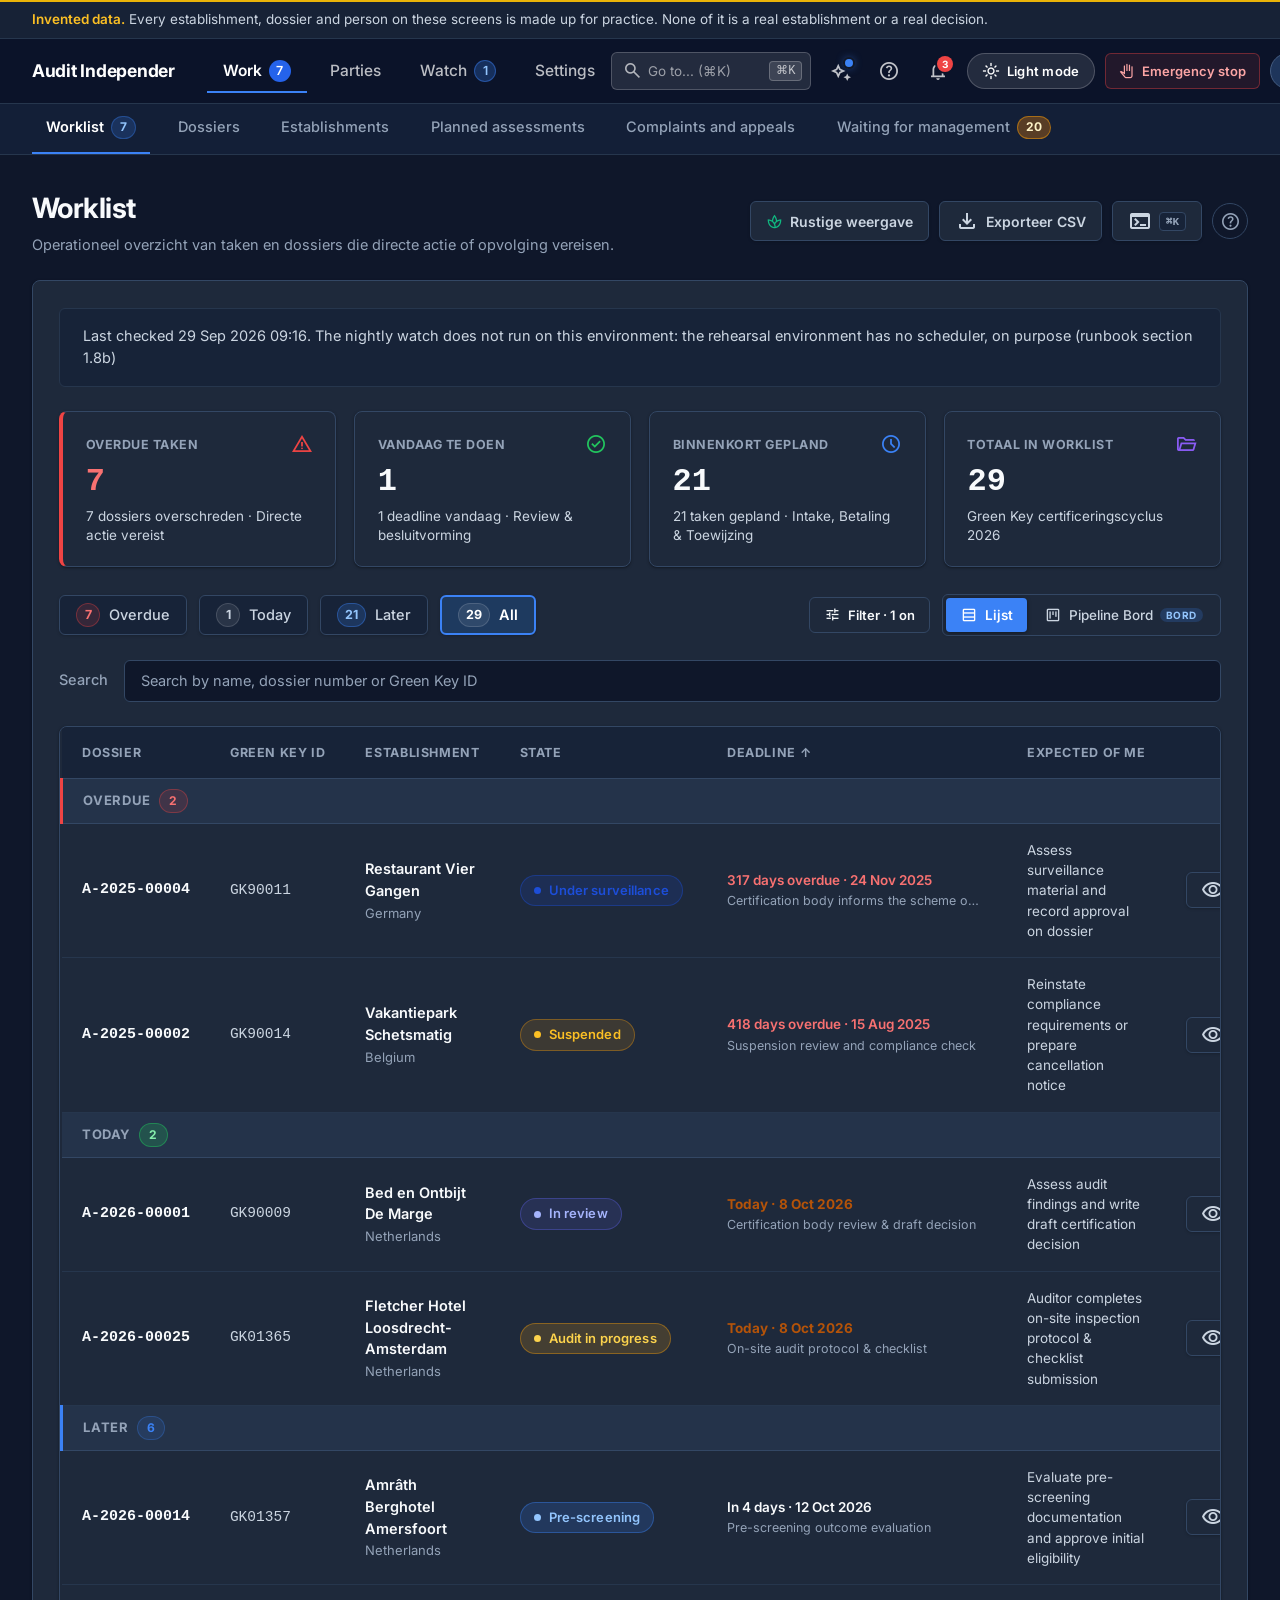
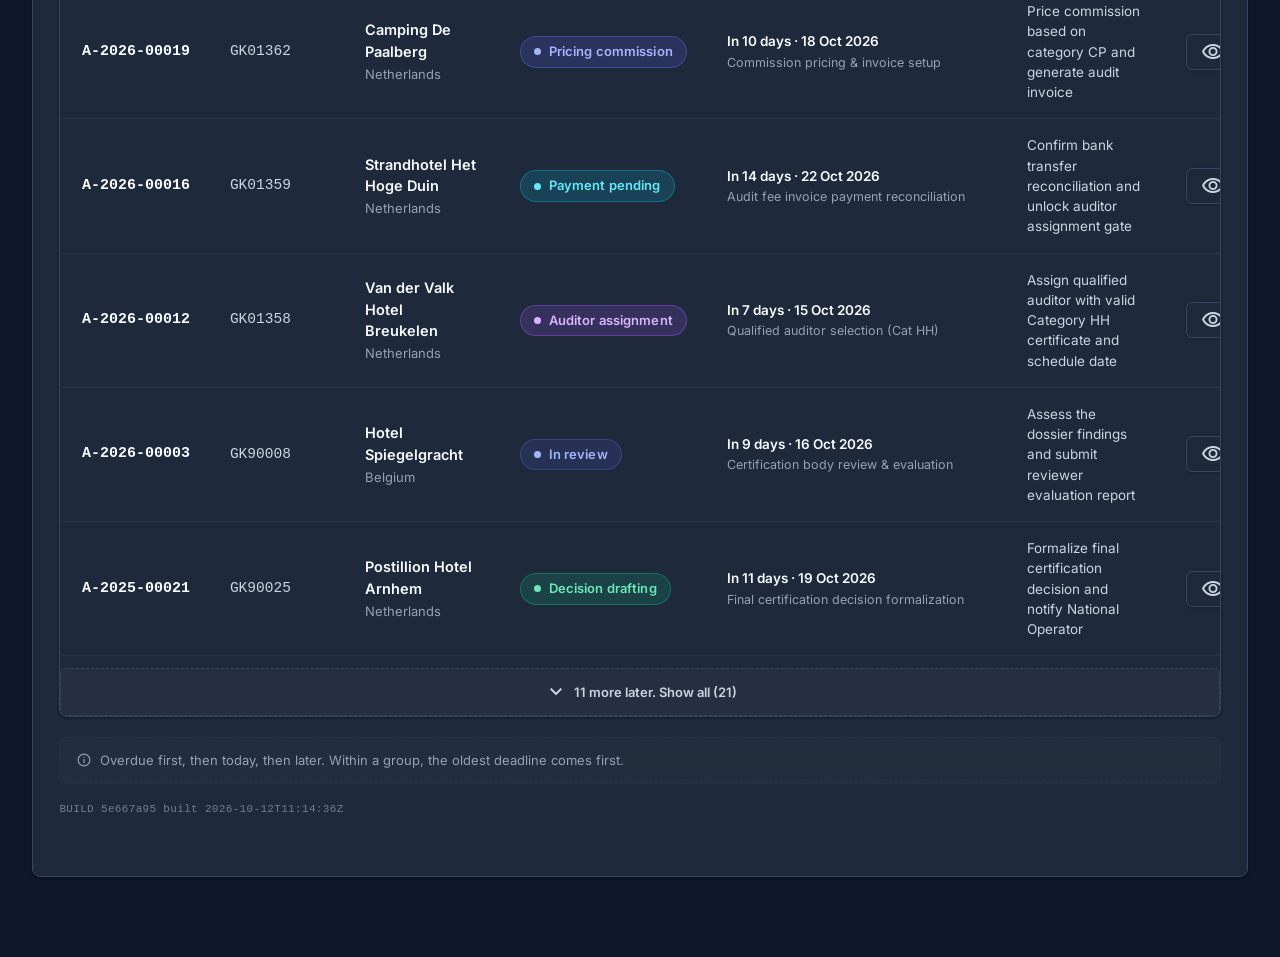
==== commit ac87e0f0: "feat: add auditor registration form modal and public onboarding portal" ====
--- a/index.html
+++ b/index.html
@@ -1467,6 +1467,14 @@
 
       <!-- Right search and toolbar -->
       <div class="auditors-toolbar">
+        <button class="tool-btn" onclick="openAuditorRegistrationModal()" style="background:#2563eb; color:#ffffff; border-color:#1d4ed8; font-weight:600;" title="Nieuwe auditor aanmelden / registratieformulier">
+          <span class="material-symbols-outlined">person_add</span>
+          <span>Aanmelden Auditor</span>
+        </button>
+        <button class="tool-btn" onclick="openAuditorPublicPortal()" title="Bekijk het publieke aanmeldformulier zoals een auditor het ziet">
+          <span class="material-symbols-outlined">open_in_new</span>
+          <span>Publiek formulier</span>
+        </button>
         <div class="auditor-search-box">
           <span class="material-symbols-outlined auditor-search-icon">search</span>
           <input type="text" class="auditor-search-input" id="auditors-search-input" placeholder="Search"
@@ -5453,6 +5461,34 @@
     </div>
   </main>
 
+  <!-- ═══════════════════════ AUDITOR REGISTRATION (PUBLIC PORTAL VIEW) ═══════════════════════ -->
+  <main class="page-wrapper hidden" id="auditor-registration-public-view">
+    <div class="auditor-form-wrapper">
+      <div class="portal-hero-banner">
+        <div style="display:flex; justify-content:space-between; align-items:flex-start; flex-wrap:wrap; gap:16px;">
+          <div>
+            <div class="portal-badge-pill">
+              <span class="material-symbols-outlined" style="font-size:14px;">verified</span>
+              <span>Green Key International Certification Body</span>
+            </div>
+            <h1 style="font-size:26px; font-weight:700; color:var(--text-primary); margin:0 0 8px 0;">Aanmeldformulier Kwalificatie Green Key Auditor</h1>
+            <p style="font-size:14px; color:var(--text-secondary); margin:0; max-width:640px; line-height:1.55;">
+              Meld u aan als gekwalificeerd lead auditor voor Audit Independer. Na indiening toetst de Certificatiecommissie uw dossier aan de 8 wettelijke poortvoorwaarden conform ISO/IEC 17021-1.
+            </p>
+          </div>
+          <button class="tool-btn" onclick="showAuditorsList()" style="background:rgba(255,255,255,0.08); border-color:var(--border-default);">
+            <span class="material-symbols-outlined">arrow_back</span>
+            <span>Terug naar Dashboard</span>
+          </button>
+        </div>
+      </div>
+
+      <form id="auditor-registration-form-page" onsubmit="handleAuditorRegistrationSubmit(event, 'page')">
+        <div id="auditor-form-fields-container-page"></div>
+      </form>
+    </div>
+  </main>
+
   <!-- ═══════════════════════ MODAL OVERLAY ═══════════════════════ -->
   <div class="modal-overlay hidden" id="modal-overlay" onclick="if(event.target===this)closeModal()">
     <div class="modal-dialog" id="modal-content">
@@ -5639,6 +5675,28 @@
         <!-- Injected dynamically by app.js -->
       </div>
     </div>
+  <!-- ═══════════════════════ AUDITOR REGISTRATION MODAL ═══════════════════════ -->
+  <div class="modal-overlay hidden" id="auditor-reg-modal-overlay" onclick="if(event.target===this)closeAuditorRegistrationModal()">
+    <div class="modal-dialog auditor-reg-dialog" id="auditor-reg-dialog">
+      <div class="modal-header">
+        <h3 class="modal-title">
+          <span class="material-symbols-outlined" style="color:#2563eb;">person_add</span>
+          <span>Aanmelden Nieuwe Auditor (Green Key CI)</span>
+        </h3>
+        <div style="display:flex; align-items:center; gap:8px;">
+          <button class="tool-btn" onclick="closeAuditorRegistrationModal(); openAuditorPublicPortal();" title="Bekijk als losstaande pagina">
+            <span class="material-symbols-outlined" style="font-size:16px;">open_in_new</span>
+            <span style="font-size:12px;">Bekijk publieke pagina</span>
+          </button>
+          <button class="modal-close-btn" onclick="closeAuditorRegistrationModal()">✕</button>
+        </div>
+      </div>
+      <div class="modal-body" style="padding:22px 24px; max-height:80vh; overflow-y:auto;">
+        <form id="auditor-registration-form-modal" onsubmit="handleAuditorRegistrationSubmit(event, 'modal')">
+          <div id="auditor-form-fields-container-modal"></div>
+        </form>
+      </div>
+    </div>
   </div>
 
   <!-- ═══════════════════════ QUICK PEEK SLIDE-OVER DRAWER ═══════════════════════ -->
--- a/styles.css
+++ b/styles.css
@@ -11138,3 +11138,269 @@
   color: var(--text-muted);
   line-height: 1.5;
 }
+
+/* ═══════════════════════════════════════════════════════════════════════
+   AUDITOR REGISTRATION FORM & PORTAL
+   ═══════════════════════════════════════════════════════════════════════ */
+.auditor-reg-dialog {
+  max-width: 880px;
+  width: 95%;
+}
+
+.auditor-form-wrapper {
+  max-width: 960px;
+  margin: 0 auto;
+}
+
+.portal-hero-banner {
+  background: linear-gradient(135deg, rgba(30, 41, 59, 0.95), rgba(15, 23, 42, 0.95));
+  border: 1px solid var(--border-default);
+  border-radius: var(--radius-lg);
+  padding: 30px;
+  margin-bottom: 24px;
+  position: relative;
+  overflow: hidden;
+}
+
+.portal-hero-banner::after {
+  content: "";
+  position: absolute;
+  top: -50px;
+  right: -50px;
+  width: 200px;
+  height: 200px;
+  background: radial-gradient(circle, rgba(59, 130, 246, 0.25) 0%, transparent 70%);
+  pointer-events: none;
+}
+
+.portal-badge-pill {
+  display: inline-flex;
+  align-items: center;
+  gap: 6px;
+  padding: 4px 12px;
+  background: rgba(16, 185, 129, 0.12);
+  border: 1px solid rgba(16, 185, 129, 0.35);
+  border-radius: 999px;
+  color: #34d399;
+  font-size: 12px;
+  font-weight: 600;
+  margin-bottom: 12px;
+}
+
+.form-section-card {
+  background: var(--bg-card);
+  border: 1px solid var(--border-default);
+  border-radius: var(--radius-md);
+  padding: 22px 24px;
+  margin-bottom: 20px;
+}
+
+.form-section-header {
+  display: flex;
+  align-items: center;
+  gap: 10px;
+  margin-bottom: 16px;
+  padding-bottom: 10px;
+  border-bottom: 1px solid var(--border-subtle);
+}
+
+.form-section-num {
+  width: 28px;
+  height: 28px;
+  border-radius: 50%;
+  background: #2563eb;
+  color: #ffffff;
+  display: flex;
+  align-items: center;
+  justify-content: center;
+  font-weight: 700;
+  font-size: 13px;
+  flex-shrink: 0;
+}
+
+.form-section-title {
+  margin: 0;
+  font-size: 16px;
+  font-weight: 700;
+  color: var(--text-primary);
+}
+
+.form-section-subtitle {
+  margin: 0;
+  font-size: 12.5px;
+  color: var(--text-muted);
+}
+
+.form-grid-2 {
+  display: grid;
+  grid-template-columns: repeat(auto-fit, minmax(260px, 1fr));
+  gap: 16px;
+  margin-bottom: 14px;
+}
+
+.form-grid-3 {
+  display: grid;
+  grid-template-columns: repeat(auto-fit, minmax(180px, 1fr));
+  gap: 16px;
+  margin-bottom: 14px;
+}
+
+.form-field-group {
+  display: flex;
+  flex-direction: column;
+  gap: 6px;
+}
+
+.form-field-group label {
+  font-size: 12.5px;
+  font-weight: 600;
+  color: var(--text-secondary);
+}
+
+.form-field-group label span.req {
+  color: #ef4444;
+}
+
+.form-input-control {
+  background: var(--bg-surface, #0f172a);
+  border: 1px solid var(--border-default);
+  border-radius: var(--radius-sm);
+  padding: 9px 12px;
+  color: var(--text-primary);
+  font-size: 13.5px;
+  transition: all 130ms ease;
+  width: 100%;
+  box-sizing: border-box;
+}
+
+.form-input-control:focus {
+  outline: none;
+  border-color: #3b82f6;
+  box-shadow: 0 0 0 3px rgba(59, 130, 246, 0.2);
+}
+
+/* Category Checkbox Cards Grid */
+.cat-checkbox-grid {
+  display: grid;
+  grid-template-columns: repeat(auto-fit, minmax(190px, 1fr));
+  gap: 12px;
+}
+
+.cat-checkbox-card {
+  display: flex;
+  align-items: flex-start;
+  gap: 10px;
+  padding: 12px 14px;
+  background: var(--bg-surface, #1e293b);
+  border: 1px solid var(--border-default);
+  border-radius: var(--radius-sm);
+  cursor: pointer;
+  transition: all 130ms ease;
+  user-select: none;
+}
+
+.cat-checkbox-card:hover {
+  border-color: #60a5fa;
+  background: rgba(59, 130, 246, 0.05);
+}
+
+.cat-checkbox-card input[type="checkbox"] {
+  accent-color: #3b82f6;
+  width: 16px;
+  height: 16px;
+  margin-top: 2px;
+  cursor: pointer;
+}
+
+.cat-checkbox-info {
+  display: flex;
+  flex-direction: column;
+}
+
+.cat-code-badge {
+  font-family: monospace;
+  font-weight: 700;
+  color: #60a5fa;
+  font-size: 13px;
+}
+
+.cat-name {
+  font-size: 12.5px;
+  color: var(--text-primary);
+  font-weight: 500;
+}
+
+/* Upload Dropzone */
+.upload-dropzone {
+  border: 2px dashed var(--border-default);
+  border-radius: var(--radius-sm);
+  padding: 16px 20px;
+  text-align: center;
+  background: rgba(255, 255, 255, 0.02);
+  cursor: pointer;
+  transition: all 140ms ease;
+}
+
+.upload-dropzone:hover {
+  border-color: #3b82f6;
+  background: rgba(59, 130, 246, 0.04);
+}
+
+.upload-dropzone-icon {
+  font-size: 28px;
+  color: #60a5fa;
+  margin-bottom: 4px;
+}
+
+.upload-dropzone-text {
+  font-size: 13px;
+  font-weight: 600;
+  color: var(--text-primary);
+}
+
+.upload-dropzone-hint {
+  font-size: 11.5px;
+  color: var(--text-muted);
+}
+
+/* 8 Gate Conditions Box */
+.poortvoorwaarden-box {
+  background: rgba(16, 185, 129, 0.05);
+  border: 1px solid rgba(16, 185, 129, 0.25);
+  border-radius: var(--radius-sm);
+  padding: 14px 18px;
+  margin-bottom: 16px;
+}
+
+.poortvoorwaarden-title {
+  display: flex;
+  align-items: center;
+  gap: 7px;
+  font-size: 13.5px;
+  font-weight: 700;
+  color: #34d399;
+  margin-bottom: 8px;
+}
+
+.poort-checklist-item {
+  display: flex;
+  align-items: flex-start;
+  gap: 10px;
+  padding: 8px 0;
+  border-bottom: 1px solid rgba(255, 255, 255, 0.05);
+  font-size: 13px;
+  color: var(--text-secondary);
+}
+
+.poort-checklist-item:last-child {
+  border-bottom: none;
+}
+
+.poort-checklist-item input[type="checkbox"] {
+  accent-color: #10b981;
+  width: 16px;
+  height: 16px;
+  margin-top: 2px;
+  cursor: pointer;
+}
+
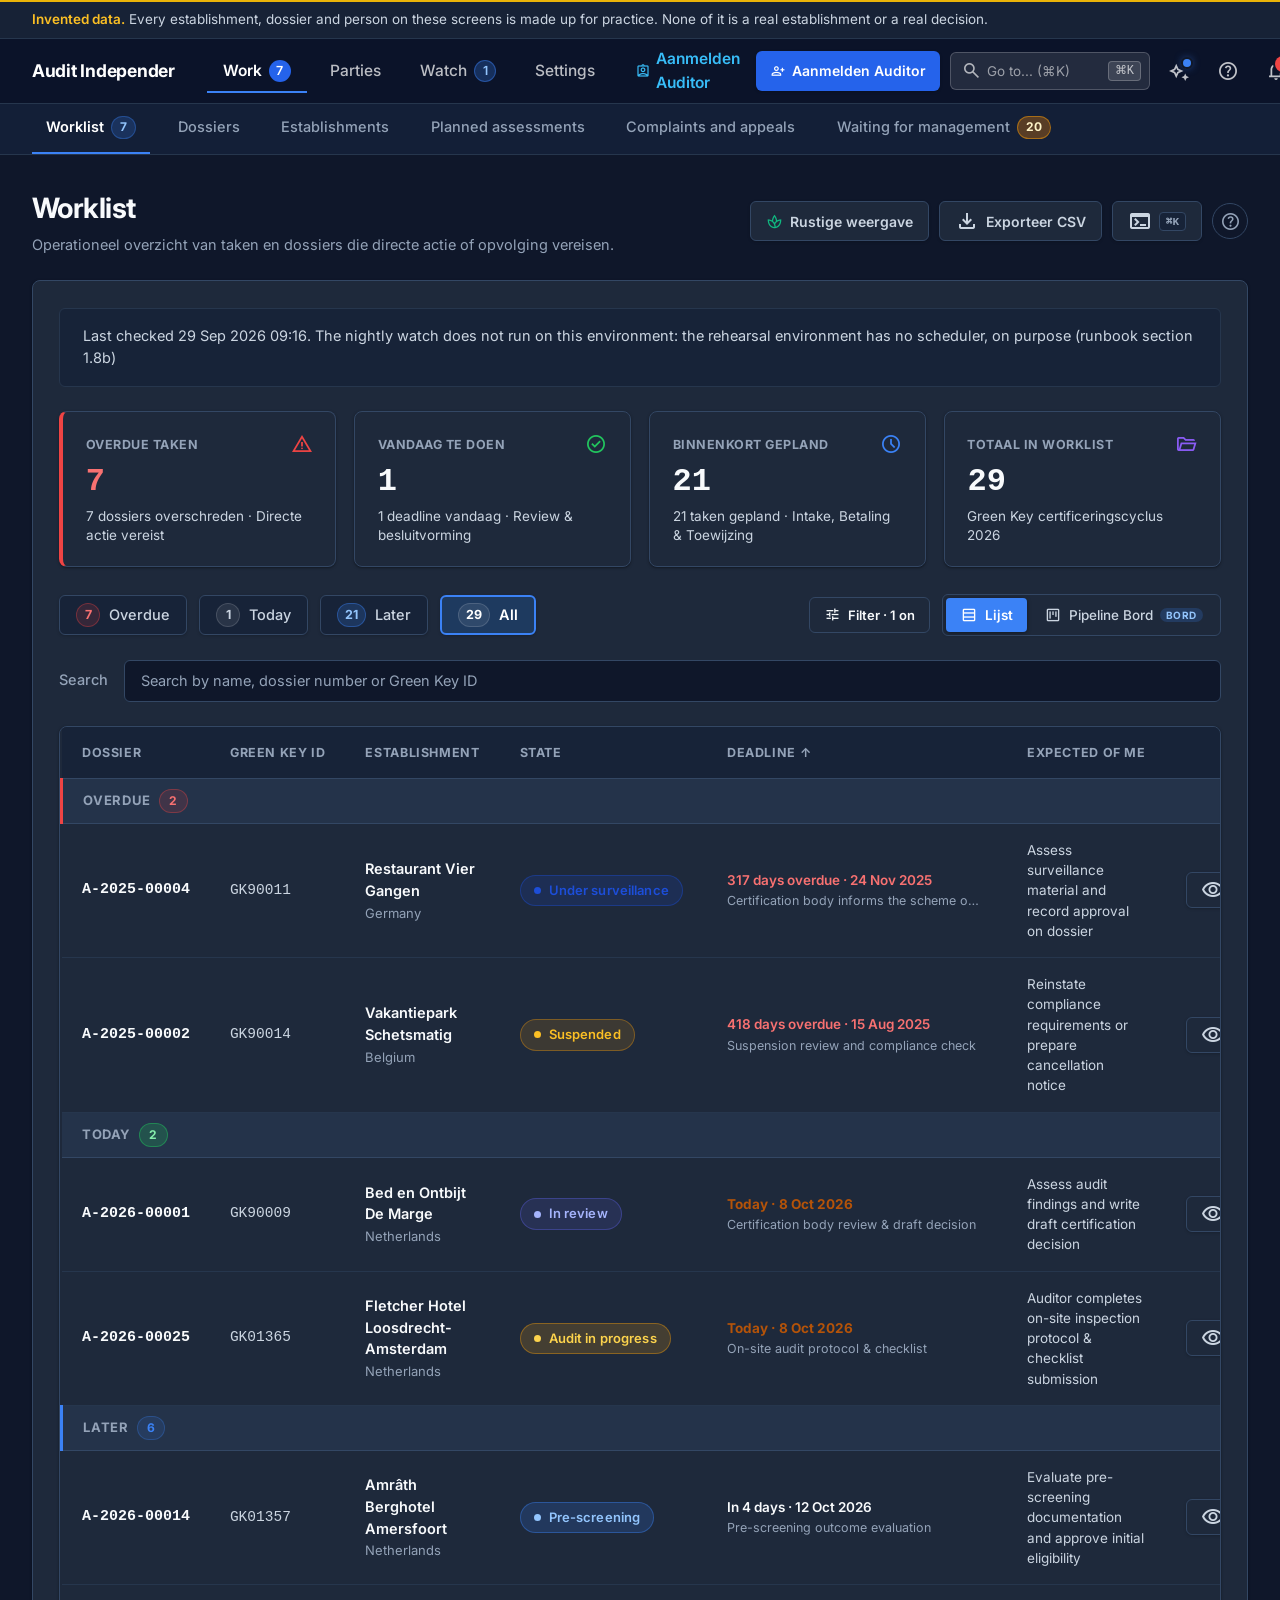
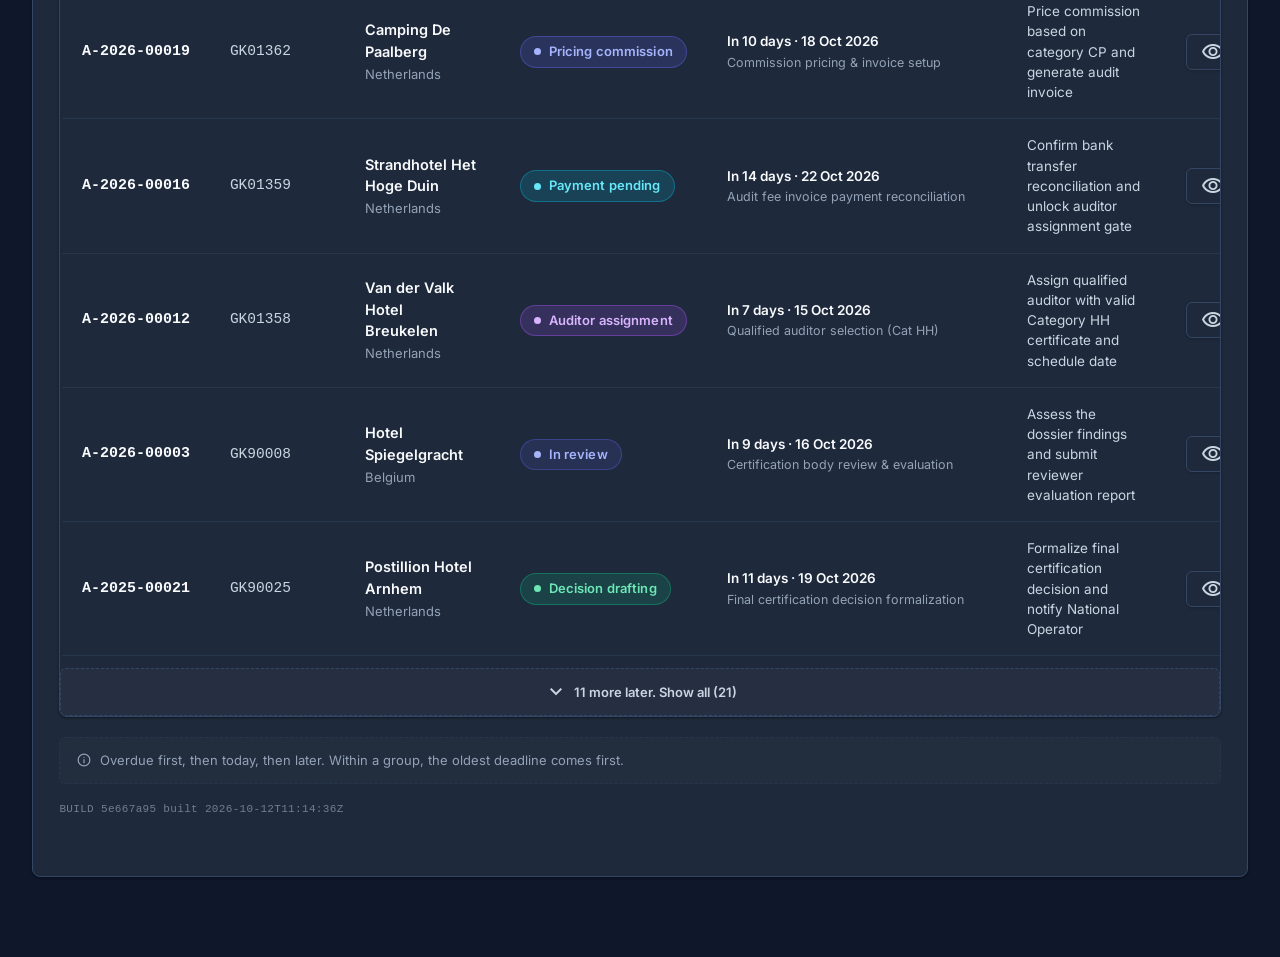
==== commit 3977d2a1: "feat: inline auditor form in index.html, add topbar nav button and direct #aanmelden hash route" ====
--- a/index.html
+++ b/index.html
@@ -40,10 +40,18 @@
           </a>
           <a href="#" class="nav-link" id="nav-settings"
             onclick="showSettingsNav(); event.preventDefault();">Settings</a>
+          <a href="#" class="nav-link" id="nav-auditor-form" onclick="openAuditorPublicPortal(); event.preventDefault();" style="display:flex; align-items:center; gap:5px; color:#38bdf8; font-weight:600;" title="Aanmeldformulier Kwalificatie Green Key Auditor">
+            <span class="material-symbols-outlined" style="font-size:16px;">assignment_ind</span>
+            <span>Aanmelden Auditor</span>
+          </a>
         </nav>
       </div>
 
       <div class="topbar-right">
+        <button class="tool-btn" onclick="openAuditorRegistrationModal()" style="background:#2563eb; color:#ffffff; font-weight:600; padding:6px 14px; border-radius:6px; border:none; display:inline-flex; align-items:center; gap:6px; cursor:pointer;" title="Nieuwe auditor aanmelden (pop-up formulier)">
+          <span class="material-symbols-outlined" style="font-size:16px;">person_add</span>
+          <span>Aanmelden Auditor</span>
+        </button>
         <div class="search-box" onclick="openCommandPalette()" title="Go to... (⌘K)">
           <span class="material-symbols-outlined search-icon">search</span>
           <input type="text" placeholder="Go to... (⌘K)" class="search-input" id="search-input"
@@ -191,6 +199,10 @@
     <div class="sub-nav-inner hidden" id="subnav-parties">
       <a href="#" class="sub-nav-link active" id="sub-auditors" onclick="showAuditorsList(); event.preventDefault();">
         <span>Auditors</span>
+      </a>
+      <a href="#" class="sub-nav-link" id="sub-auditor-form-tab" onclick="openAuditorPublicPortal(); event.preventDefault();" style="color:#38bdf8;">
+        <span class="material-symbols-outlined" style="font-size:15px; vertical-align:middle; margin-right:4px;">assignment_ind</span>
+        <span>Aanmeldformulier Auditor</span>
       </a>
       <a href="#" class="sub-nav-link" id="sub-national-operators" onclick="showNationalOperators(); event.preventDefault();">
         <span>National Operators</span>
@@ -5484,7 +5496,251 @@
       </div>
 
       <form id="auditor-registration-form-page" onsubmit="handleAuditorRegistrationSubmit(event, 'page')">
-        <div id="auditor-form-fields-container-page"></div>
+        <div id="auditor-form-fields-container-page">
+          <!-- Deel 1: Persoons- & Bedrijfsgegevens -->
+          <div class="form-section-card">
+            <div class="form-section-header">
+              <div class="form-section-num">1</div>
+              <div>
+                <h4 class="form-section-title">Persoons- en Bedrijfsgegevens</h4>
+                <p class="form-section-subtitle">Lead Auditor identificatie & officiële facturatiegegevens</p>
+              </div>
+            </div>
+            <div class="form-grid-2">
+              <div class="form-field-group">
+                <label>Voor- en achternaam <span class="req">*</span></label>
+                <input type="text" class="form-input-control" id="page-name" placeholder="bijv. Marleen van den Berg" required />
+              </div>
+              <div class="form-field-group">
+                <label>E-mailadres <span class="req">*</span></label>
+                <input type="email" class="form-input-control" id="page-email" placeholder="m.vandenberg@auditservices.nl" required />
+              </div>
+            </div>
+            <div class="form-grid-2">
+              <div class="form-field-group">
+                <label>Telefoonnummer <span class="req">*</span></label>
+                <input type="tel" class="form-input-control" id="page-phone" placeholder="+31 6 12345678" required />
+              </div>
+              <div class="form-field-group">
+                <label>Bedrijfsnaam / ZZP <span class="req">*</span></label>
+                <input type="text" class="form-input-control" id="page-company" placeholder="Van den Berg Eco Auditing B.V." required />
+              </div>
+            </div>
+            <div class="form-grid-3">
+              <div class="form-field-group">
+                <label>KvK-nummer <span class="req">*</span></label>
+                <input type="text" class="form-input-control mono" id="page-kvk" placeholder="12345678" required />
+              </div>
+              <div class="form-field-group">
+                <label>BTW-nummer <span class="req">*</span></label>
+                <input type="text" class="form-input-control mono" id="page-vat" placeholder="NL882910293B01" required />
+              </div>
+              <div class="form-field-group">
+                <label>IBAN (Uitbetalingen) <span class="req">*</span></label>
+                <input type="text" class="form-input-control mono" id="page-iban" placeholder="NL91 ABNA 0412 3456 78" required />
+              </div>
+            </div>
+          </div>
+
+          <!-- Deel 2: Werkgebied, Standplaats & Talen -->
+          <div class="form-section-card">
+            <div class="form-section-header">
+              <div class="form-section-num">2</div>
+              <div>
+                <h4 class="form-section-title">Werkgebied, Standplaats & Talen</h4>
+                <p class="form-section-subtitle">Bepaalt automatische toewijzing en reiskostenberekening</p>
+              </div>
+            </div>
+            <div class="form-grid-3">
+              <div class="form-field-group">
+                <label>Land van vestiging <span class="req">*</span></label>
+                <select class="form-input-control" id="page-country" required>
+                  <option value="Netherlands">Nederland</option>
+                  <option value="Belgium">België</option>
+                  <option value="Germany">Duitsland</option>
+                  <option value="Other">Overig / Internationaal</option>
+                </select>
+              </div>
+              <div class="form-field-group">
+                <label>Standplaats & Postcode <span class="req">*</span></label>
+                <input type="text" class="form-input-control" id="page-city" placeholder="3512 JE Utrecht" required />
+              </div>
+              <div class="form-field-group">
+                <label>Maximale reisstraal <span class="req">*</span></label>
+                <select class="form-input-control" id="page-radius" required>
+                  <option value="50">Tot 50 km</option>
+                  <option value="75" selected>Tot 75 km (Standaard)</option>
+                  <option value="150">Tot 150 km</option>
+                  <option value="national">Landelijk inzetbaar</option>
+                </select>
+              </div>
+            </div>
+            <div class="form-field-group">
+              <label>Mondelinge audittalen on-site <span class="req">*</span> <small style="font-weight:normal; color:var(--text-muted);">(Rapportage en review in het systeem gebeurt altijd in het Engels)</small></label>
+              <div style="display:flex; gap:16px; flex-wrap:wrap; padding:8px 0;">
+                <label style="display:inline-flex; align-items:center; gap:6px; font-size:13px; color:var(--text-primary); cursor:pointer;">
+                  <input type="checkbox" name="page-lang" value="NL" checked style="accent-color:#3b82f6;" /> Nederlands
+                </label>
+                <label style="display:inline-flex; align-items:center; gap:6px; font-size:13px; color:var(--text-primary); cursor:pointer;">
+                  <input type="checkbox" name="page-lang" value="EN" checked style="accent-color:#3b82f6;" /> Engels
+                </label>
+                <label style="display:inline-flex; align-items:center; gap:6px; font-size:13px; color:var(--text-primary); cursor:pointer;">
+                  <input type="checkbox" name="page-lang" value="FR" style="accent-color:#3b82f6;" /> Frans
+                </label>
+                <label style="display:inline-flex; align-items:center; gap:6px; font-size:13px; color:var(--text-primary); cursor:pointer;">
+                  <input type="checkbox" name="page-lang" value="DE" style="accent-color:#3b82f6;" /> Duits
+                </label>
+              </div>
+            </div>
+          </div>
+
+          <!-- Deel 3: Green Key Categorie-bevoegdheden -->
+          <div class="form-section-card">
+            <div class="form-section-header">
+              <div class="form-section-num">3</div>
+              <div>
+                <h4 class="form-section-title">Bevoegdheid Bedrijfscategorieën</h4>
+                <p class="form-section-subtitle">Vink de Green Key categorieën aan waarvoor u bevoegd bent of audits heeft geleid</p>
+              </div>
+            </div>
+            <div class="cat-checkbox-grid">
+              <label class="cat-checkbox-card">
+                <input type="checkbox" name="page-cat" value="HH" checked />
+                <div class="cat-checkbox-info">
+                  <span class="cat-code-badge">HH</span>
+                  <span class="cat-name">Hotels, Hostels & B&B</span>
+                </div>
+              </label>
+              <label class="cat-checkbox-card">
+                <input type="checkbox" name="page-cat" value="REC" checked />
+                <div class="cat-checkbox-info">
+                  <span class="cat-code-badge">REC</span>
+                  <span class="cat-name">Campings & Vakantieparken</span>
+                </div>
+              </label>
+              <label class="cat-checkbox-card">
+                <input type="checkbox" name="page-cat" value="RES" />
+                <div class="cat-checkbox-info">
+                  <span class="cat-code-badge">RES</span>
+                  <span class="cat-name">Restaurants & Catering</span>
+                </div>
+              </label>
+              <label class="cat-checkbox-card">
+                <input type="checkbox" name="page-cat" value="CON" />
+                <div class="cat-checkbox-info">
+                  <span class="cat-code-badge">CON</span>
+                  <span class="cat-name">Conferentiecentra & MICE</span>
+                </div>
+              </label>
+              <label class="cat-checkbox-card">
+                <input type="checkbox" name="page-cat" value="ATT" />
+                <div class="cat-checkbox-info">
+                  <span class="cat-code-badge">ATT</span>
+                  <span class="cat-name">Dagattracties & Musea</span>
+                </div>
+              </label>
+            </div>
+          </div>
+
+          <!-- Deel 4: Kwalificaties & Certificeringen -->
+          <div class="form-section-card">
+            <div class="form-section-header">
+              <div class="form-section-num">4</div>
+              <div>
+                <h4 class="form-section-title">Kwalificaties & Documenten</h4>
+                <p class="form-section-subtitle">Verplichte bewijsstukken voor accreditatiedossier (ISO/IEC 17021-1)</p>
+              </div>
+            </div>
+            <div class="form-grid-2">
+              <div class="form-field-group">
+                <label>Green Key Certificaat Bekwaamheid Nr. <span class="req">*</span></label>
+                <input type="text" class="form-input-control mono" id="page-certno" placeholder="bijv. GK-COMP-88410" required />
+              </div>
+              <div class="form-field-group">
+                <label>Geldig tot datum <span class="req">*</span></label>
+                <input type="date" class="form-input-control" id="page-certexpiry" value="2027-12-31" required />
+              </div>
+            </div>
+            <div class="form-grid-2" style="margin-top:10px;">
+              <div class="upload-dropzone" onclick="showToast('Document upload', 'CV document geüpload en gekoppeld aan dossier.', 'success')">
+                <div class="material-symbols-outlined upload-dropzone-icon">description</div>
+                <div class="upload-dropzone-text">Curriculum Vitae (CV)</div>
+                <div class="upload-dropzone-hint">PDF of DOCX met relevante auditervaring</div>
+              </div>
+              <div class="upload-dropzone" onclick="showToast('Document upload', 'Polis beroepsaansprakelijkheid gekoppeld.', 'success')">
+                <div class="material-symbols-outlined upload-dropzone-icon">verified_user</div>
+                <div class="upload-dropzone-text">Beroepsaansprakelijkheidsverzekering</div>
+                <div class="upload-dropzone-hint">Kopie actuele polisdekking</div>
+              </div>
+            </div>
+          </div>
+
+          <!-- Deel 5: Wettelijke Poortvoorwaarden & Verklaringen -->
+          <div class="form-section-card">
+            <div class="form-section-header">
+              <div class="form-section-num">5</div>
+              <div>
+                <h4 class="form-section-title">Integriteit, Onpartijdigheid & Overeenkomst</h4>
+                <p class="form-section-subtitle">Wettelijke poortvoorwaarden voor onafhankelijke certificatie</p>
+              </div>
+            </div>
+            
+            <div class="poortvoorwaarden-box">
+              <div class="poortvoorwaarden-title">
+                <span class="material-symbols-outlined" style="font-size:18px;">gavel</span>
+                <span>Wettelijke Accreditatieverklaringen (ISO/IEC 17021-1)</span>
+              </div>
+              
+              <label class="poort-checklist-item">
+                <input type="checkbox" id="page-cond-independence" required />
+                <div>
+                  <strong>Onafhankelijkheidsverklaring (24 maanden cooldown):</strong>
+                  Ik verklaar dat ik in de afgelopen 24 maanden geen consultancy-, advies- of managementsystemen heb geïmplementeerd voor vestigingen waarvoor ik audits zal uitvoeren.
+                </div>
+              </label>
+
+              <label class="poort-checklist-item">
+                <input type="checkbox" id="page-cond-nda" required />
+                <div>
+                  <strong>Geheimhoudingsovereenkomst (NDA) & Gedragscode:</strong>
+                  Ik ga akkoord met de geheimhoudingsplicht, de Gedragscode en de regels beschreven in het Audit Independer Auditor Handbook.
+                </div>
+              </label>
+
+              <label class="poort-checklist-item">
+                <input type="checkbox" id="page-cond-tariffs" required />
+                <div>
+                  <strong>Standaard Tarieven & Declaratie-akkoord:</strong>
+                  Ik conformeer mij aan de vastgelegde vergoedingen per categorie (€ 300 / audit) en de geldende kilometervergoeding volgens de tarievenlijst.
+                </div>
+              </label>
+
+              <label class="poort-checklist-item">
+                <input type="checkbox" id="page-cond-accuracy" required />
+                <div>
+                  <strong>Waarheidsgetrouwe opgave:</strong>
+                  Ik bevestig dat bovenstaande gegevens en certificaten naar waarheid zijn ingevuld en actueel zijn.
+                </div>
+              </label>
+            </div>
+
+            <div class="form-field-group">
+              <label>Eventuele uitgesloten ketens of relaties (Chains barred / Belangen):</label>
+              <input type="text" class="form-input-control" id="page-barred" placeholder="bijv. Geen, of: Van der Valk Hotel Utrecht (familieband)" />
+            </div>
+          </div>
+
+          <!-- Actiebalk onderaan formulier -->
+          <div style="display:flex; justify-content:space-between; align-items:center; padding:12px 0; margin-top:10px;">
+            <button type="button" class="tool-btn" onclick="showAuditorsList()">
+              Annuleren
+            </button>
+            <button type="submit" class="tool-btn" style="background:#2563eb; color:#ffffff; border-color:#1d4ed8; font-weight:700; padding:10px 24px; font-size:14px; cursor:pointer;">
+              <span class="material-symbols-outlined" style="font-size:18px;">send</span>
+              <span>Aanmelding Indienen & Dossier Registreren</span>
+            </button>
+          </div>
+        </div>
       </form>
     </div>
   </main>
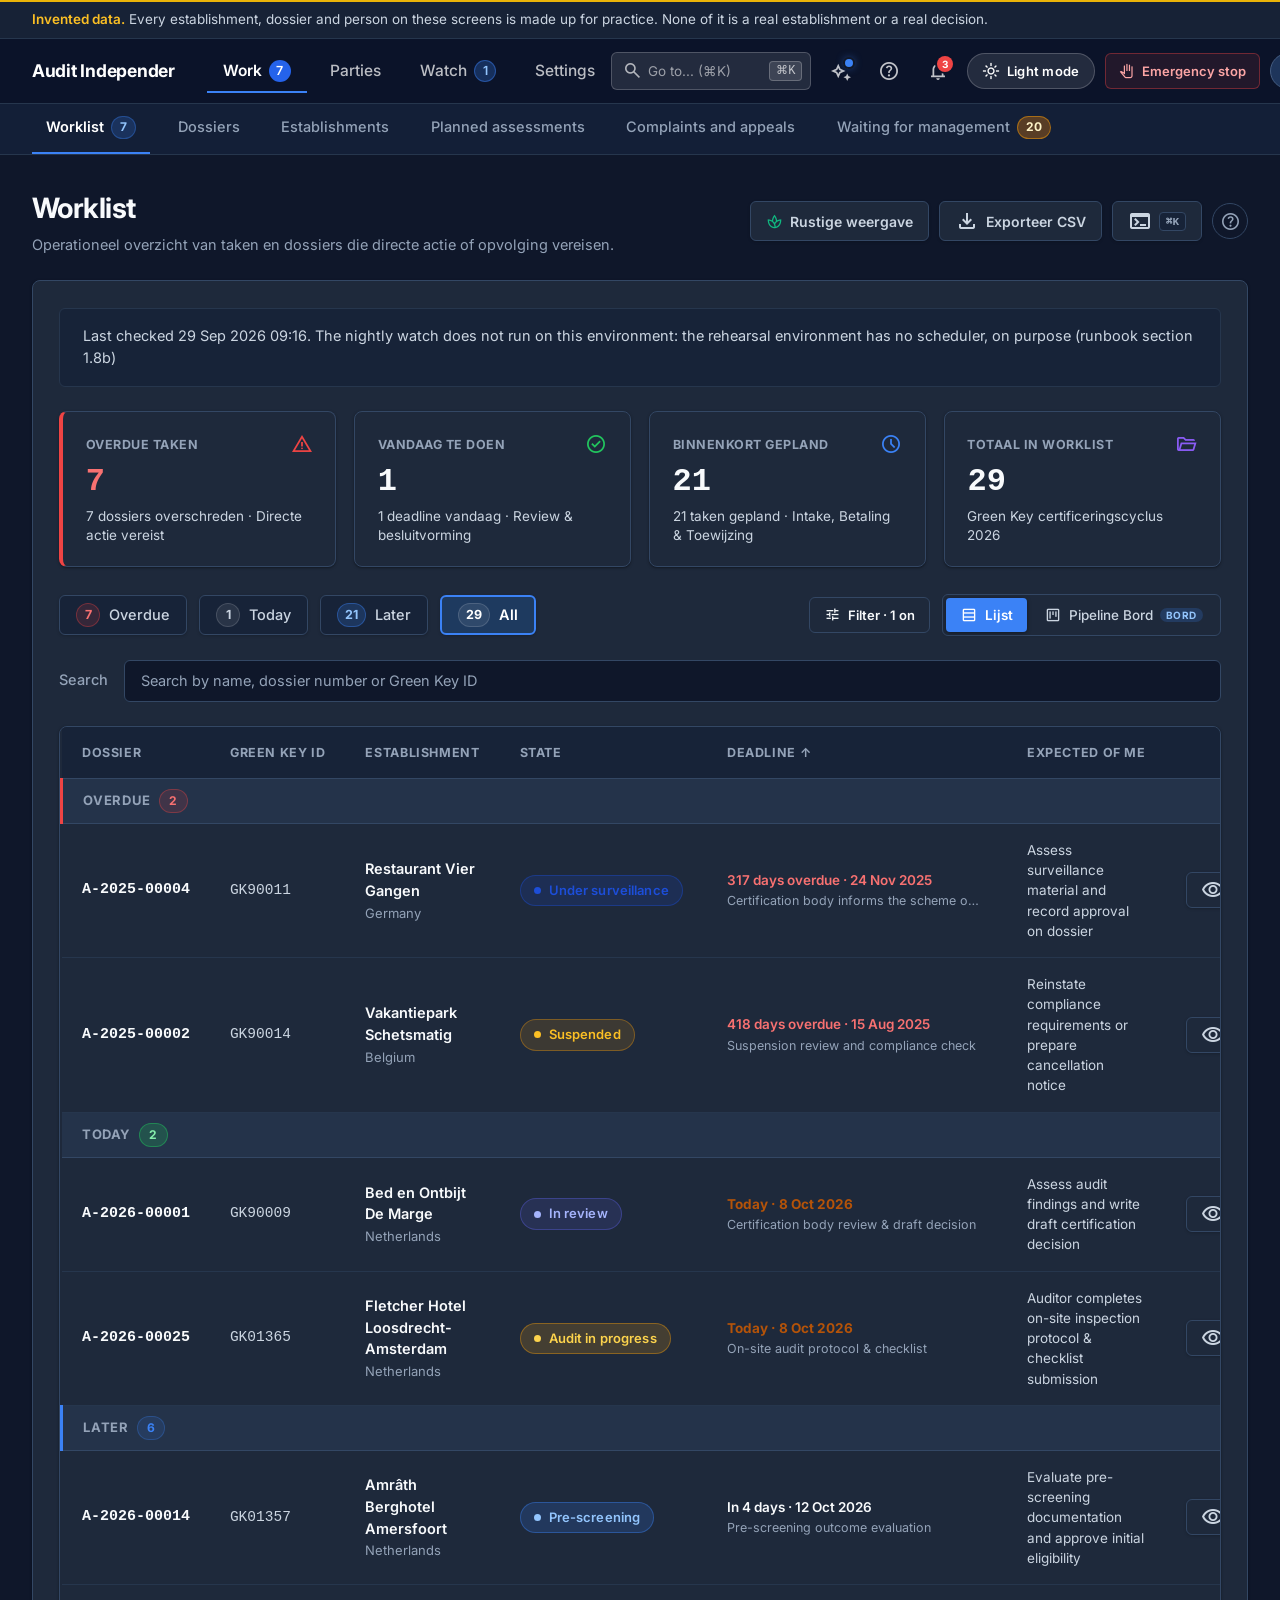
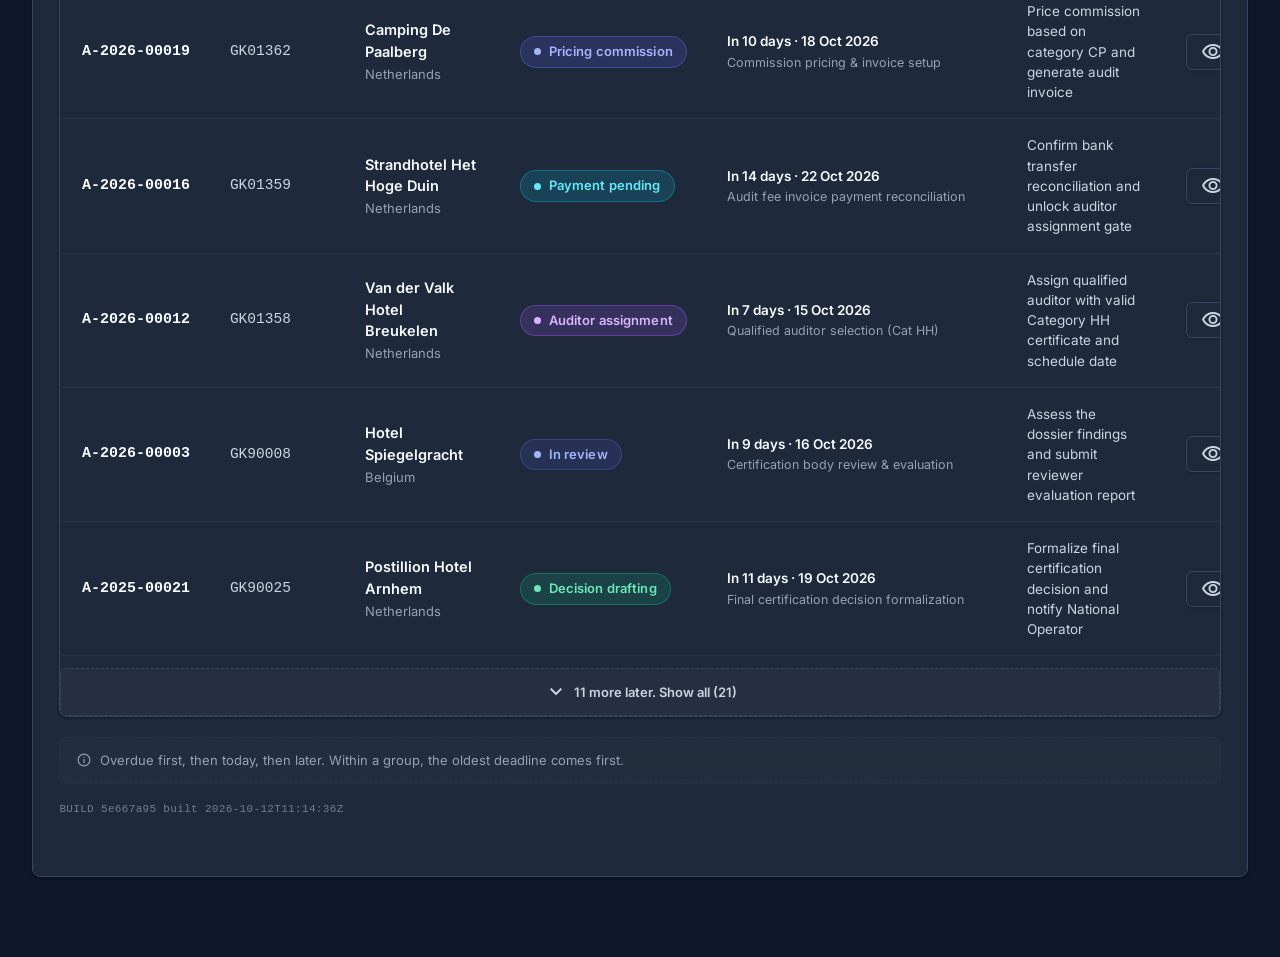
==== commit f31505f2: "fix: revert navbar to clean original state, keep auditor buttons neatly in auditors view toolbar" ====
--- a/index.html
+++ b/index.html
@@ -40,18 +40,10 @@
           </a>
           <a href="#" class="nav-link" id="nav-settings"
             onclick="showSettingsNav(); event.preventDefault();">Settings</a>
-          <a href="#" class="nav-link" id="nav-auditor-form" onclick="openAuditorPublicPortal(); event.preventDefault();" style="display:flex; align-items:center; gap:5px; color:#38bdf8; font-weight:600;" title="Aanmeldformulier Kwalificatie Green Key Auditor">
-            <span class="material-symbols-outlined" style="font-size:16px;">assignment_ind</span>
-            <span>Aanmelden Auditor</span>
-          </a>
         </nav>
       </div>
 
       <div class="topbar-right">
-        <button class="tool-btn" onclick="openAuditorRegistrationModal()" style="background:#2563eb; color:#ffffff; font-weight:600; padding:6px 14px; border-radius:6px; border:none; display:inline-flex; align-items:center; gap:6px; cursor:pointer;" title="Nieuwe auditor aanmelden (pop-up formulier)">
-          <span class="material-symbols-outlined" style="font-size:16px;">person_add</span>
-          <span>Aanmelden Auditor</span>
-        </button>
         <div class="search-box" onclick="openCommandPalette()" title="Go to... (⌘K)">
           <span class="material-symbols-outlined search-icon">search</span>
           <input type="text" placeholder="Go to... (⌘K)" class="search-input" id="search-input"
@@ -199,10 +191,6 @@
     <div class="sub-nav-inner hidden" id="subnav-parties">
       <a href="#" class="sub-nav-link active" id="sub-auditors" onclick="showAuditorsList(); event.preventDefault();">
         <span>Auditors</span>
-      </a>
-      <a href="#" class="sub-nav-link" id="sub-auditor-form-tab" onclick="openAuditorPublicPortal(); event.preventDefault();" style="color:#38bdf8;">
-        <span class="material-symbols-outlined" style="font-size:15px; vertical-align:middle; margin-right:4px;">assignment_ind</span>
-        <span>Aanmeldformulier Auditor</span>
       </a>
       <a href="#" class="sub-nav-link" id="sub-national-operators" onclick="showNationalOperators(); event.preventDefault();">
         <span>National Operators</span>
